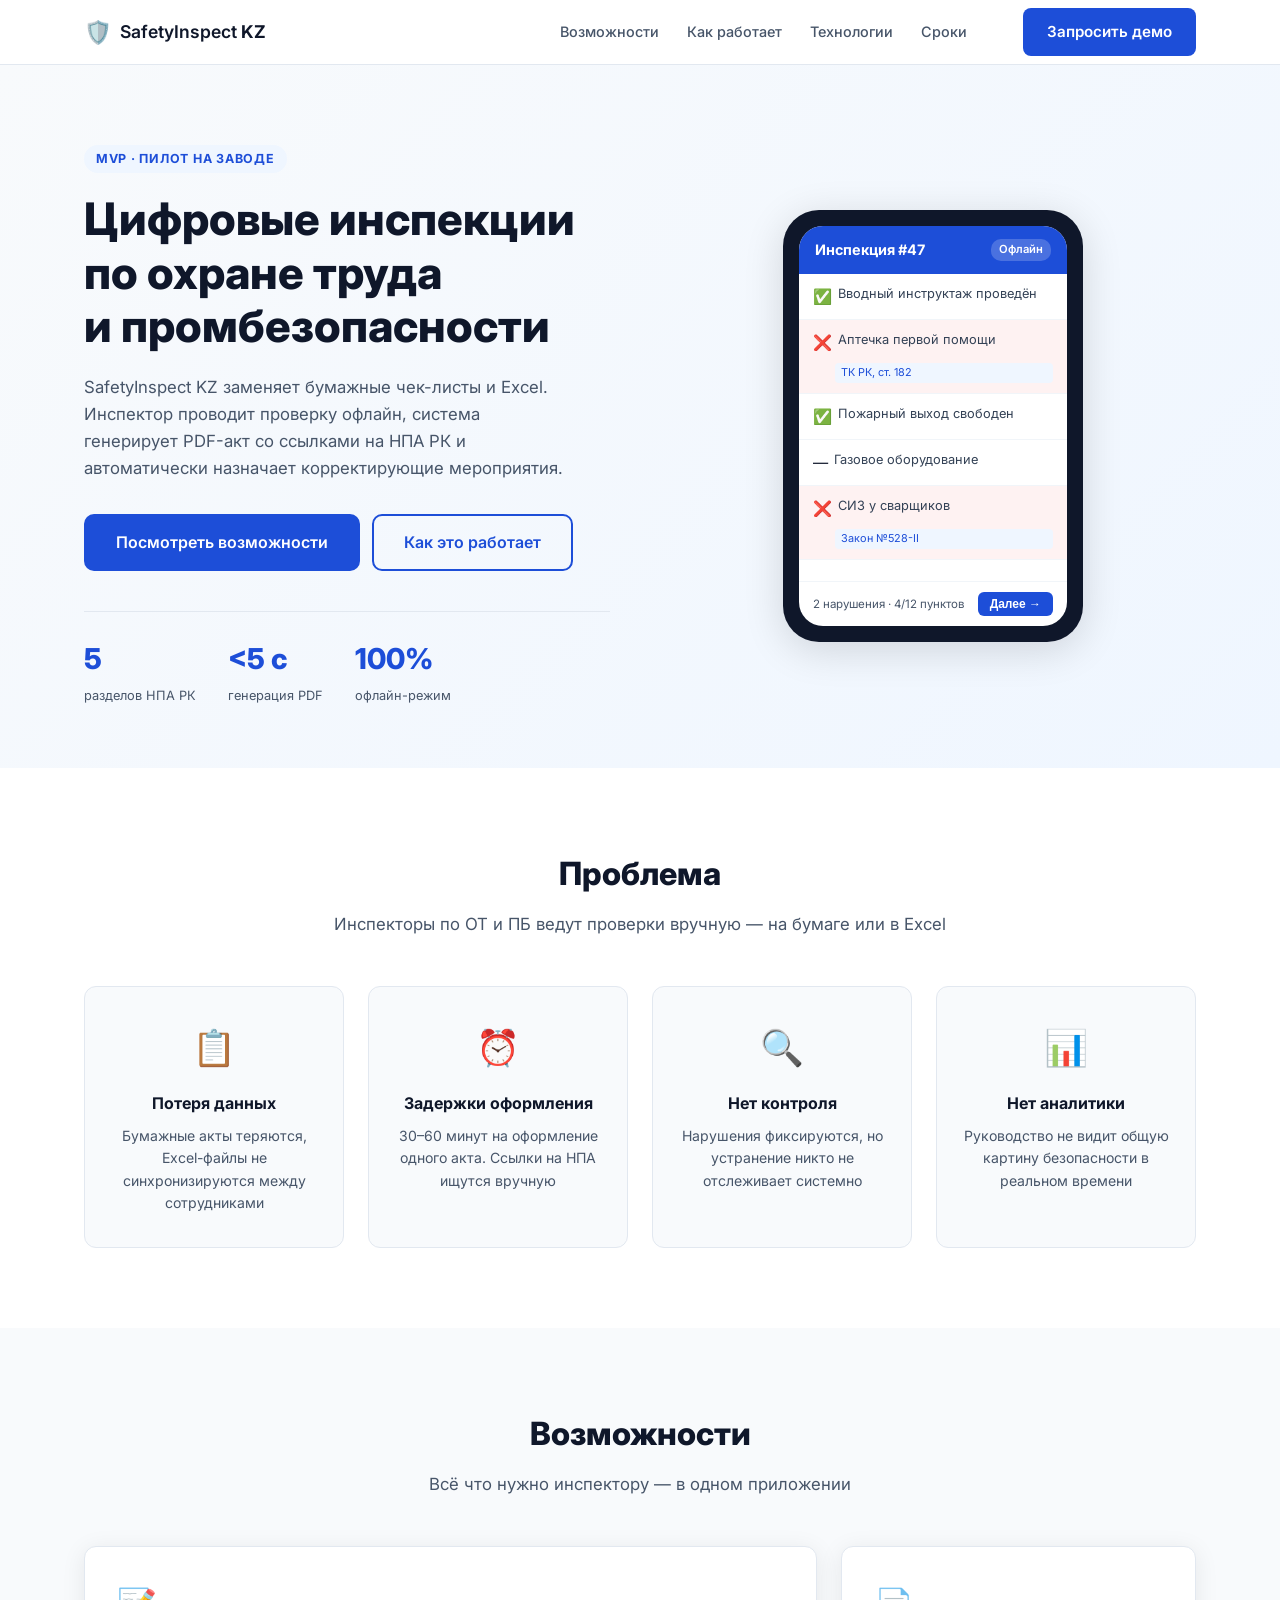
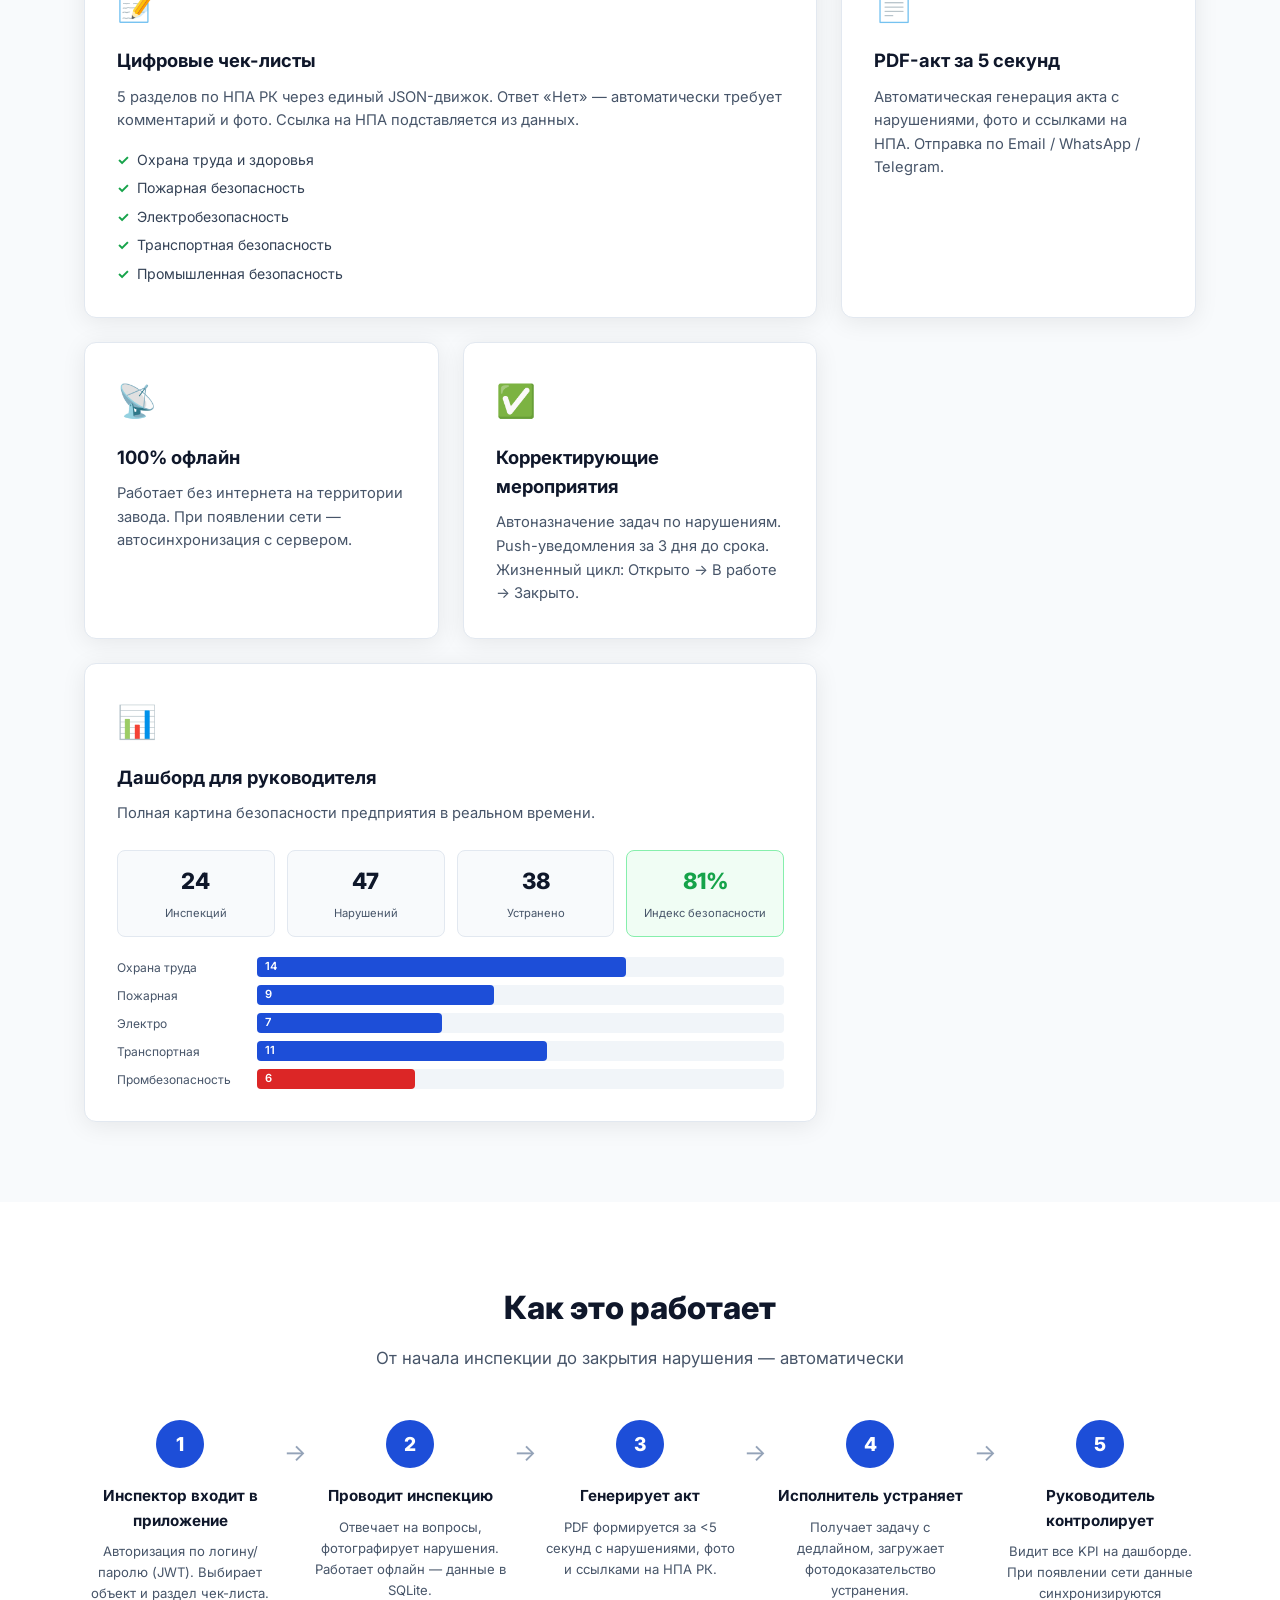
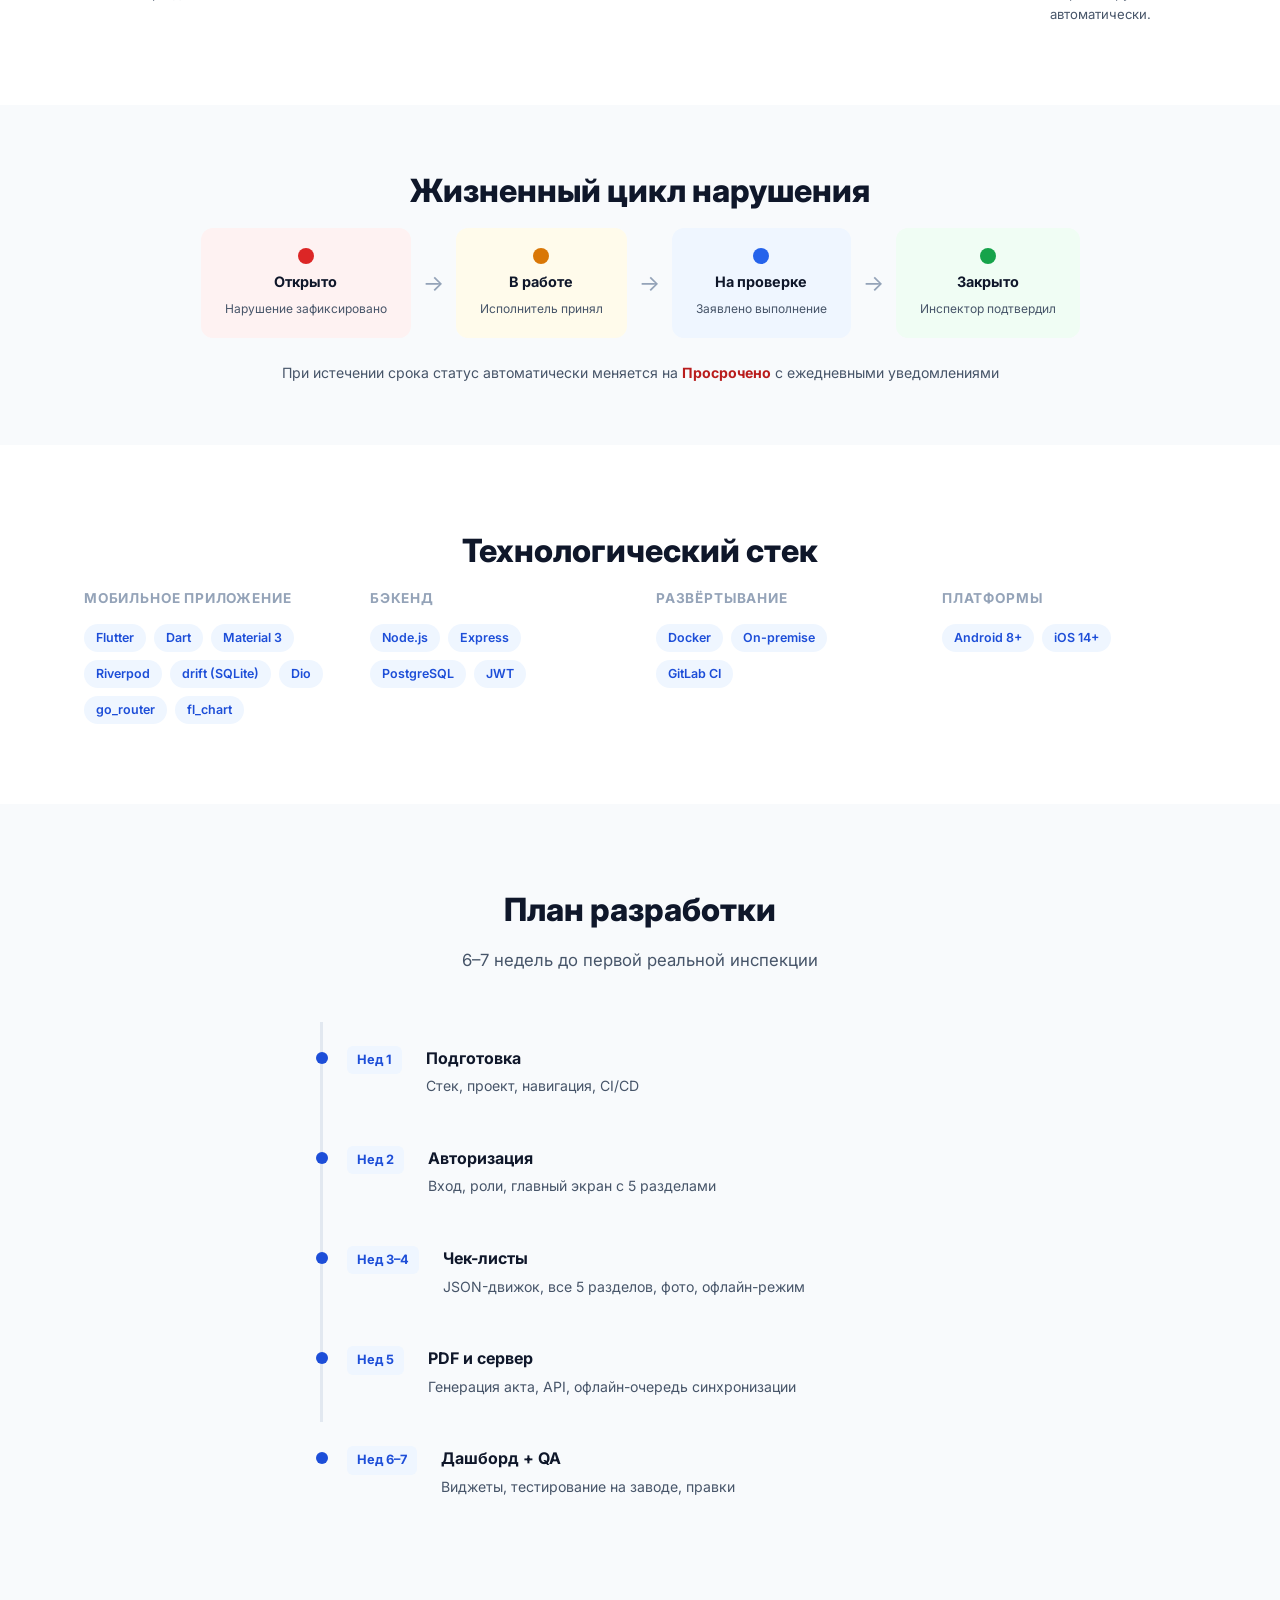
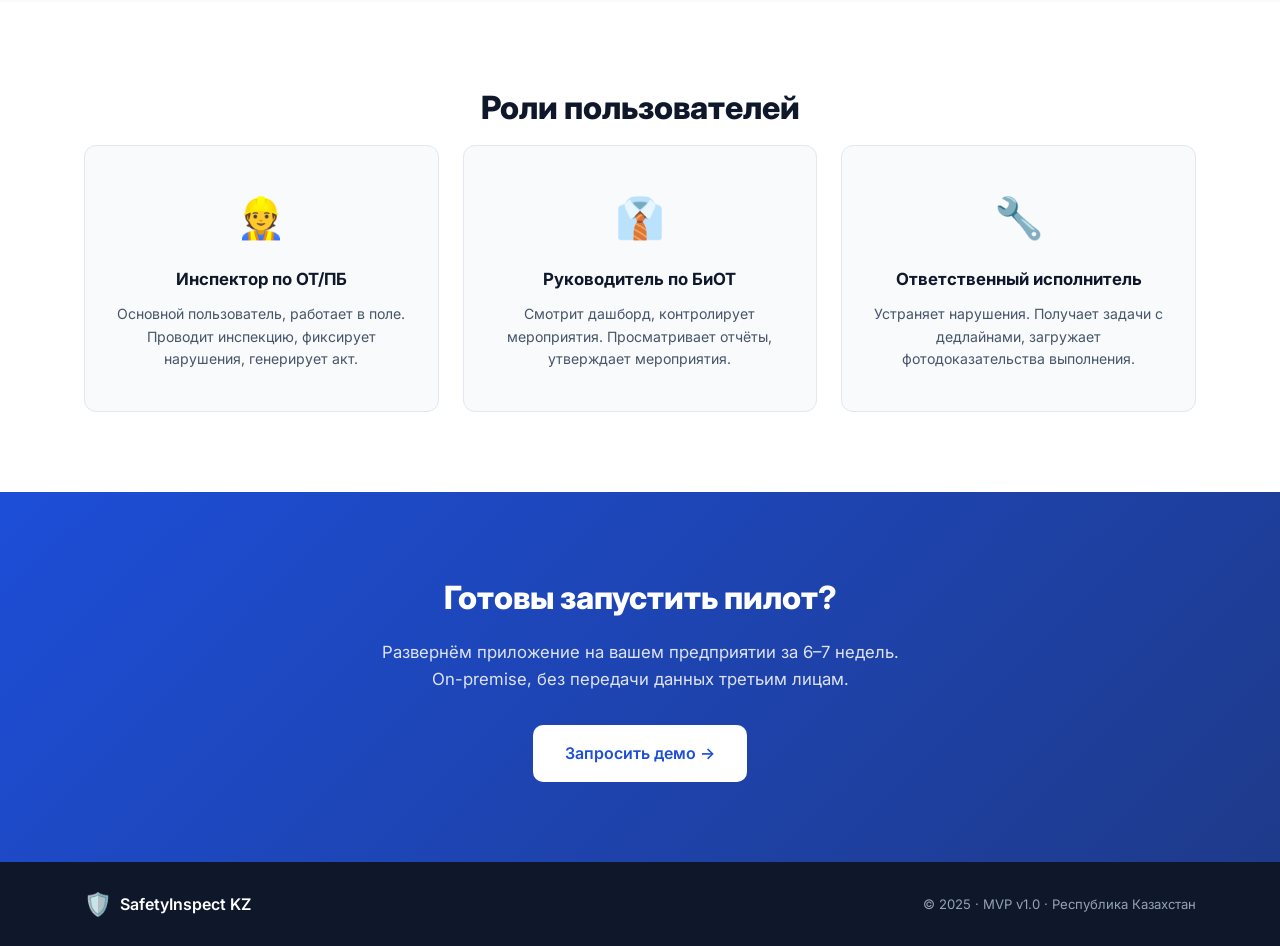
==== index.html @ f3c97149 "Initial commit: SafetyInspect KZ landing page" ====
<!DOCTYPE html>
<html lang="ru">
<head>
  <meta charset="UTF-8" />
  <meta name="viewport" content="width=device-width, initial-scale=1.0" />
  <title>SafetyInspect KZ — Цифровые инспекции по ОТ и ПБ</title>
  <link rel="stylesheet" href="style.css" />
  <link rel="preconnect" href="https://fonts.googleapis.com" />
  <link href="https://fonts.googleapis.com/css2?family=Inter:wght@400;500;600;700;800&display=swap" rel="stylesheet" />
</head>
<body>

  <!-- NAV -->
  <nav class="nav">
    <div class="container nav__inner">
      <a href="#" class="nav__logo">
        <span class="logo-icon">🛡️</span>
        <span>SafetyInspect <strong>KZ</strong></span>
      </a>
      <ul class="nav__links">
        <li><a href="#features">Возможности</a></li>
        <li><a href="#how">Как работает</a></li>
        <li><a href="#stack">Технологии</a></li>
        <li><a href="#timeline">Сроки</a></li>
      </ul>
      <a href="#contact" class="btn btn--primary nav__cta">Запросить демо</a>
    </div>
  </nav>

  <!-- HERO -->
  <section class="hero">
    <div class="container hero__inner">
      <div class="hero__text">
        <span class="badge">MVP · Пилот на заводе</span>
        <h1>Цифровые инспекции<br/>по охране труда<br/>и промбезопасности</h1>
        <p class="hero__sub">
          SafetyInspect KZ заменяет бумажные чек-листы и Excel. Инспектор проводит
          проверку офлайн, система генерирует PDF-акт со ссылками на НПА РК и
          автоматически назначает корректирующие мероприятия.
        </p>
        <div class="hero__actions">
          <a href="#features" class="btn btn--primary btn--lg">Посмотреть возможности</a>
          <a href="#how" class="btn btn--outline btn--lg">Как это работает</a>
        </div>
        <div class="hero__stats">
          <div class="stat">
            <span class="stat__val">5</span>
            <span class="stat__label">разделов НПА РК</span>
          </div>
          <div class="stat">
            <span class="stat__val">&lt;5 с</span>
            <span class="stat__label">генерация PDF</span>
          </div>
          <div class="stat">
            <span class="stat__val">100%</span>
            <span class="stat__label">офлайн-режим</span>
          </div>
        </div>
      </div>
      <div class="hero__visual">
        <div class="phone-mockup">
          <div class="phone-screen">
            <div class="app-header">
              <span class="app-title">Инспекция #47</span>
              <span class="app-badge offline">Офлайн</span>
            </div>
            <div class="checklist-item done">
              <span class="ci-icon">✅</span>
              <span class="ci-text">Вводный инструктаж проведён</span>
            </div>
            <div class="checklist-item violation">
              <span class="ci-icon">❌</span>
              <span class="ci-text">Аптечка первой помощи</span>
              <div class="ci-npa">ТК РК, ст. 182</div>
            </div>
            <div class="checklist-item done">
              <span class="ci-icon">✅</span>
              <span class="ci-text">Пожарный выход свободен</span>
            </div>
            <div class="checklist-item na">
              <span class="ci-icon">—</span>
              <span class="ci-text">Газовое оборудование</span>
            </div>
            <div class="checklist-item violation">
              <span class="ci-icon">❌</span>
              <span class="ci-text">СИЗ у сварщиков</span>
              <div class="ci-npa">Закон №528-II</div>
            </div>
            <div class="app-footer">
              <span>2 нарушения · 4/12 пунктов</span>
              <button class="app-btn">Далее →</button>
            </div>
          </div>
        </div>
      </div>
    </div>
  </section>

  <!-- PROBLEM -->
  <section class="problem">
    <div class="container">
      <h2 class="section-title">Проблема</h2>
      <p class="section-sub">Инспекторы по ОТ и ПБ ведут проверки вручную — на бумаге или в Excel</p>
      <div class="problem__grid">
        <div class="problem-card">
          <div class="problem-icon">📋</div>
          <h3>Потеря данных</h3>
          <p>Бумажные акты теряются, Excel-файлы не синхронизируются между сотрудниками</p>
        </div>
        <div class="problem-card">
          <div class="problem-icon">⏰</div>
          <h3>Задержки оформления</h3>
          <p>30–60 минут на оформление одного акта. Ссылки на НПА ищутся вручную</p>
        </div>
        <div class="problem-card">
          <div class="problem-icon">🔍</div>
          <h3>Нет контроля</h3>
          <p>Нарушения фиксируются, но устранение никто не отслеживает системно</p>
        </div>
        <div class="problem-card">
          <div class="problem-icon">📊</div>
          <h3>Нет аналитики</h3>
          <p>Руководство не видит общую картину безопасности в реальном времени</p>
        </div>
      </div>
    </div>
  </section>

  <!-- FEATURES -->
  <section class="features" id="features">
    <div class="container">
      <h2 class="section-title">Возможности</h2>
      <p class="section-sub">Всё что нужно инспектору — в одном приложении</p>
      <div class="features__grid">

        <div class="feature-card feature-card--large">
          <div class="feature-icon">📝</div>
          <h3>Цифровые чек-листы</h3>
          <p>5 разделов по НПА РК через единый JSON-движок. Ответ «Нет» — автоматически требует комментарий и фото. Ссылка на НПА подставляется из данных.</p>
          <ul class="feature-list">
            <li>Охрана труда и здоровья</li>
            <li>Пожарная безопасность</li>
            <li>Электробезопасность</li>
            <li>Транспортная безопасность</li>
            <li>Промышленная безопасность</li>
          </ul>
        </div>

        <div class="feature-card">
          <div class="feature-icon">📄</div>
          <h3>PDF-акт за 5 секунд</h3>
          <p>Автоматическая генерация акта с нарушениями, фото и ссылками на НПА. Отправка по Email / WhatsApp / Telegram.</p>
        </div>

        <div class="feature-card">
          <div class="feature-icon">📡</div>
          <h3>100% офлайн</h3>
          <p>Работает без интернета на территории завода. При появлении сети — автосинхронизация с сервером.</p>
        </div>

        <div class="feature-card">
          <div class="feature-icon">✅</div>
          <h3>Корректирующие мероприятия</h3>
          <p>Автоназначение задач по нарушениям. Push-уведомления за 3 дня до срока. Жизненный цикл: Открыто → В работе → Закрыто.</p>
        </div>

        <div class="feature-card feature-card--large">
          <div class="feature-icon">📊</div>
          <h3>Дашборд для руководителя</h3>
          <p>Полная картина безопасности предприятия в реальном времени.</p>
          <div class="dashboard-preview">
            <div class="kpi-cards">
              <div class="kpi">
                <span class="kpi-val">24</span>
                <span class="kpi-label">Инспекций</span>
              </div>
              <div class="kpi">
                <span class="kpi-val">47</span>
                <span class="kpi-label">Нарушений</span>
              </div>
              <div class="kpi">
                <span class="kpi-val">38</span>
                <span class="kpi-label">Устранено</span>
              </div>
              <div class="kpi kpi--green">
                <span class="kpi-val">81%</span>
                <span class="kpi-label">Индекс безопасности</span>
              </div>
            </div>
            <div class="bar-chart">
              <div class="bar-row"><span class="bar-label">Охрана труда</span><div class="bar-track"><div class="bar-fill" style="width:70%">14</div></div></div>
              <div class="bar-row"><span class="bar-label">Пожарная</span><div class="bar-track"><div class="bar-fill" style="width:45%">9</div></div></div>
              <div class="bar-row"><span class="bar-label">Электро</span><div class="bar-track"><div class="bar-fill" style="width:35%">7</div></div></div>
              <div class="bar-row"><span class="bar-label">Транспортная</span><div class="bar-track"><div class="bar-fill" style="width:55%">11</div></div></div>
              <div class="bar-row"><span class="bar-label">Промбезопасность</span><div class="bar-track"><div class="bar-fill bar-fill--red" style="width:30%">6</div></div></div>
            </div>
          </div>
        </div>

      </div>
    </div>
  </section>

  <!-- HOW IT WORKS -->
  <section class="how" id="how">
    <div class="container">
      <h2 class="section-title">Как это работает</h2>
      <p class="section-sub">От начала инспекции до закрытия нарушения — автоматически</p>
      <div class="steps">
        <div class="step">
          <div class="step-num">1</div>
          <h3>Инспектор входит в приложение</h3>
          <p>Авторизация по логину/паролю (JWT). Выбирает объект и раздел чек-листа.</p>
        </div>
        <div class="step-arrow">→</div>
        <div class="step">
          <div class="step-num">2</div>
          <h3>Проводит инспекцию</h3>
          <p>Отвечает на вопросы, фотографирует нарушения. Работает офлайн — данные в SQLite.</p>
        </div>
        <div class="step-arrow">→</div>
        <div class="step">
          <div class="step-num">3</div>
          <h3>Генерирует акт</h3>
          <p>PDF формируется за &lt;5 секунд с нарушениями, фото и ссылками на НПА РК.</p>
        </div>
        <div class="step-arrow">→</div>
        <div class="step">
          <div class="step-num">4</div>
          <h3>Исполнитель устраняет</h3>
          <p>Получает задачу с дедлайном, загружает фотодоказательство устранения.</p>
        </div>
        <div class="step-arrow">→</div>
        <div class="step">
          <div class="step-num">5</div>
          <h3>Руководитель контролирует</h3>
          <p>Видит все KPI на дашборде. При появлении сети данные синхронизируются автоматически.</p>
        </div>
      </div>
    </div>
  </section>

  <!-- LIFECYCLE -->
  <section class="lifecycle">
    <div class="container">
      <h2 class="section-title">Жизненный цикл нарушения</h2>
      <div class="lifecycle__flow">
        <div class="lc-step lc--red">
          <div class="lc-dot"></div>
          <span class="lc-status">Открыто</span>
          <span class="lc-desc">Нарушение зафиксировано</span>
        </div>
        <div class="lc-arrow">→</div>
        <div class="lc-step lc--yellow">
          <div class="lc-dot"></div>
          <span class="lc-status">В работе</span>
          <span class="lc-desc">Исполнитель принял</span>
        </div>
        <div class="lc-arrow">→</div>
        <div class="lc-step lc--blue">
          <div class="lc-dot"></div>
          <span class="lc-status">На проверке</span>
          <span class="lc-desc">Заявлено выполнение</span>
        </div>
        <div class="lc-arrow">→</div>
        <div class="lc-step lc--green">
          <div class="lc-dot"></div>
          <span class="lc-status">Закрыто</span>
          <span class="lc-desc">Инспектор подтвердил</span>
        </div>
      </div>
      <p class="lifecycle__note">При истечении срока статус автоматически меняется на <strong style="color:#b91c1c">Просрочено</strong> с ежедневными уведомлениями</p>
    </div>
  </section>

  <!-- TECH STACK -->
  <section class="stack" id="stack">
    <div class="container">
      <h2 class="section-title">Технологический стек</h2>
      <div class="stack__grid">
        <div class="stack-group">
          <h3>Мобильное приложение</h3>
          <div class="tech-tags">
            <span class="tech">Flutter</span>
            <span class="tech">Dart</span>
            <span class="tech">Material 3</span>
            <span class="tech">Riverpod</span>
            <span class="tech">drift (SQLite)</span>
            <span class="tech">Dio</span>
            <span class="tech">go_router</span>
            <span class="tech">fl_chart</span>
          </div>
        </div>
        <div class="stack-group">
          <h3>Бэкенд</h3>
          <div class="tech-tags">
            <span class="tech">Node.js</span>
            <span class="tech">Express</span>
            <span class="tech">PostgreSQL</span>
            <span class="tech">JWT</span>
          </div>
        </div>
        <div class="stack-group">
          <h3>Развёртывание</h3>
          <div class="tech-tags">
            <span class="tech">Docker</span>
            <span class="tech">On-premise</span>
            <span class="tech">GitLab CI</span>
          </div>
        </div>
        <div class="stack-group">
          <h3>Платформы</h3>
          <div class="tech-tags">
            <span class="tech">Android 8+</span>
            <span class="tech">iOS 14+</span>
          </div>
        </div>
      </div>
    </div>
  </section>

  <!-- TIMELINE -->
  <section class="timeline" id="timeline">
    <div class="container">
      <h2 class="section-title">План разработки</h2>
      <p class="section-sub">6–7 недель до первой реальной инспекции</p>
      <div class="timeline__list">
        <div class="tl-item">
          <div class="tl-week">Нед 1</div>
          <div class="tl-content">
            <h3>Подготовка</h3>
            <p>Стек, проект, навигация, CI/CD</p>
          </div>
        </div>
        <div class="tl-item">
          <div class="tl-week">Нед 2</div>
          <div class="tl-content">
            <h3>Авторизация</h3>
            <p>Вход, роли, главный экран с 5 разделами</p>
          </div>
        </div>
        <div class="tl-item">
          <div class="tl-week">Нед 3–4</div>
          <div class="tl-content">
            <h3>Чек-листы</h3>
            <p>JSON-движок, все 5 разделов, фото, офлайн-режим</p>
          </div>
        </div>
        <div class="tl-item">
          <div class="tl-week">Нед 5</div>
          <div class="tl-content">
            <h3>PDF и сервер</h3>
            <p>Генерация акта, API, офлайн-очередь синхронизации</p>
          </div>
        </div>
        <div class="tl-item tl-item--last">
          <div class="tl-week">Нед 6–7</div>
          <div class="tl-content">
            <h3>Дашборд + QA</h3>
            <p>Виджеты, тестирование на заводе, правки</p>
          </div>
        </div>
      </div>
    </div>
  </section>

  <!-- USERS -->
  <section class="users">
    <div class="container">
      <h2 class="section-title">Роли пользователей</h2>
      <div class="users__grid">
        <div class="user-card">
          <div class="user-icon">👷</div>
          <h3>Инспектор по ОТ/ПБ</h3>
          <p>Основной пользователь, работает в поле. Проводит инспекцию, фиксирует нарушения, генерирует акт.</p>
        </div>
        <div class="user-card">
          <div class="user-icon">👔</div>
          <h3>Руководитель по БиОТ</h3>
          <p>Смотрит дашборд, контролирует мероприятия. Просматривает отчёты, утверждает мероприятия.</p>
        </div>
        <div class="user-card">
          <div class="user-icon">🔧</div>
          <h3>Ответственный исполнитель</h3>
          <p>Устраняет нарушения. Получает задачи с дедлайнами, загружает фотодоказательства выполнения.</p>
        </div>
      </div>
    </div>
  </section>

  <!-- CONTACT -->
  <section class="contact" id="contact">
    <div class="container contact__inner">
      <h2>Готовы запустить пилот?</h2>
      <p>Развернём приложение на вашем предприятии за 6–7 недель. On-premise, без передачи данных третьим лицам.</p>
      <a href="mailto:info@safetyinspect.kz" class="btn btn--white btn--lg">Запросить демо →</a>
    </div>
  </section>

  <!-- FOOTER -->
  <footer class="footer">
    <div class="container footer__inner">
      <span class="nav__logo"><span class="logo-icon">🛡️</span> SafetyInspect KZ</span>
      <span class="footer__copy">© 2025 · MVP v1.0 · Республика Казахстан</span>
    </div>
  </footer>

  <script src="main.js"></script>
</body>
</html>
---- style.css ----
/* === RESET & BASE === */
*, *::before, *::after { box-sizing: border-box; margin: 0; padding: 0; }

:root {
  --primary: #1d4ed8;
  --primary-dark: #1e3a8a;
  --primary-light: #eff6ff;
  --accent: #0ea5e9;
  --red: #dc2626;
  --yellow: #d97706;
  --green: #16a34a;
  --blue: #2563eb;
  --gray-50: #f8fafc;
  --gray-100: #f1f5f9;
  --gray-200: #e2e8f0;
  --gray-400: #94a3b8;
  --gray-600: #475569;
  --gray-700: #334155;
  --gray-900: #0f172a;
  --radius: 12px;
  --shadow: 0 4px 24px rgba(0,0,0,.08);
  --shadow-lg: 0 8px 40px rgba(0,0,0,.14);
}

html { scroll-behavior: smooth; }

body {
  font-family: 'Inter', system-ui, sans-serif;
  color: var(--gray-900);
  background: #fff;
  line-height: 1.6;
}

.container {
  max-width: 1160px;
  margin: 0 auto;
  padding: 0 24px;
}

/* === BUTTONS === */
.btn {
  display: inline-flex;
  align-items: center;
  gap: 8px;
  padding: 10px 22px;
  border-radius: 8px;
  font-weight: 600;
  font-size: .95rem;
  text-decoration: none;
  transition: all .2s;
  cursor: pointer;
  border: 2px solid transparent;
}
.btn--primary { background: var(--primary); color: #fff; }
.btn--primary:hover { background: var(--primary-dark); }
.btn--outline { background: transparent; color: var(--primary); border-color: var(--primary); }
.btn--outline:hover { background: var(--primary-light); }
.btn--white { background: #fff; color: var(--primary); }
.btn--white:hover { background: var(--primary-light); }
.btn--lg { padding: 14px 30px; font-size: 1rem; border-radius: 10px; }

/* === NAV === */
.nav {
  position: sticky;
  top: 0;
  z-index: 100;
  background: rgba(255,255,255,.92);
  backdrop-filter: blur(12px);
  border-bottom: 1px solid var(--gray-200);
}
.nav__inner {
  display: flex;
  align-items: center;
  gap: 40px;
  height: 64px;
}
.nav__logo {
  display: flex;
  align-items: center;
  gap: 8px;
  font-size: 1.1rem;
  font-weight: 600;
  color: var(--gray-900);
  text-decoration: none;
  white-space: nowrap;
}
.logo-icon { font-size: 1.4rem; }
.nav__links {
  display: flex;
  gap: 28px;
  list-style: none;
  margin-left: auto;
}
.nav__links a {
  color: var(--gray-600);
  text-decoration: none;
  font-size: .9rem;
  font-weight: 500;
  transition: color .2s;
}
.nav__links a:hover { color: var(--primary); }
.nav__cta { margin-left: 16px; }

/* === BADGE === */
.badge {
  display: inline-block;
  background: var(--primary-light);
  color: var(--primary);
  font-size: .78rem;
  font-weight: 700;
  letter-spacing: .06em;
  text-transform: uppercase;
  padding: 4px 12px;
  border-radius: 20px;
  margin-bottom: 20px;
}

/* === SECTION HEADERS === */
.section-title {
  font-size: 2rem;
  font-weight: 800;
  text-align: center;
  margin-bottom: 12px;
}
.section-sub {
  text-align: center;
  color: var(--gray-600);
  font-size: 1.05rem;
  margin-bottom: 48px;
}

/* === HERO === */
.hero {
  background: linear-gradient(135deg, var(--gray-50) 0%, var(--primary-light) 100%);
  padding: 80px 0 60px;
  overflow: hidden;
}
.hero__inner {
  display: grid;
  grid-template-columns: 1fr 1fr;
  gap: 60px;
  align-items: center;
}
.hero__text h1 {
  font-size: 2.8rem;
  font-weight: 800;
  line-height: 1.2;
  margin-bottom: 20px;
  color: var(--gray-900);
}
.hero__sub {
  color: var(--gray-600);
  font-size: 1.05rem;
  margin-bottom: 32px;
  max-width: 480px;
}
.hero__actions { display: flex; gap: 12px; flex-wrap: wrap; margin-bottom: 40px; }
.hero__stats {
  display: flex;
  gap: 32px;
  padding-top: 24px;
  border-top: 1px solid var(--gray-200);
}
.stat__val { font-size: 1.8rem; font-weight: 800; color: var(--primary); display: block; }
.stat__label { font-size: .8rem; color: var(--gray-600); }

/* === PHONE MOCKUP === */
.hero__visual { display: flex; justify-content: center; }
.phone-mockup {
  width: 300px;
  background: var(--gray-900);
  border-radius: 36px;
  padding: 16px;
  box-shadow: var(--shadow-lg);
}
.phone-screen {
  background: #fff;
  border-radius: 24px;
  overflow: hidden;
  min-height: 400px;
  display: flex;
  flex-direction: column;
}
.app-header {
  background: var(--primary);
  color: #fff;
  padding: 12px 16px;
  display: flex;
  justify-content: space-between;
  align-items: center;
}
.app-title { font-weight: 700; font-size: .9rem; }
.app-badge { font-size: .7rem; padding: 2px 8px; border-radius: 10px; font-weight: 600; }
.app-badge.offline { background: rgba(255,255,255,.2); }
.checklist-item {
  padding: 10px 14px;
  border-bottom: 1px solid var(--gray-100);
  display: flex;
  flex-wrap: wrap;
  gap: 6px;
  align-items: flex-start;
}
.ci-icon { font-size: .95rem; flex-shrink: 0; margin-top: 1px; }
.ci-text { font-size: .8rem; flex: 1; color: var(--gray-700); }
.ci-npa {
  width: 100%;
  margin-left: 22px;
  font-size: .68rem;
  color: var(--primary);
  background: var(--primary-light);
  padding: 1px 6px;
  border-radius: 4px;
  display: inline-block;
  margin-top: 2px;
}
.checklist-item.violation { background: #fef2f2; }
.app-footer {
  margin-top: auto;
  padding: 10px 14px;
  display: flex;
  justify-content: space-between;
  align-items: center;
  border-top: 1px solid var(--gray-100);
  font-size: .72rem;
  color: var(--gray-600);
}
.app-btn {
  background: var(--primary);
  color: #fff;
  border: none;
  padding: 5px 12px;
  border-radius: 6px;
  font-size: .75rem;
  font-weight: 600;
  cursor: pointer;
}

/* === PROBLEM === */
.problem {
  padding: 80px 0;
  background: #fff;
}
.problem__grid {
  display: grid;
  grid-template-columns: repeat(4, 1fr);
  gap: 24px;
}
.problem-card {
  text-align: center;
  padding: 32px 24px;
  border-radius: var(--radius);
  background: var(--gray-50);
  border: 1px solid var(--gray-200);
}
.problem-icon { font-size: 2.2rem; margin-bottom: 16px; }
.problem-card h3 { font-size: 1rem; font-weight: 700; margin-bottom: 8px; }
.problem-card p { font-size: .88rem; color: var(--gray-600); }

/* === FEATURES === */
.features {
  padding: 80px 0;
  background: var(--gray-50);
}
.features__grid {
  display: grid;
  grid-template-columns: repeat(3, 1fr);
  grid-template-rows: auto auto;
  gap: 24px;
}
.feature-card {
  background: #fff;
  border-radius: var(--radius);
  padding: 32px;
  border: 1px solid var(--gray-200);
  box-shadow: var(--shadow);
  transition: transform .2s, box-shadow .2s;
}
.feature-card:hover { transform: translateY(-3px); box-shadow: var(--shadow-lg); }
.feature-card--large { grid-column: span 2; }
.feature-icon { font-size: 2rem; margin-bottom: 16px; }
.feature-card h3 { font-size: 1.15rem; font-weight: 700; margin-bottom: 10px; }
.feature-card p { color: var(--gray-600); font-size: .92rem; line-height: 1.6; }
.feature-list {
  margin-top: 16px;
  list-style: none;
  display: flex;
  flex-direction: column;
  gap: 6px;
}
.feature-list li {
  font-size: .88rem;
  color: var(--gray-700);
  padding-left: 20px;
  position: relative;
}
.feature-list li::before {
  content: '✓';
  position: absolute;
  left: 0;
  color: var(--green);
  font-weight: 700;
}

/* === DASHBOARD PREVIEW === */
.dashboard-preview { margin-top: 24px; }
.kpi-cards {
  display: flex;
  gap: 12px;
  margin-bottom: 20px;
  flex-wrap: wrap;
}
.kpi {
  flex: 1;
  min-width: 80px;
  background: var(--gray-50);
  border-radius: 8px;
  padding: 12px;
  text-align: center;
  border: 1px solid var(--gray-200);
}
.kpi--green { background: #f0fdf4; border-color: #86efac; }
.kpi-val { display: block; font-size: 1.4rem; font-weight: 800; color: var(--gray-900); }
.kpi--green .kpi-val { color: var(--green); }
.kpi-label { font-size: .7rem; color: var(--gray-600); }
.bar-chart { display: flex; flex-direction: column; gap: 8px; }
.bar-row { display: flex; align-items: center; gap: 10px; }
.bar-label { font-size: .75rem; color: var(--gray-600); width: 130px; flex-shrink: 0; }
.bar-track { flex: 1; background: var(--gray-100); border-radius: 4px; height: 20px; }
.bar-fill {
  height: 100%;
  background: var(--primary);
  border-radius: 4px;
  font-size: .7rem;
  color: #fff;
  font-weight: 600;
  display: flex;
  align-items: center;
  padding-left: 8px;
}
.bar-fill--red { background: var(--red); }

/* === HOW IT WORKS === */
.how {
  padding: 80px 0;
  background: #fff;
}
.steps {
  display: flex;
  align-items: flex-start;
  gap: 8px;
  flex-wrap: wrap;
  justify-content: center;
}
.step {
  flex: 1;
  min-width: 160px;
  max-width: 200px;
  text-align: center;
}
.step-num {
  width: 48px;
  height: 48px;
  background: var(--primary);
  color: #fff;
  border-radius: 50%;
  font-size: 1.2rem;
  font-weight: 800;
  display: flex;
  align-items: center;
  justify-content: center;
  margin: 0 auto 16px;
}
.step h3 { font-size: .95rem; font-weight: 700; margin-bottom: 8px; }
.step p { font-size: .82rem; color: var(--gray-600); }
.step-arrow {
  font-size: 1.5rem;
  color: var(--gray-400);
  flex-shrink: 0;
  margin-top: 14px;
}

/* === LIFECYCLE === */
.lifecycle {
  padding: 60px 0;
  background: var(--gray-50);
}
.lifecycle__flow {
  display: flex;
  align-items: center;
  justify-content: center;
  gap: 12px;
  flex-wrap: wrap;
  margin-bottom: 24px;
}
.lc-step {
  display: flex;
  flex-direction: column;
  align-items: center;
  gap: 6px;
  padding: 20px 24px;
  border-radius: var(--radius);
  min-width: 130px;
}
.lc-dot {
  width: 16px;
  height: 16px;
  border-radius: 50%;
}
.lc--red { background: #fef2f2; } .lc--red .lc-dot { background: var(--red); }
.lc--yellow { background: #fffbeb; } .lc--yellow .lc-dot { background: var(--yellow); }
.lc--blue { background: #eff6ff; } .lc--blue .lc-dot { background: var(--blue); }
.lc--green { background: #f0fdf4; } .lc--green .lc-dot { background: var(--green); }
.lc-status { font-weight: 700; font-size: .9rem; }
.lc-desc { font-size: .75rem; color: var(--gray-600); text-align: center; }
.lc-arrow { font-size: 1.4rem; color: var(--gray-400); }
.lifecycle__note { text-align: center; font-size: .88rem; color: var(--gray-600); }

/* === TECH STACK === */
.stack {
  padding: 80px 0;
  background: #fff;
}
.stack__grid {
  display: grid;
  grid-template-columns: repeat(4, 1fr);
  gap: 32px;
}
.stack-group h3 {
  font-size: .85rem;
  font-weight: 700;
  text-transform: uppercase;
  letter-spacing: .06em;
  color: var(--gray-400);
  margin-bottom: 14px;
}
.tech-tags { display: flex; flex-wrap: wrap; gap: 8px; }
.tech {
  background: var(--primary-light);
  color: var(--primary);
  font-size: .78rem;
  font-weight: 600;
  padding: 4px 12px;
  border-radius: 20px;
}

/* === TIMELINE === */
.timeline {
  padding: 80px 0;
  background: var(--gray-50);
}
.timeline__list {
  max-width: 640px;
  margin: 0 auto;
  display: flex;
  flex-direction: column;
  gap: 0;
}
.tl-item {
  display: flex;
  gap: 24px;
  padding: 24px 0;
  border-left: 3px solid var(--gray-200);
  padding-left: 24px;
  position: relative;
}
.tl-item::before {
  content: '';
  width: 12px;
  height: 12px;
  background: var(--primary);
  border-radius: 50%;
  position: absolute;
  left: -7.5px;
  top: 30px;
}
.tl-item--last { border-left-color: transparent; }
.tl-week {
  font-size: .8rem;
  font-weight: 700;
  color: var(--primary);
  background: var(--primary-light);
  padding: 4px 10px;
  border-radius: 6px;
  height: fit-content;
  white-space: nowrap;
  flex-shrink: 0;
}
.tl-content h3 { font-size: 1rem; font-weight: 700; margin-bottom: 4px; }
.tl-content p { font-size: .88rem; color: var(--gray-600); }

/* === USERS === */
.users {
  padding: 80px 0;
  background: #fff;
}
.users__grid {
  display: grid;
  grid-template-columns: repeat(3, 1fr);
  gap: 24px;
}
.user-card {
  text-align: center;
  padding: 40px 28px;
  border-radius: var(--radius);
  border: 1px solid var(--gray-200);
  background: var(--gray-50);
}
.user-icon { font-size: 2.5rem; margin-bottom: 16px; }
.user-card h3 { font-size: 1.05rem; font-weight: 700; margin-bottom: 10px; }
.user-card p { font-size: .88rem; color: var(--gray-600); }

/* === CONTACT === */
.contact {
  background: linear-gradient(135deg, var(--primary) 0%, var(--primary-dark) 100%);
  padding: 80px 0;
  text-align: center;
  color: #fff;
}
.contact h2 { font-size: 2rem; font-weight: 800; margin-bottom: 16px; }
.contact p { font-size: 1.05rem; opacity: .85; margin-bottom: 32px; max-width: 540px; margin-left: auto; margin-right: auto; }

/* === FOOTER === */
.footer {
  background: var(--gray-900);
  color: var(--gray-400);
  padding: 24px 0;
}
.footer__inner {
  display: flex;
  justify-content: space-between;
  align-items: center;
}
.footer .nav__logo { color: #fff; font-size: 1rem; }
.footer__copy { font-size: .82rem; }

/* === RESPONSIVE === */
@media (max-width: 900px) {
  .hero__inner { grid-template-columns: 1fr; }
  .hero__visual { display: none; }
  .hero__text h1 { font-size: 2rem; }
  .problem__grid { grid-template-columns: repeat(2, 1fr); }
  .features__grid { grid-template-columns: 1fr; }
  .feature-card--large { grid-column: span 1; }
  .stack__grid { grid-template-columns: repeat(2, 1fr); }
  .users__grid { grid-template-columns: 1fr; }
  .steps { flex-direction: column; align-items: center; }
  .step-arrow { transform: rotate(90deg); }
  .nav__links { display: none; }
  .nav__cta { margin-left: auto; }
}

@media (max-width: 600px) {
  .problem__grid { grid-template-columns: 1fr; }
  .stack__grid { grid-template-columns: 1fr; }
  .hero__stats { flex-direction: column; gap: 16px; }
  .section-title { font-size: 1.6rem; }
  .lifecycle__flow { flex-direction: column; }
  .lc-arrow { transform: rotate(90deg); }
}
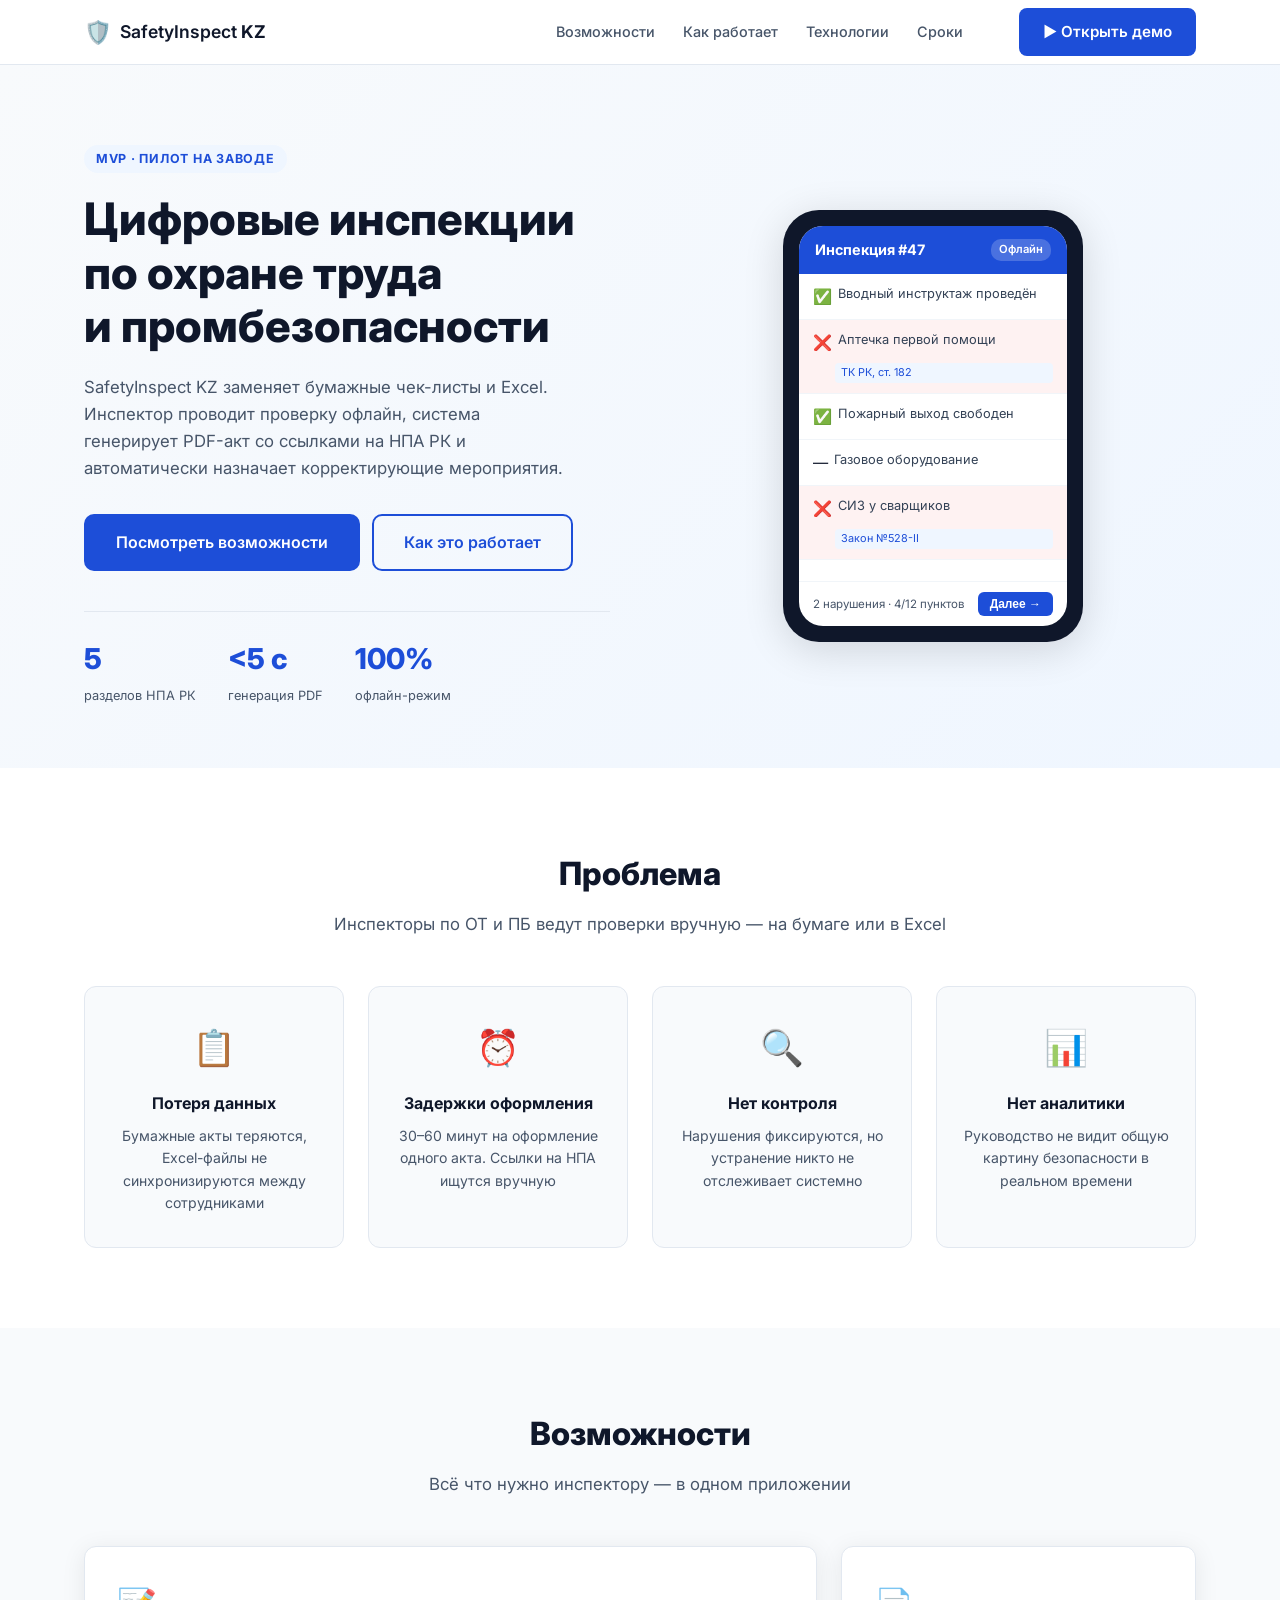
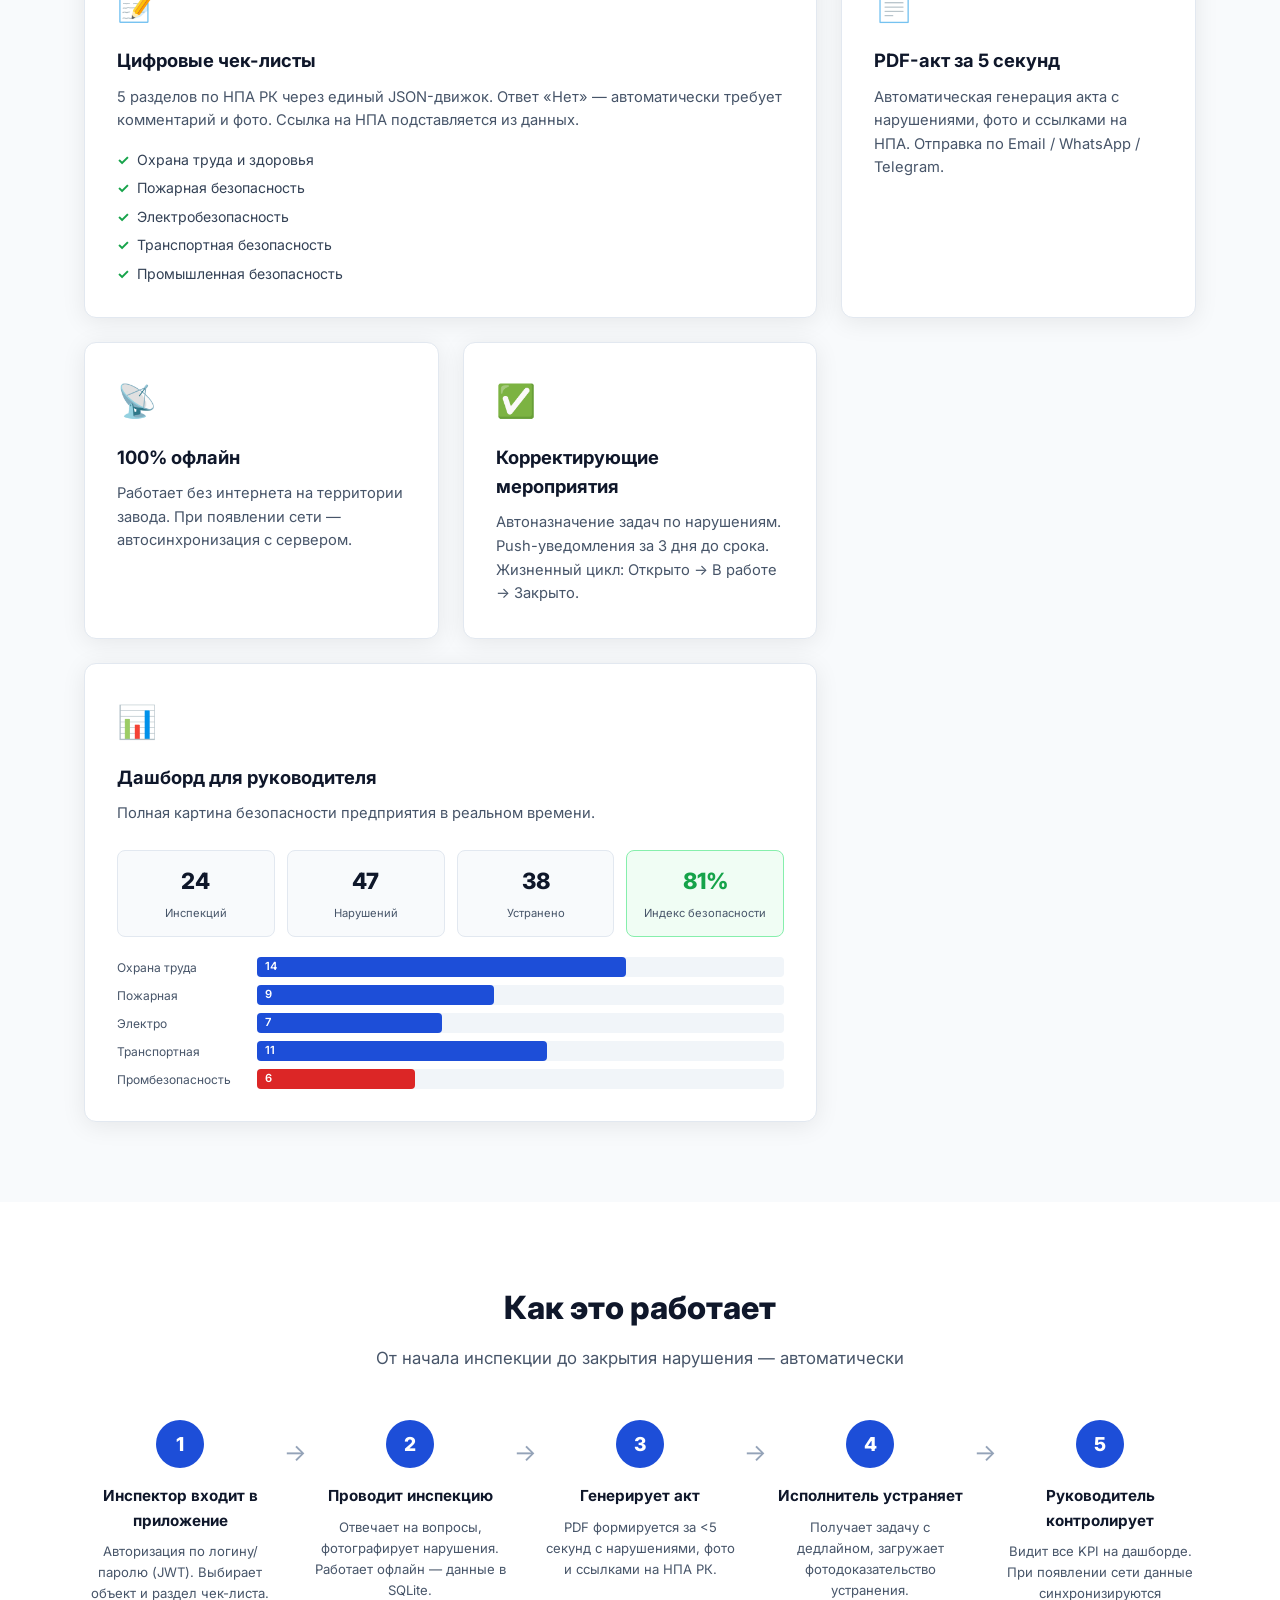
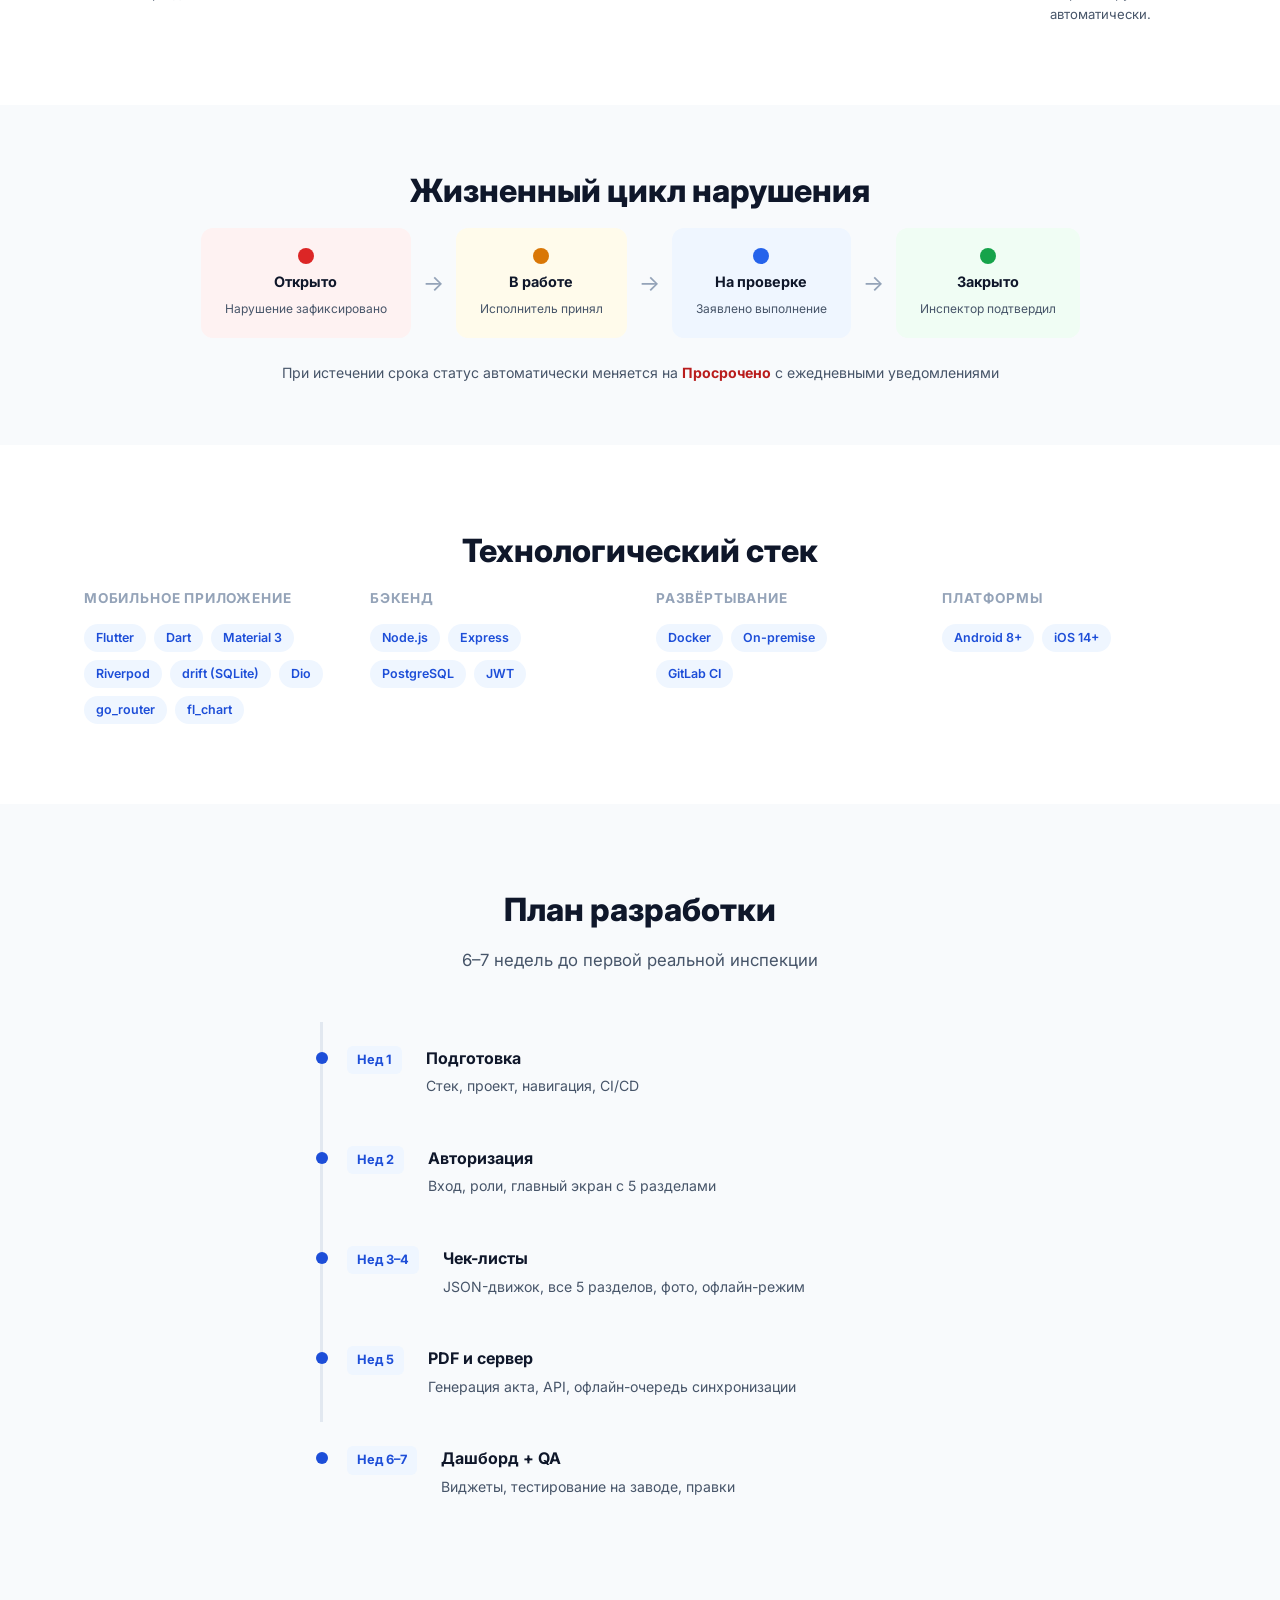
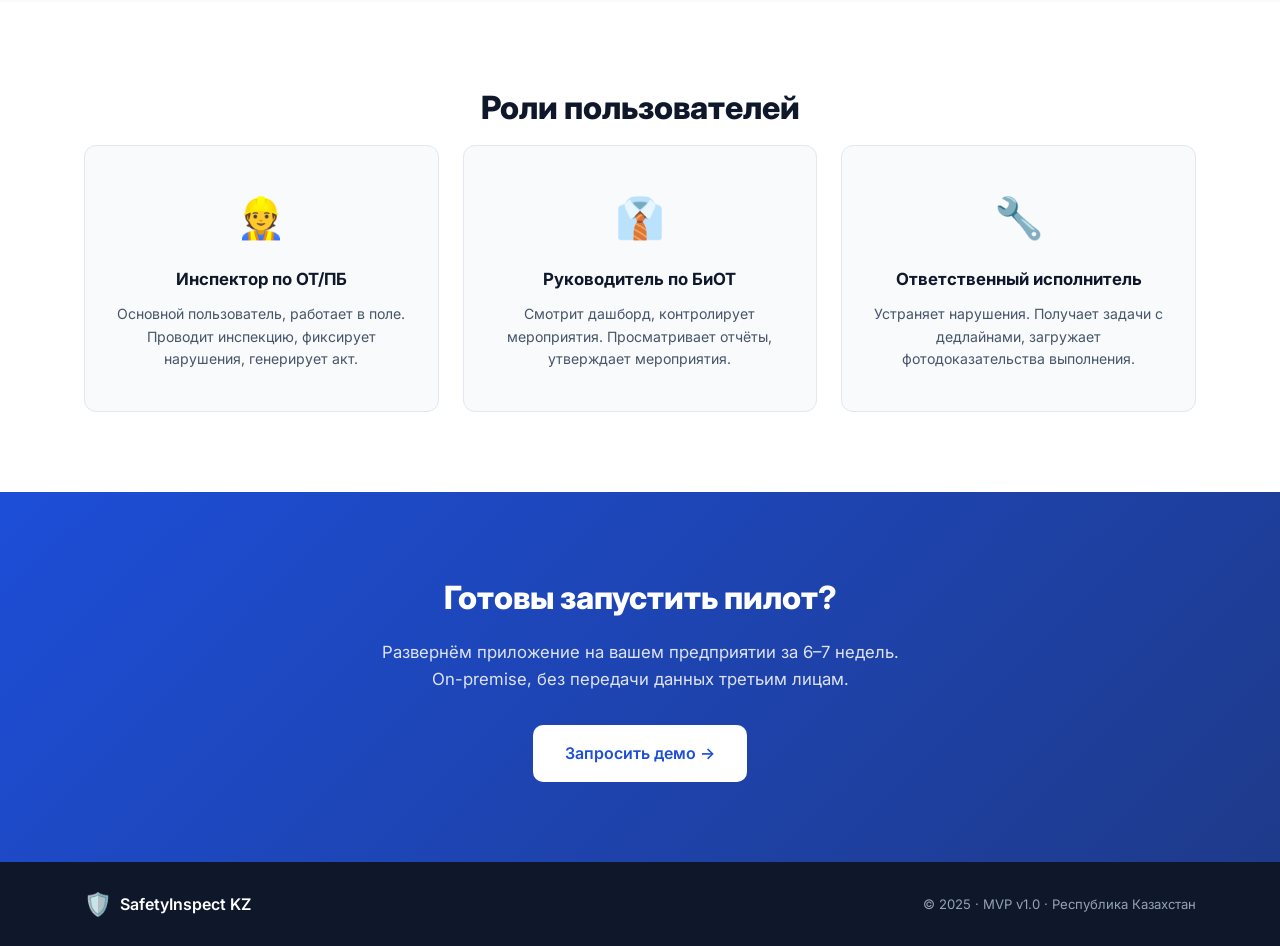
==== commit d5a361e4: "Add interactive demo and link from landing page" ====
--- a/index.html
+++ b/index.html
@@ -23,7 +23,7 @@
         <li><a href="#stack">Технологии</a></li>
         <li><a href="#timeline">Сроки</a></li>
       </ul>
-      <a href="#contact" class="btn btn--primary nav__cta">Запросить демо</a>
+      <a href="demo.html" class="btn btn--primary nav__cta">▶ Открыть демо</a>
     </div>
   </nav>
 
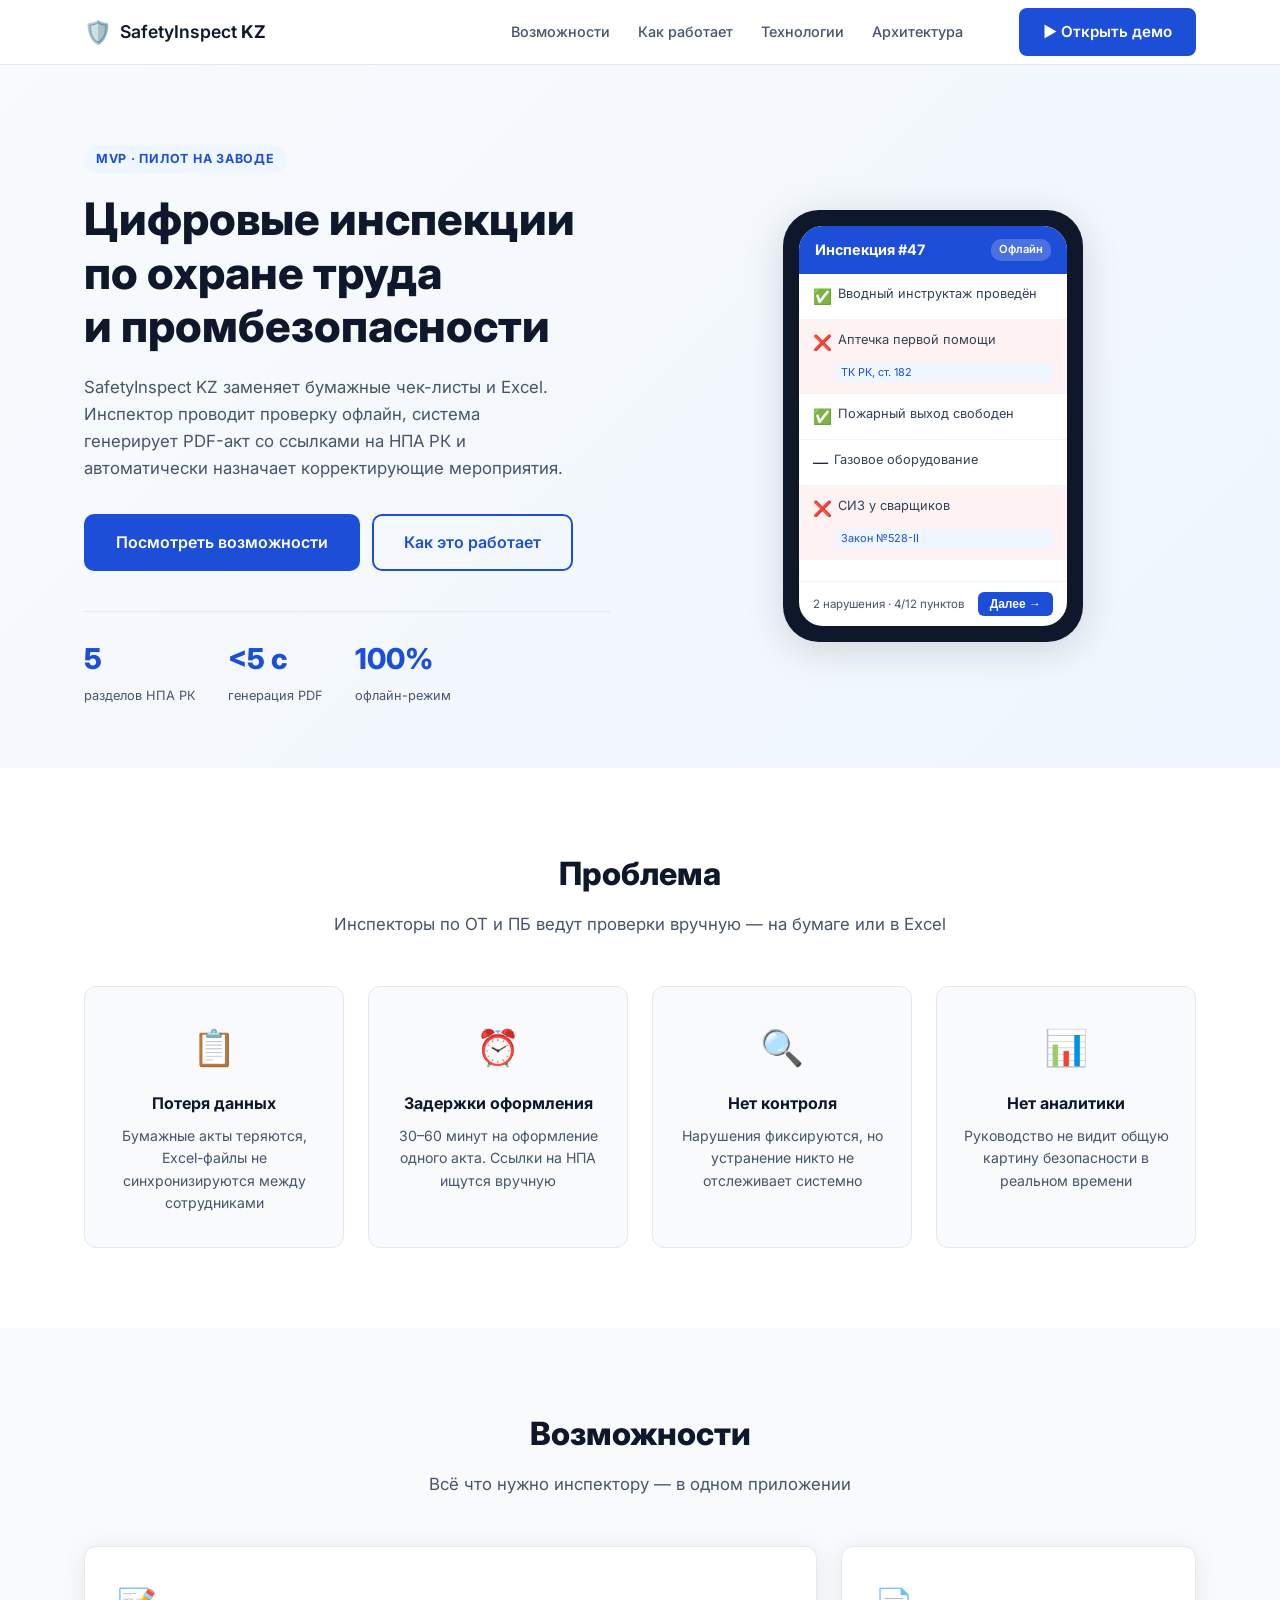
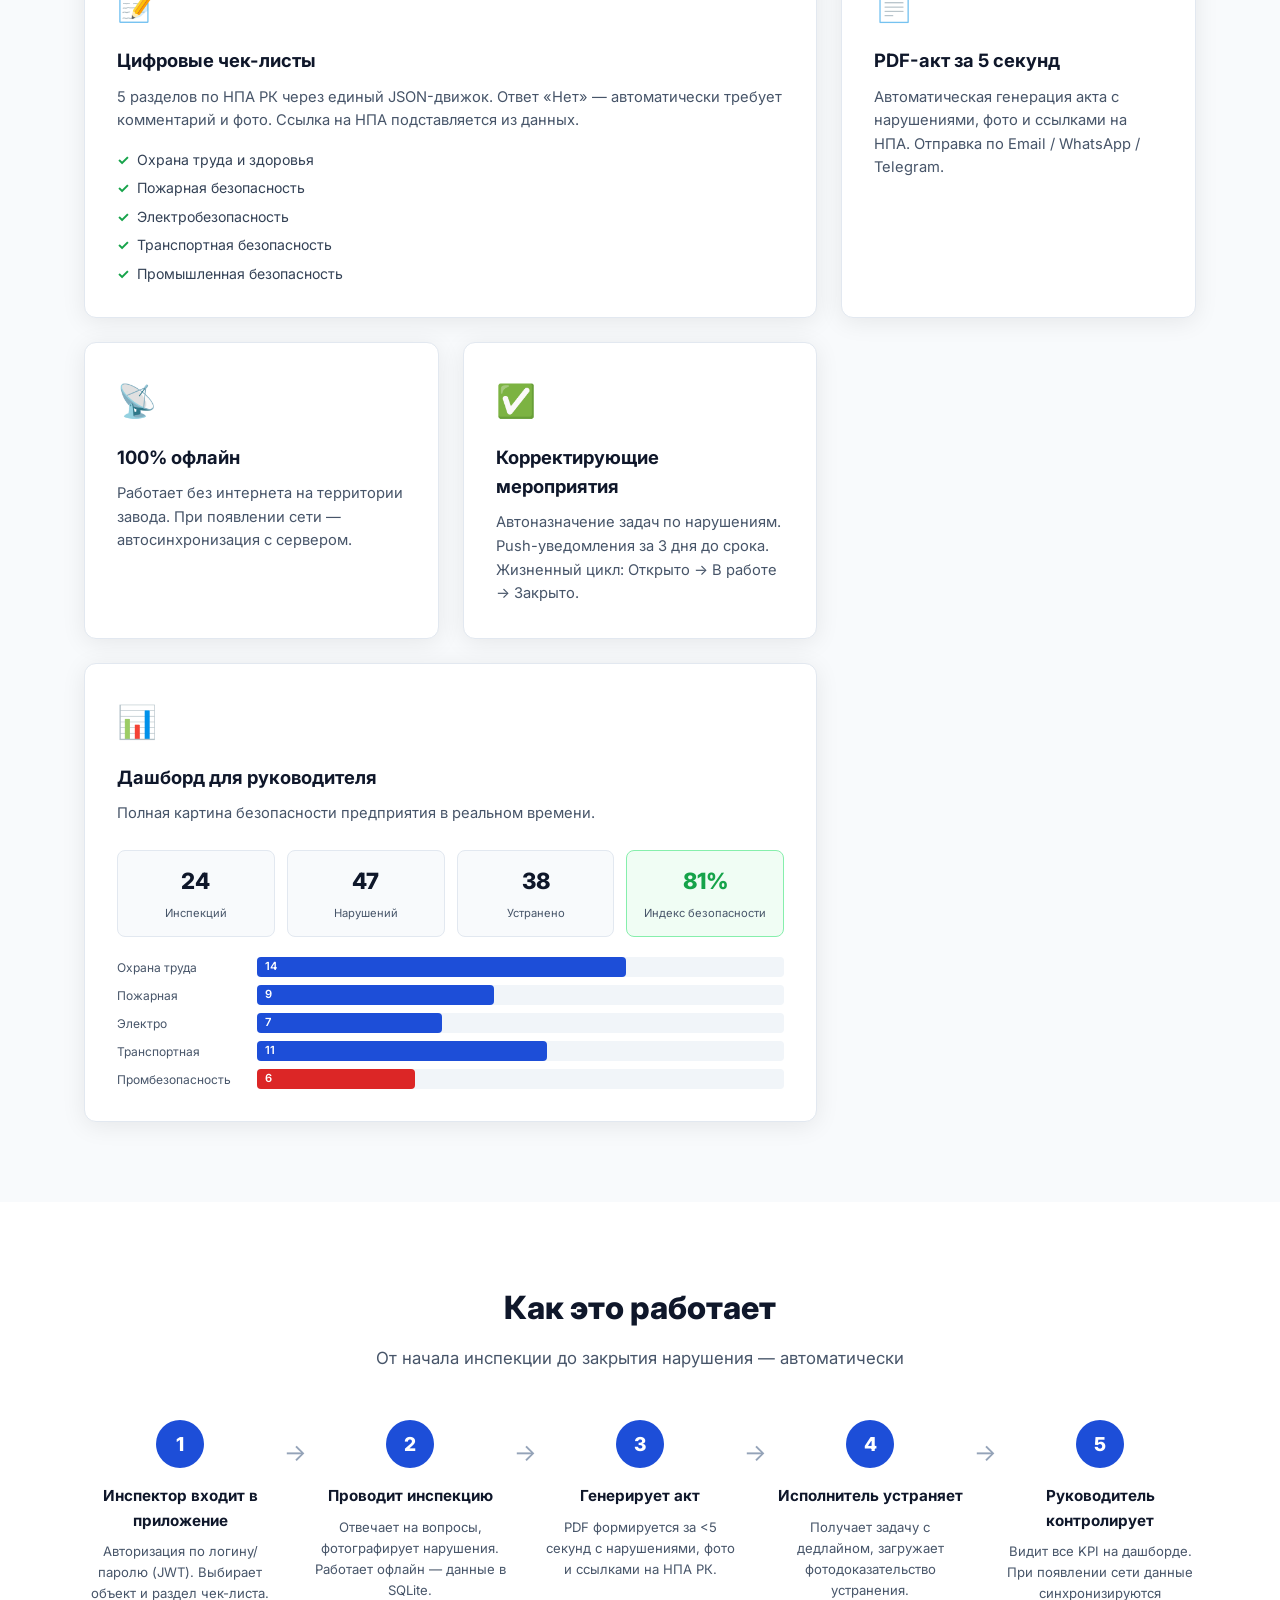
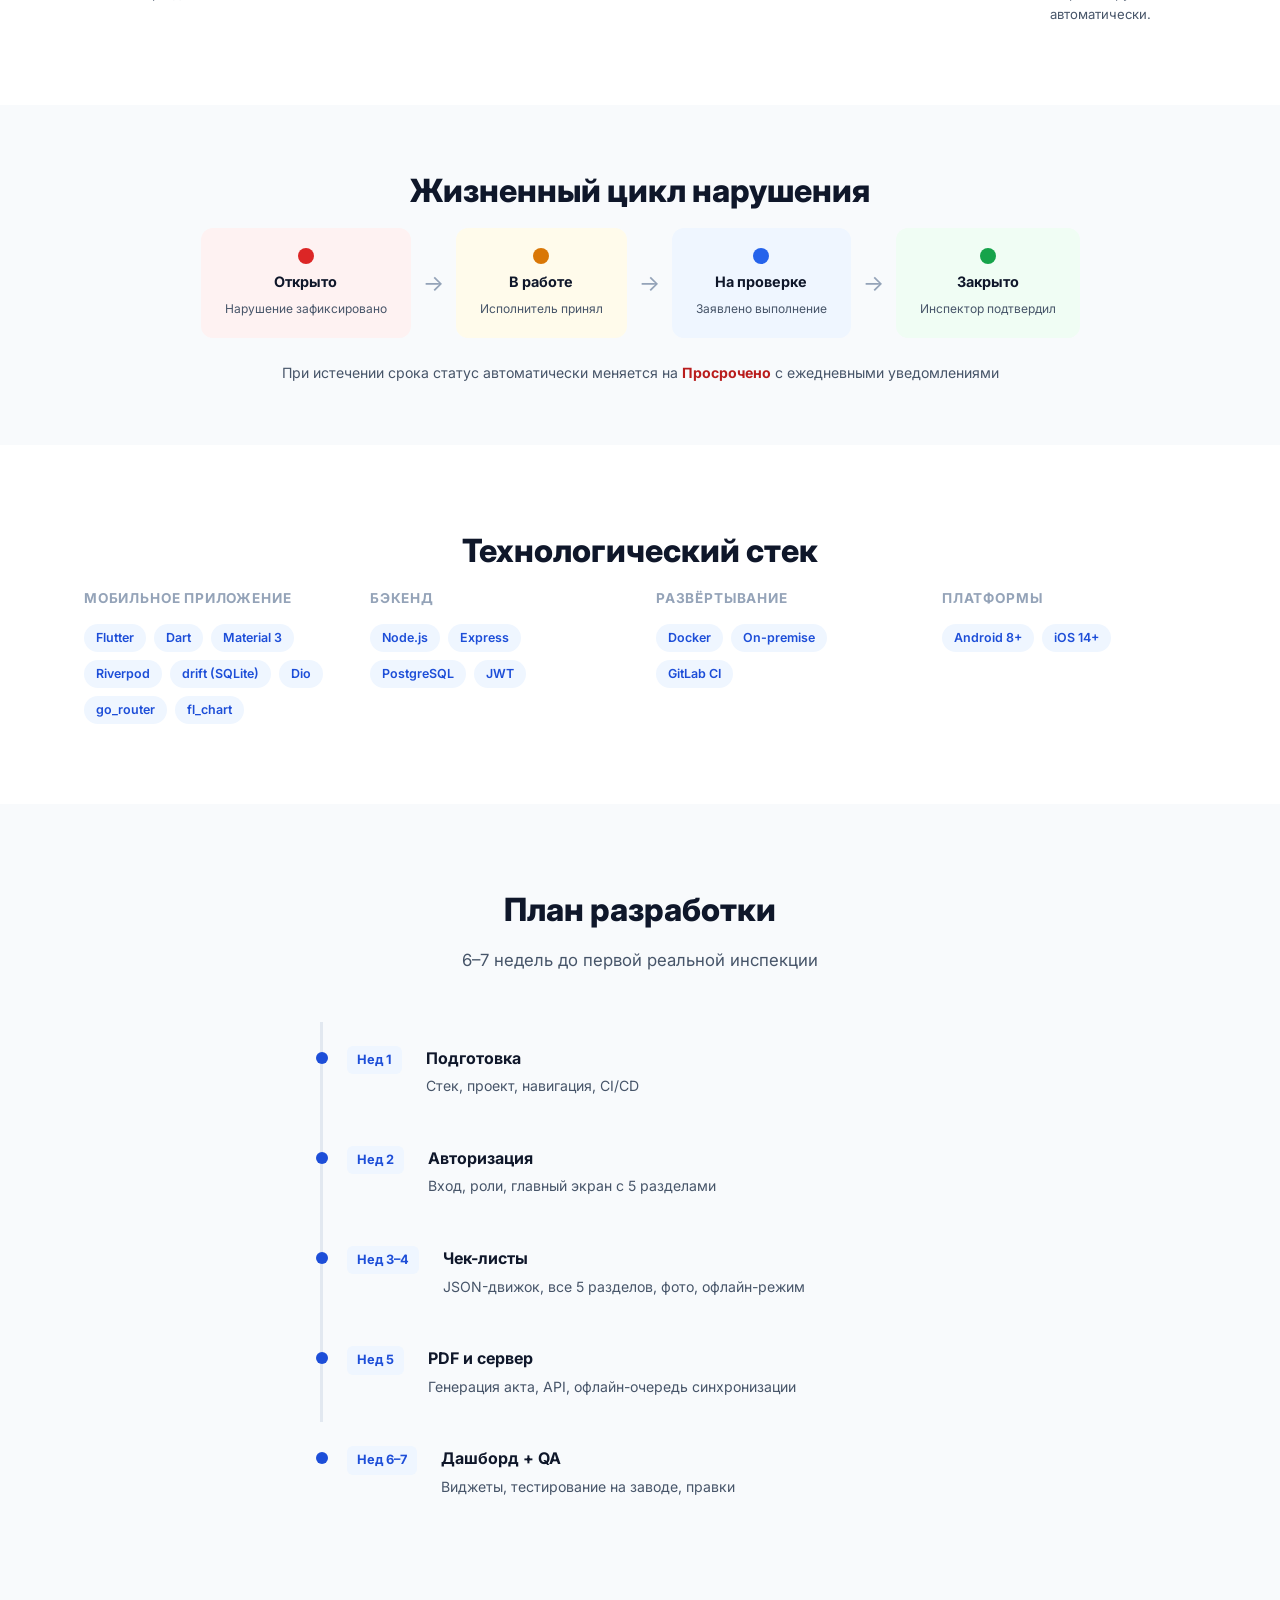
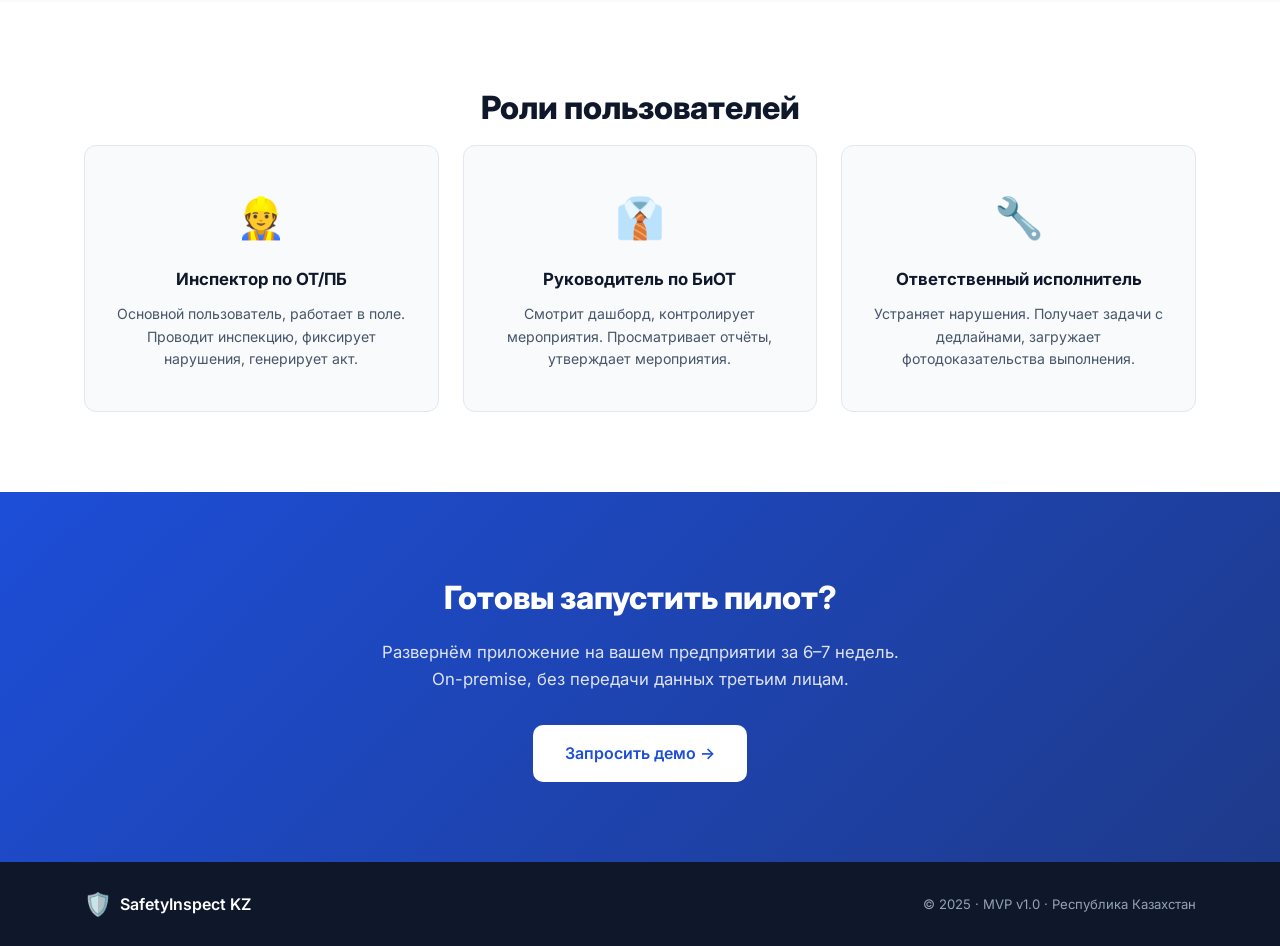
==== commit 297083dd: "Add 50+ concurrent users: live session monitor in demo + architecture page" ====
--- a/index.html
+++ b/index.html
@@ -21,7 +21,7 @@
         <li><a href="#features">Возможности</a></li>
         <li><a href="#how">Как работает</a></li>
         <li><a href="#stack">Технологии</a></li>
-        <li><a href="#timeline">Сроки</a></li>
+        <li><a href="architecture.html">Архитектура</a></li>
       </ul>
       <a href="demo.html" class="btn btn--primary nav__cta">▶ Открыть демо</a>
     </div>
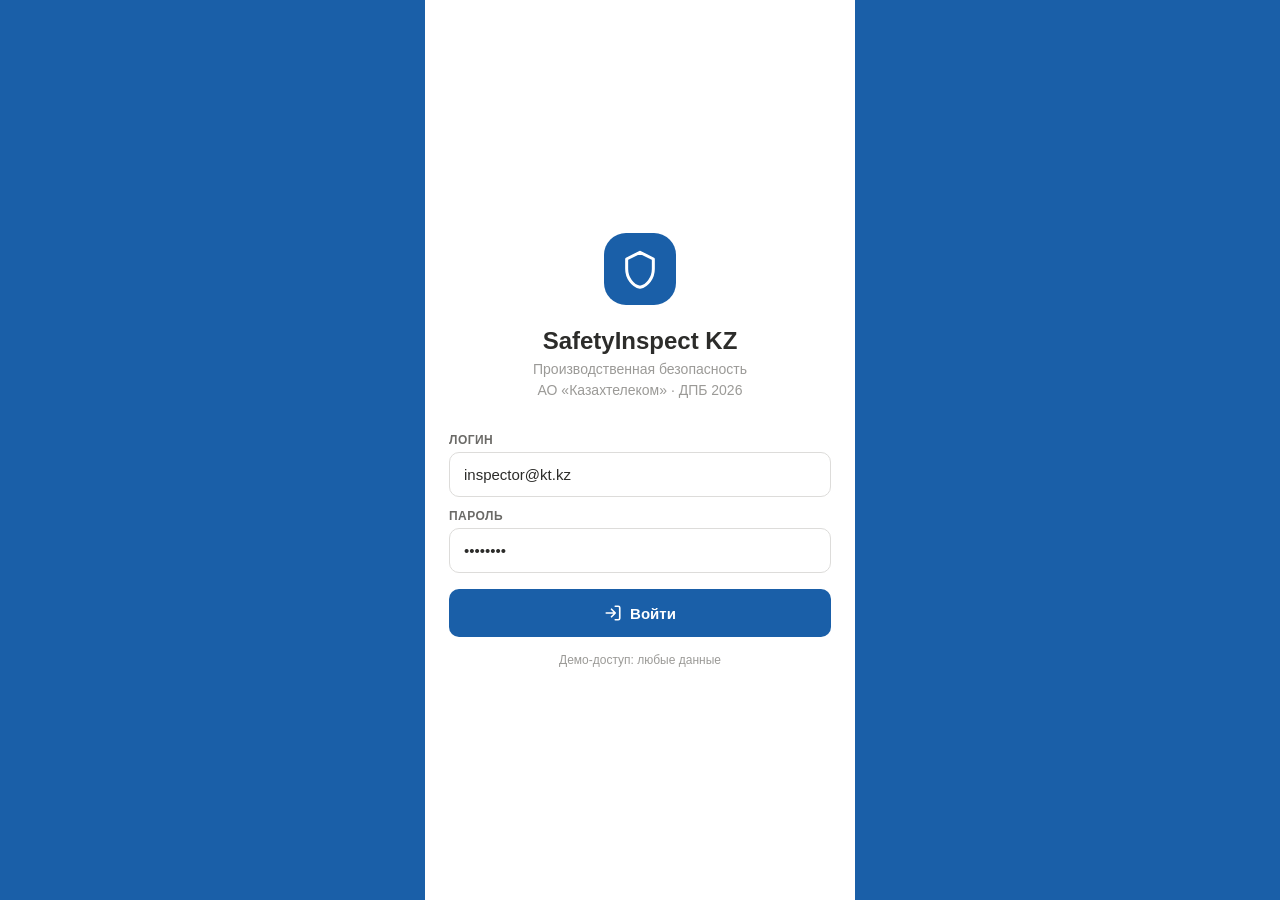
==== commit 4ae3e179: "Add files via upload" ====
--- a/index.html
+++ b/index.html
@@ -1,410 +1,1394 @@
 <!DOCTYPE html>
 <html lang="ru">
 <head>
-  <meta charset="UTF-8" />
-  <meta name="viewport" content="width=device-width, initial-scale=1.0" />
-  <title>SafetyInspect KZ — Цифровые инспекции по ОТ и ПБ</title>
-  <link rel="stylesheet" href="style.css" />
-  <link rel="preconnect" href="https://fonts.googleapis.com" />
-  <link href="https://fonts.googleapis.com/css2?family=Inter:wght@400;500;600;700;800&display=swap" rel="stylesheet" />
+<meta charset="UTF-8">
+<meta name="viewport" content="width=device-width, initial-scale=1.0, maximum-scale=1.0, user-scalable=no">
+<meta name="apple-mobile-web-app-capable" content="yes">
+<meta name="apple-mobile-web-app-status-bar-style" content="default">
+<meta name="theme-color" content="#1A5FA8">
+<title>SafetyInspect KZ</title>
+<style>
+:root{
+  --blue:#1A5FA8;--blue-dk:#0D3D6E;--blue-lt:#E8F1FB;
+  --green:#2D7A3A;--green-lt:#E6F4E8;
+  --red:#C0392B;--red-lt:#FDECEA;
+  --amber:#B45309;--amber-lt:#FEF3C7;
+  --purple:#534AB7;--purple-lt:#EEEDFE;
+  --teal:#0F6E56;--teal-lt:#E1F5EE;
+  --gray50:#F8F8F7;--gray100:#EFEFED;--gray200:#DDDCDA;
+  --gray400:#9B9A97;--gray600:#6B6A67;--gray800:#2C2C2A;
+  --white:#FFFFFF;
+  --r-sm:6px;--r-md:10px;--r-lg:16px;--r-xl:22px;
+}
+*{box-sizing:border-box;margin:0;padding:0;-webkit-tap-highlight-color:transparent}
+html,body{height:100%;font-family:-apple-system,BlinkMacSystemFont,'Segoe UI',Roboto,sans-serif;background:#1A5FA8;color:var(--gray800);font-size:15px}
+#app{max-width:430px;min-height:100dvh;margin:0 auto;background:var(--gray50);display:flex;flex-direction:column;overflow:hidden;position:relative}
+.screen{display:none;flex-direction:column;flex:1;overflow:hidden;min-height:0}
+.screen.active{display:flex}
+.scrollable{flex:1;overflow-y:auto;-webkit-overflow-scrolling:touch}
+
+/* TOP BAR */
+.topbar{background:var(--white);border-bottom:1px solid var(--gray100);height:52px;display:flex;align-items:center;padding:0 14px;gap:10px;flex-shrink:0;z-index:5}
+.topbar-title{font-size:16px;font-weight:700;color:var(--gray800);flex:1;overflow:hidden;text-overflow:ellipsis;white-space:nowrap}
+.btn-icon{background:none;border:none;cursor:pointer;color:var(--gray600);padding:6px;border-radius:var(--r-sm);line-height:1;display:flex;align-items:center;justify-content:center}
+.btn-icon:active{background:var(--gray100)}
+.btn-icon svg{width:22px;height:22px;stroke:currentColor;fill:none;stroke-width:2;stroke-linecap:round;stroke-linejoin:round}
+
+/* BOTTOM NAV */
+.bottomnav{background:var(--white);border-top:1px solid var(--gray100);display:flex;padding-bottom:env(safe-area-inset-bottom);flex-shrink:0}
+.ntab{flex:1;display:flex;flex-direction:column;align-items:center;gap:3px;padding:8px 0 6px;background:none;border:none;cursor:pointer;font-size:10px;font-weight:600;letter-spacing:.01em;color:var(--gray400);font-family:inherit;transition:color .12s}
+.ntab svg{width:22px;height:22px;stroke:currentColor;fill:none;stroke-width:1.8;stroke-linecap:round;stroke-linejoin:round}
+.ntab.on{color:var(--blue)}
+
+/* CARDS */
+.card{background:var(--white);border-radius:var(--r-lg);border:1px solid var(--gray200);overflow:hidden}
+.card-list{padding:0 12px;display:flex;flex-direction:column;gap:8px}
+.sec-hdr{font-size:11px;font-weight:700;text-transform:uppercase;letter-spacing:.07em;color:var(--gray400);padding:14px 14px 7px}
+
+/* FORM */
+.fcard{background:var(--white);border-radius:var(--r-lg);border:1px solid var(--gray200);overflow:hidden;margin:0 12px 10px}
+.field{padding:11px 14px;border-bottom:1px solid var(--gray100);display:flex;flex-direction:column;gap:5px}
+.field:last-child{border-bottom:none}
+.field.req .flbl::after{content:' *';color:var(--red)}
+.flbl{font-size:11px;font-weight:700;color:var(--gray400);text-transform:uppercase;letter-spacing:.04em}
+.finp{border:none;outline:none;font-size:15px;color:var(--gray800);background:transparent;width:100%;font-family:inherit;padding:0}
+.finp::placeholder{color:var(--gray200)}
+.fsel{border:none;outline:none;font-size:15px;color:var(--gray800);background:transparent;width:100%;font-family:inherit;padding:0;-webkit-appearance:none;cursor:pointer}
+.fsel.ph{color:var(--gray200)}
+.fsel:disabled{color:var(--gray200);cursor:not-allowed}
+
+/* BUTTONS */
+.btn-primary{width:100%;padding:15px;background:var(--blue);color:var(--white);border:none;border-radius:var(--r-md);font-size:15px;font-weight:700;cursor:pointer;font-family:inherit;display:flex;align-items:center;justify-content:center;gap:8px;transition:background .12s}
+.btn-primary:active{background:var(--blue-dk)}
+.btn-primary:disabled{background:var(--gray200);color:var(--gray400);cursor:not-allowed}
+.btn-secondary{width:100%;padding:14px;background:var(--white);color:var(--blue);border:2px solid var(--blue);border-radius:var(--r-md);font-size:15px;font-weight:700;cursor:pointer;font-family:inherit;display:flex;align-items:center;justify-content:center;gap:8px}
+.btn-ghost{width:100%;padding:12px;background:none;border:none;color:var(--gray600);font-size:14px;cursor:pointer;font-family:inherit}
+.btn-primary svg,.btn-secondary svg{width:18px;height:18px;stroke:currentColor;fill:none;stroke-width:2.2;stroke-linecap:round;stroke-linejoin:round}
+.btn-wrap{padding:10px 12px;display:flex;flex-direction:column;gap:8px}
+
+/* BADGES */
+.badge{font-size:11px;font-weight:700;padding:3px 9px;border-radius:20px;flex-shrink:0}
+.b-open{background:var(--red-lt);color:var(--red)}
+.b-work{background:var(--amber-lt);color:var(--amber)}
+.b-done{background:var(--green-lt);color:var(--green)}
+.b-over{background:#FEE2E2;color:#991B1B}
+
+/* HERO STRIP */
+.hero{background:var(--blue);padding:18px 14px 16px;color:var(--white)}
+.hero-label{font-size:10px;text-transform:uppercase;letter-spacing:.08em;opacity:.7;margin-bottom:4px}
+.hero-title{font-size:20px;font-weight:800;margin-bottom:14px}
+.kpi3{display:grid;grid-template-columns:repeat(3,1fr);gap:7px}
+.kpi-cell{background:rgba(255,255,255,.15);border-radius:var(--r-md);padding:10px 6px;text-align:center}
+.kpi-n{font-size:22px;font-weight:800;line-height:1}
+.kpi-l{font-size:10px;opacity:.75;margin-top:3px}
+
+/* CHECKLIST */
+.cl-progress{background:var(--white);border-bottom:1px solid var(--gray100);padding:10px 14px;flex-shrink:0}
+.cl-prog-row{display:flex;justify-content:space-between;margin-bottom:6px}
+.cl-prog-lbl{font-size:12px;color:var(--gray600)}
+.cl-prog-pct{font-size:12px;font-weight:700;color:var(--blue)}
+.prog-track{height:5px;background:var(--gray100);border-radius:3px}
+.prog-fill{height:5px;background:var(--blue);border-radius:3px;transition:width .3s}
+
+.items-list{padding:10px 12px;display:flex;flex-direction:column;gap:8px}
+.icard{background:var(--white);border:1px solid var(--gray200);border-radius:var(--r-md);padding:13px}
+.icard.yes{border-color:#86EFAC}
+.icard.no{border-color:#FCA5A5}
+.icard.na{border-color:var(--gray200)}
+.inum{font-size:10px;font-weight:700;text-transform:uppercase;letter-spacing:.05em;color:var(--gray400);margin-bottom:5px}
+.itext{font-size:14px;color:var(--gray800);line-height:1.5;margin-bottom:5px}
+.inka{font-size:11px;color:var(--blue);margin-bottom:11px;line-height:1.4}
+.ans-row{display:flex;gap:6px}
+.ans-btn{flex:1;padding:9px 4px;border:1px solid var(--gray200);border-radius:var(--r-sm);background:var(--white);font-size:13px;font-weight:600;cursor:pointer;color:var(--gray600);font-family:inherit;transition:all .1s}
+.ans-btn.yes.s{background:var(--green-lt);border-color:var(--green);color:var(--green)}
+.ans-btn.no.s{background:var(--red-lt);border-color:var(--red);color:var(--red)}
+.ans-btn.na.s{background:var(--gray100);border-color:var(--gray400);color:var(--gray600)}
+.vbox{margin-top:9px;background:var(--gray50);border-radius:var(--r-sm);padding:10px;border:1px solid var(--gray200)}
+.vlbl{font-size:11px;font-weight:700;color:var(--red);margin-bottom:6px}
+.vtxt{width:100%;border:1px solid var(--gray200);border-radius:var(--r-sm);padding:8px 10px;font-size:13px;background:var(--white);color:var(--gray800);font-family:inherit;resize:none;outline:none}
+.vtxt:focus{border-color:var(--blue)}
+.photo-btn{display:flex;align-items:center;gap:7px;margin-top:7px;padding:8px 10px;border:1.5px dashed var(--gray200);border-radius:var(--r-sm);background:none;cursor:pointer;font-size:12px;color:var(--gray600);width:100%;font-family:inherit}
+.photo-btn svg{width:16px;height:16px;stroke:currentColor;fill:none;stroke-width:1.8;flex-shrink:0}
+
+/* ACT SCREEN */
+.act-summary{display:grid;grid-template-columns:1fr 1fr;gap:7px;padding:12px}
+.akpi{border-radius:var(--r-md);padding:10px 12px}
+.akpi-n{font-size:22px;font-weight:800}
+.akpi-l{font-size:10px;margin-top:2px}
+.akpi.tot{background:var(--blue-lt)}.akpi.tot .akpi-n,.akpi.tot .akpi-l{color:var(--blue)}
+.akpi.vio{background:var(--red-lt)}.akpi.vio .akpi-n,.akpi.vio .akpi-l{color:var(--red)}
+.akpi.ok{background:var(--green-lt)}.akpi.ok .akpi-n,.akpi.ok .akpi-l{color:var(--green)}
+.akpi.na{background:var(--gray100)}.akpi.na .akpi-n,.akpi.na .akpi-l{color:var(--gray600)}
+.vio-item{background:var(--gray50);border-radius:var(--r-sm);padding:10px 12px;margin-bottom:8px;border:1px solid var(--gray200)}
+.vio-n{font-size:10px;font-weight:700;color:var(--red);text-transform:uppercase;letter-spacing:.04em}
+.vio-t{font-size:13px;color:var(--gray800);margin-top:3px;line-height:1.4}
+.vio-npa{font-size:11px;color:var(--blue);margin-top:3px}
+.vio-comm{font-size:11px;color:var(--gray600);margin-top:3px;font-style:italic}
+.dl-row{display:flex;align-items:center;gap:8px;margin-top:7px}
+.dl-lbl{font-size:11px;color:var(--gray600)}
+.dl-inp{font-size:12px;border:1px solid var(--gray200);border-radius:var(--r-sm);padding:4px 8px;background:var(--white);color:var(--gray800);font-family:inherit}
+
+/* SEND SCREEN */
+.mgr-row{display:flex;align-items:center;gap:10px;padding:12px 14px;border-bottom:1px solid var(--gray100);cursor:pointer}
+.mgr-row:last-child{border-bottom:none}
+.mgr-row:active{background:var(--gray50)}
+.mgr-ava{width:38px;height:38px;border-radius:50%;display:flex;align-items:center;justify-content:center;font-size:13px;font-weight:700;flex-shrink:0}
+.mgr-name{font-size:14px;font-weight:600;color:var(--gray800)}
+.mgr-role{font-size:11px;color:var(--gray400);margin-top:1px}
+.mgr-check{margin-left:auto}
+.mgr-check svg{width:22px;height:22px;stroke:currentColor;fill:none;stroke-width:2;stroke-linecap:round;stroke-linejoin:round;color:var(--gray200)}
+.mgr-check svg.sel{color:var(--blue)}
+
+/* TIMELINE */
+.tl{padding:12px 14px;display:flex;flex-direction:column}
+.tl-item{display:flex;gap:10px}
+.tl-spine{display:flex;flex-direction:column;align-items:center;width:22px;flex-shrink:0}
+.tl-dot{width:22px;height:22px;border-radius:50%;display:flex;align-items:center;justify-content:center;flex-shrink:0}
+.tl-dot svg{width:12px;height:12px;stroke:currentColor;fill:none;stroke-width:2.5;stroke-linecap:round;stroke-linejoin:round}
+.tl-dot.done{background:var(--green-lt);color:var(--green)}
+.tl-dot.active{background:var(--blue);color:var(--white)}
+.tl-dot.wait{background:var(--gray100);border:1.5px solid var(--gray200);color:var(--gray400)}
+.tl-line{width:1.5px;flex:1;min-height:12px;background:var(--gray200);margin:3px 0}
+.tl-body{flex:1;padding-bottom:14px}
+.tl-title{font-size:13px;font-weight:700;color:var(--gray800)}
+.tl-sub{font-size:11px;color:var(--gray400);margin-top:2px;line-height:1.4}
+.tl-badge{display:inline-block;font-size:10px;font-weight:700;padding:2px 8px;border-radius:20px;margin-top:5px}
+
+/* SENT SCREEN */
+.sent-hero{background:var(--green-lt);border-bottom:1px solid #86EFAC;padding:24px 16px;text-align:center}
+.sent-ico{width:60px;height:60px;background:var(--green);border-radius:50%;display:flex;align-items:center;justify-content:center;margin:0 auto 12px}
+.sent-ico svg{width:30px;height:30px;stroke:#fff;fill:none;stroke-width:2.5;stroke-linecap:round;stroke-linejoin:round}
+.sent-title{font-size:17px;font-weight:800;color:#1A4D22}
+.sent-sub{font-size:13px;color:var(--green);margin-top:5px;line-height:1.5}
+
+/* VIOLATIONS LIST */
+.vrow{display:flex;align-items:flex-start;gap:9px;padding:10px 0;border-bottom:1px solid var(--gray100)}
+.vrow:last-child{border-bottom:none}
+.vdot{width:9px;height:9px;border-radius:50%;flex-shrink:0;margin-top:4px}
+.vdot.open{background:var(--red)}.vdot.work{background:#D97706}.vdot.done{background:var(--green)}.vdot.over{background:#7F1D1D}
+.vtext{font-size:13px;color:var(--gray800);line-height:1.4;flex:1}
+.vmeta{font-size:11px;color:var(--gray400);margin-top:3px}
+
+/* FROW (detail rows) */
+.frow{display:flex;align-items:center;gap:10px;padding:11px 14px;border-bottom:1px solid var(--gray100)}
+.frow:last-child{border-bottom:none}
+.frow-ico{width:32px;height:32px;border-radius:var(--r-sm);display:flex;align-items:center;justify-content:center;flex-shrink:0}
+.frow-ico svg{width:16px;height:16px;stroke:currentColor;fill:none;stroke-width:2;stroke-linecap:round;stroke-linejoin:round}
+.frow-lbl{font-size:11px;color:var(--gray400);margin-bottom:1px}
+.frow-val{font-size:13px;font-weight:600;color:var(--gray800)}
+
+/* DASHBOARD */
+.dash-hero{background:var(--blue);padding:18px 14px}
+.dash-kpi{display:grid;grid-template-columns:1fr 1fr;gap:7px;margin-top:12px}
+.dkpi{background:rgba(255,255,255,.15);border-radius:var(--r-md);padding:11px 10px}
+.dkpi-n{font-size:24px;font-weight:800;color:var(--white)}
+.dkpi-l{font-size:10px;color:rgba(255,255,255,.75);margin-top:2px}
+.seg{display:flex;background:var(--gray100);border-radius:8px;padding:2px;margin:12px 12px 0}
+.seg-btn{flex:1;padding:7px 4px;border:none;border-radius:6px;background:none;font-size:11px;font-weight:700;color:var(--gray400);cursor:pointer;font-family:inherit;transition:all .15s}
+.seg-btn.on{background:var(--white);color:var(--blue)}
+.bar-row{display:flex;align-items:center;gap:8px;padding:8px 14px;border-bottom:1px solid rgba(0,0,0,.04)}
+.bar-row:last-child{border-bottom:none}
+.bar-lbl{font-size:11px;color:var(--gray600);width:88px;flex-shrink:0;text-align:right;line-height:1.3}
+.bar-track{flex:1;height:17px;background:var(--gray100);border-radius:4px;overflow:hidden}
+.bar-fill{height:17px;border-radius:4px;transition:width .5s}
+.bar-val{font-size:11px;color:var(--gray600);width:22px;flex-shrink:0;text-align:right}
+.donut-wrap{padding:14px;display:flex;align-items:center;gap:14px}
+.leg-row{display:flex;align-items:center;gap:7px;margin-bottom:7px}
+.leg-dot{width:10px;height:10px;border-radius:50%;flex-shrink:0}
+.leg-lbl{font-size:11px;color:var(--gray600);flex:1}
+.leg-val{font-size:12px;font-weight:700;color:var(--gray800)}
+.top-row{display:flex;align-items:flex-start;gap:8px;padding:10px 14px;border-bottom:1px solid var(--gray100)}
+.top-row:last-child{border-bottom:none}
+.top-num{width:22px;height:22px;border-radius:6px;background:var(--gray100);display:flex;align-items:center;justify-content:center;font-size:11px;font-weight:800;color:var(--gray600);flex-shrink:0;margin-top:1px}
+.top-text{font-size:12px;color:var(--gray800);line-height:1.45;flex:1}
+.top-npa{font-size:10px;color:var(--blue);margin-top:2px}
+.top-cnt{font-size:13px;font-weight:800;color:var(--red);flex-shrink:0}
+.reg-row{display:flex;align-items:center;gap:8px;padding:9px 14px;border-bottom:1px solid var(--gray100)}
+.reg-row:last-child{border-bottom:none}
+.reg-dot{width:8px;height:8px;border-radius:50%;flex-shrink:0}
+.reg-name{font-size:12px;color:var(--gray800);flex:1}
+.reg-bar{flex:0 0 70px;height:6px;background:var(--gray100);border-radius:3px;overflow:hidden}
+.reg-fill{height:6px;border-radius:3px}
+.reg-val{font-size:11px;color:var(--gray600);width:22px;text-align:right}
+.idx-wrap{padding:14px 14px 10px;display:flex;flex-direction:column;align-items:center}
+.idx-n{font-size:36px;font-weight:800;color:var(--blue);margin-top:6px}
+.idx-bar{width:100%;height:8px;background:var(--gray100);border-radius:4px;overflow:hidden;margin-top:10px}
+.idx-fill{height:8px;border-radius:4px;background:var(--blue);transition:width .6s}
+.idx-foot{display:flex;justify-content:space-between;font-size:10px;color:var(--gray400);margin-top:5px}
+.trend-row{display:flex;align-items:center;gap:8px;margin-bottom:8px}
+.trend-m{font-size:11px;color:var(--gray600);width:32px;text-align:right;flex-shrink:0}
+.trend-bar{height:20px;background:var(--red);border-radius:4px;min-width:4px;transition:width .5s}
+.trend-n{font-size:11px;color:var(--gray600);margin-left:4px}
+
+/* HISTORY */
+.hist-card{background:var(--white);border:1px solid var(--gray200);border-radius:var(--r-lg);padding:13px;margin-bottom:8px;cursor:pointer}
+.hist-row{display:flex;align-items:center;gap:10px;margin-bottom:8px}
+.hist-icon{width:36px;height:36px;border-radius:var(--r-sm);display:flex;align-items:center;justify-content:center;font-size:18px;flex-shrink:0}
+.hist-title{font-size:14px;font-weight:700;color:var(--gray800)}
+.hist-sub{font-size:11px;color:var(--gray400);margin-top:2px}
+.hist-prog{height:4px;background:var(--gray100);border-radius:2px;overflow:hidden}
+.hist-fill{height:4px;border-radius:2px}
+
+/* PROFILE */
+.prof-ava{width:54px;height:54px;border-radius:50%;background:var(--blue-lt);display:flex;align-items:center;justify-content:center;font-size:17px;font-weight:800;color:var(--blue);flex-shrink:0}
+.prof-row{display:flex;align-items:center;gap:11px;padding:12px 14px;border-bottom:1px solid var(--gray100)}
+.prof-row:last-child{border-bottom:none}
+.prof-ico{width:32px;height:32px;border-radius:var(--r-sm);background:var(--gray50);display:flex;align-items:center;justify-content:center;flex-shrink:0}
+.prof-ico svg{width:16px;height:16px;stroke:var(--gray600);fill:none;stroke-width:2;stroke-linecap:round;stroke-linejoin:round}
+.prof-lbl{flex:1;font-size:14px;color:var(--gray800)}
+.prof-val{font-size:12px;color:var(--gray400)}
+.prof-val.on{color:var(--green);font-weight:700}
+
+/* LOGIN */
+.login-bg{flex:1;display:flex;flex-direction:column;align-items:center;justify-content:center;padding:32px 24px;background:var(--white)}
+.login-logo{width:72px;height:72px;background:var(--blue);border-radius:22px;display:flex;align-items:center;justify-content:center;margin-bottom:22px}
+.login-logo svg{width:40px;height:40px;stroke:#fff;fill:none;stroke-width:1.8;stroke-linecap:round;stroke-linejoin:round}
+.login-title{font-size:24px;font-weight:800;color:var(--gray800);margin-bottom:4px}
+.login-sub{font-size:14px;color:var(--gray400);margin-bottom:32px;text-align:center;line-height:1.5}
+.login-form{width:100%;display:flex;flex-direction:column;gap:12px}
+.input-wrap{display:flex;flex-direction:column;gap:5px}
+.input-lbl{font-size:12px;font-weight:700;color:var(--gray600);text-transform:uppercase;letter-spacing:.04em}
+.text-inp{border:1px solid var(--gray200);border-radius:var(--r-md);padding:13px 14px;font-size:15px;color:var(--gray800);background:var(--white);font-family:inherit;outline:none;transition:border-color .15s}
+.text-inp:focus{border-color:var(--blue)}
+.login-hint{font-size:12px;color:var(--gray400);text-align:center;margin-top:4px}
+
+/* UTILS */
+.err-msg{font-size:11px;color:var(--red);padding:0 12px 10px;display:none}
+.err-msg.show{display:block}
+.notice{background:var(--blue-lt);border-radius:var(--r-md);padding:10px 12px;font-size:12px;color:var(--blue);margin:0 12px 10px;line-height:1.5}
+.notif-card{background:var(--white);border:1px solid var(--gray200);border-radius:var(--r-md);padding:12px;margin:0 12px 8px;display:flex;gap:10px;align-items:flex-start}
+.notif-ico{width:36px;height:36px;border-radius:var(--r-sm);display:flex;align-items:center;justify-content:center;flex-shrink:0}
+.notif-ico svg{width:18px;height:18px;stroke:currentColor;fill:none;stroke-width:2}
+.notif-title{font-size:13px;font-weight:700;color:var(--gray800)}
+.notif-sub{font-size:11px;color:var(--gray400);margin-top:2px;line-height:1.4}
+.notif-time{font-size:10px;color:var(--gray400);margin-top:4px}
+.ok-check{margin-left:auto;color:var(--green)}
+.ok-check svg{width:18px;height:18px;stroke:currentColor;fill:none;stroke-width:2.5}
+</style>
 </head>
 <body>
-
-  <!-- NAV -->
-  <nav class="nav">
-    <div class="container nav__inner">
-      <a href="#" class="nav__logo">
-        <span class="logo-icon">🛡️</span>
-        <span>SafetyInspect <strong>KZ</strong></span>
-      </a>
-      <ul class="nav__links">
-        <li><a href="#features">Возможности</a></li>
-        <li><a href="#how">Как работает</a></li>
-        <li><a href="#stack">Технологии</a></li>
-        <li><a href="architecture.html">Архитектура</a></li>
-      </ul>
-      <a href="demo.html" class="btn btn--primary nav__cta">▶ Открыть демо</a>
-    </div>
-  </nav>
-
-  <!-- HERO -->
-  <section class="hero">
-    <div class="container hero__inner">
-      <div class="hero__text">
-        <span class="badge">MVP · Пилот на заводе</span>
-        <h1>Цифровые инспекции<br/>по охране труда<br/>и промбезопасности</h1>
-        <p class="hero__sub">
-          SafetyInspect KZ заменяет бумажные чек-листы и Excel. Инспектор проводит
-          проверку офлайн, система генерирует PDF-акт со ссылками на НПА РК и
-          автоматически назначает корректирующие мероприятия.
-        </p>
-        <div class="hero__actions">
-          <a href="#features" class="btn btn--primary btn--lg">Посмотреть возможности</a>
-          <a href="#how" class="btn btn--outline btn--lg">Как это работает</a>
+<div id="app">
+
+<!-- ═══════════════════════════════════════
+     ЭКРАН 1 — ЛОГИН
+═══════════════════════════════════════ -->
+<div class="screen active" id="sc-login">
+  <div class="login-bg">
+    <div class="login-logo">
+      <svg viewBox="0 0 24 24"><path d="M12 2L4 6v6c0 5.25 3.5 10.15 8 11 4.5-.85 8-5.75 8-11V6L12 2z"/></svg>
+    </div>
+    <div class="login-title">SafetyInspect KZ</div>
+    <div class="login-sub">Производственная безопасность<br>АО «Казахтелеком» · ДПБ 2026</div>
+    <div class="login-form">
+      <div class="input-wrap">
+        <div class="input-lbl">Логин</div>
+        <input class="text-inp" id="l-user" type="text" placeholder="email@kt.kz" value="inspector@kt.kz">
+      </div>
+      <div class="input-wrap">
+        <div class="input-lbl">Пароль</div>
+        <input class="text-inp" id="l-pass" type="password" placeholder="••••••••" value="demo1234">
+      </div>
+      <button class="btn-primary" style="margin-top:4px" onclick="doLogin()">
+        <svg viewBox="0 0 24 24"><path d="M15 3h4a2 2 0 012 2v14a2 2 0 01-2 2h-4M10 17l5-5-5-5M15 12H3"/></svg>
+        Войти
+      </button>
+      <div class="login-hint">Демо-доступ: любые данные</div>
+    </div>
+  </div>
+</div>
+
+<!-- ═══════════════════════════════════════
+     ЭКРАН 2 — ГЛАВНАЯ
+═══════════════════════════════════════ -->
+<div class="screen" id="sc-home">
+  <div class="hero">
+    <div class="hero-label">АО «Казахтелеком» · ДПБ-филиал · Астана</div>
+    <div class="hero-title">Инспекции 2026</div>
+    <div class="kpi3">
+      <div class="kpi-cell"><div class="kpi-n" id="kh-insp">3</div><div class="kpi-l">Инспекций</div></div>
+      <div class="kpi-cell"><div class="kpi-n" id="kh-viol">12</div><div class="kpi-l">Нарушений</div></div>
+      <div class="kpi-cell"><div class="kpi-n" id="kh-open">5</div><div class="kpi-l">Открытых</div></div>
+    </div>
+  </div>
+  <div class="scrollable">
+    <div class="sec-hdr">Начать проверку</div>
+    <div class="card-list" id="home-sections"></div>
+    <div class="sec-hdr">Открытые нарушения</div>
+    <div style="padding:0 12px 14px">
+      <div class="vrow"><div class="vdot open"></div><div class="vtext">Огнетушители в зоне АГП не прошли перезарядку<div class="vmeta">Транспорт · Приказ МВД № 534, п. 38 · До 20.06.2026</div></div><span class="badge b-open">Открыто</span></div>
+      <div class="vrow"><div class="vdot work"></div><div class="vtext">Диэлектрический коврик отсутствует перед стойкой №3<div class="vmeta">Техн. пом. · Распоряжение № 253, п. 55 · До 15.06.2026</div></div><span class="badge b-work">В работе</span></div>
+      <div class="vrow"><div class="vdot done"></div><div class="vtext">Журнал инструктажей по ПБ не заполнен за апрель<div class="vmeta">Документация · Приказ МЧС № 276, п. 9 · Закрыто</div></div><span class="badge b-done">Закрыто</span></div>
+    </div>
+  </div>
+  <div class="bottomnav" id="bnav-home">
+    <button class="ntab on" onclick="mainTab('home')"><svg viewBox="0 0 24 24"><path d="M3 9l9-7 9 7v11a2 2 0 01-2 2H5a2 2 0 01-2-2z"/><polyline points="9 22 9 12 15 12 15 22"/></svg>Главная</button>
+    <button class="ntab" onclick="mainTab('dash')"><svg viewBox="0 0 24 24"><rect x="18" y="3" width="4" height="18"/><rect x="10" y="8" width="4" height="13"/><rect x="2" y="13" width="4" height="8"/></svg>Дашборд</button>
+    <button class="ntab" onclick="mainTab('history')"><svg viewBox="0 0 24 24"><circle cx="12" cy="12" r="10"/><polyline points="12 6 12 12 16 14"/></svg>История</button>
+    <button class="ntab" onclick="mainTab('profile')"><svg viewBox="0 0 24 24"><path d="M20 21v-2a4 4 0 00-4-4H8a4 4 0 00-4 4v2"/><circle cx="12" cy="7" r="4"/></svg>Профиль</button>
+  </div>
+</div>
+
+<!-- ═══════════════════════════════════════
+     ЭКРАН 3 — НОВАЯ ИНСПЕКЦИЯ (ФОРМА)
+═══════════════════════════════════════ -->
+<div class="screen" id="sc-newform">
+  <div class="topbar">
+    <button class="btn-icon" onclick="goHome()" aria-label="Назад"><svg viewBox="0 0 24 24"><polyline points="15 18 9 12 15 6"/></svg></button>
+    <div class="topbar-title">Новая инспекция</div>
+    <span style="font-size:11px;color:var(--gray400)">ДПБ 2026</span>
+  </div>
+  <div class="scrollable">
+    <div class="sec-hdr" style="padding-top:10px">Место проведения</div>
+    <div class="fcard">
+      <div class="field req"><div class="flbl">Регион</div>
+        <select class="fsel ph" id="f-region" onchange="onRegion()">
+          <option value="">Выберите регион...</option>
+          <option value="Алматинский">Алматинский регион</option>
+          <option value="Восточный">Восточный регион</option>
+          <option value="Западный">Западный регион</option>
+          <option value="Северный">Северный регион</option>
+          <option value="Центральный">Центральный регион</option>
+          <option value="Южный">Южный регион</option>
+        </select>
+      </div>
+      <div class="field req"><div class="flbl">Область / город</div>
+        <select class="fsel ph" id="f-oblast" onchange="onOblast()" disabled><option value="">Сначала выберите регион...</option></select>
+      </div>
+      <div class="field req"><div class="flbl">Населённый пункт</div><input class="finp" id="f-city" placeholder="Город, посёлок, село..." type="text"></div>
+      <div class="field req"><div class="flbl">Адрес объекта</div><input class="finp" id="f-address" placeholder="Улица, дом, корпус..." type="text"></div>
+    </div>
+
+    <div class="sec-hdr">Организация</div>
+    <div class="fcard">
+      <div class="field req"><div class="flbl">Филиал АО «Казахтелеком»</div>
+        <select class="fsel ph" id="f-filial" onchange="onFilial()" disabled><option value="">Сначала выберите область...</option></select>
+      </div>
+      <div class="field req"><div class="flbl">Структурное подразделение</div>
+        <select class="fsel ph" id="f-dept" disabled><option value="">Сначала выберите филиал...</option></select>
+      </div>
+      <div class="field"><div class="flbl">Наименование объекта</div><input class="finp" id="f-object" placeholder="АТС, узел связи, гараж..." type="text"></div>
+    </div>
+
+    <div class="sec-hdr">Инспектор</div>
+    <div class="fcard">
+      <div class="field req"><div class="flbl">Ф.И.О. проверяющего</div><input class="finp" id="f-inspector" value="Сейткали Айдос Маратович" type="text"></div>
+      <div class="field req"><div class="flbl">Должность</div><input class="finp" id="f-position" value="Инспектор по ОТ/ПБ" type="text"></div>
+      <div class="field req"><div class="flbl">Дата проверки</div><input class="finp" id="f-date" type="date" value="2026-06-10"></div>
+    </div>
+
+    <div class="sec-hdr">Ответственные на объекте</div>
+    <div class="fcard">
+      <div class="field"><div class="flbl">Ответственный по объекту</div><input class="finp" id="f-resp" placeholder="Ф.И.О. ответственного" type="text"></div>
+      <div class="field"><div class="flbl">Контактный телефон</div><input class="finp" id="f-phone" placeholder="+7 (___) ___-__-__" type="tel"></div>
+    </div>
+
+    <div class="err-msg" id="err-form">Заполните все обязательные поля (*)</div>
+    <div class="btn-wrap"><button class="btn-primary" onclick="goChooseSection()">
+      <svg viewBox="0 0 24 24"><polyline points="9 11 12 14 22 4"/><path d="M21 12v7a2 2 0 01-2 2H5a2 2 0 01-2-2V5a2 2 0 012-2h11"/></svg>
+      Выбрать раздел
+    </button></div>
+  </div>
+</div>
+
+<!-- ═══════════════════════════════════════
+     ЭКРАН 4 — ВЫБОР РАЗДЕЛА
+═══════════════════════════════════════ -->
+<div class="screen" id="sc-sections">
+  <div class="topbar">
+    <button class="btn-icon" onclick="showScreen('sc-newform')" aria-label="Назад"><svg viewBox="0 0 24 24"><polyline points="15 18 9 12 15 6"/></svg></button>
+    <div class="topbar-title">Выбор раздела</div>
+  </div>
+  <div style="background:var(--blue-lt);padding:10px 14px;border-bottom:1px solid var(--gray100)">
+    <div style="font-size:12px;color:var(--blue);font-weight:600" id="sec-obj-label">Объект: —</div>
+  </div>
+  <div class="scrollable">
+    <div class="sec-hdr" style="padding-top:12px">Разделы чек-листа ДПБ 2026</div>
+    <div class="card-list" id="section-cards" style="padding-bottom:14px"></div>
+  </div>
+</div>
+
+<!-- ═══════════════════════════════════════
+     ЭКРАН 5 — ЧЕК-ЛИСТ
+═══════════════════════════════════════ -->
+<div class="screen" id="sc-checklist">
+  <div class="topbar">
+    <button class="btn-icon" onclick="showScreen('sc-sections')" aria-label="Назад"><svg viewBox="0 0 24 24"><polyline points="15 18 9 12 15 6"/></svg></button>
+    <div class="topbar-title" id="cl-title">Чек-лист</div>
+    <span style="font-size:11px;background:var(--blue-lt);color:var(--blue);padding:3px 8px;border-radius:20px;font-weight:700;white-space:nowrap">
+      <svg style="width:11px;height:11px;stroke:currentColor;fill:none;stroke-width:2;vertical-align:-1px;margin-right:2px" viewBox="0 0 24 24"><line x1="1" y1="1" x2="23" y2="23"/><path d="M16.72 11.06A10.94 10.94 0 0119 12.55M5 12.55a10.94 10.94 0 015.17-2.39M10.71 5.05A16 16 0 0122.56 9M1.42 9a15.91 15.91 0 014.7-2.88M12 20h.01"/></svg>
+      Офлайн
+    </span>
+  </div>
+  <div class="cl-progress">
+    <div class="cl-prog-row">
+      <span class="cl-prog-lbl" id="cl-prog-lbl">0 из 0</span>
+      <span class="cl-prog-pct" id="cl-prog-pct">0%</span>
+    </div>
+    <div class="prog-track"><div class="prog-fill" id="cl-prog-fill" style="width:0%"></div></div>
+  </div>
+  <div class="scrollable">
+    <div class="items-list" id="cl-items"></div>
+  </div>
+  <div style="padding:10px 12px 12px;flex-shrink:0">
+    <button class="btn-primary" id="fin-btn" onclick="finishChecklist()" disabled>
+      <svg viewBox="0 0 24 24"><polyline points="9 11 12 14 22 4"/><path d="M21 12v7a2 2 0 01-2 2H5a2 2 0 01-2-2V5a2 2 0 012-2h11"/></svg>
+      Завершить и сформировать акт
+    </button>
+  </div>
+</div>
+
+<!-- ═══════════════════════════════════════
+     ЭКРАН 6 — АКТ СФОРМИРОВАН
+═══════════════════════════════════════ -->
+<div class="screen" id="sc-act">
+  <div class="topbar">
+    <button class="btn-icon" onclick="goHome()" aria-label="Назад"><svg viewBox="0 0 24 24"><polyline points="15 18 9 12 15 6"/></svg></button>
+    <div class="topbar-title">Акт сформирован</div>
+  </div>
+  <div class="scrollable">
+    <div style="background:var(--green-lt);border-bottom:1px solid #86EFAC;padding:14px;display:flex;align-items:center;gap:12px">
+      <div style="width:46px;height:46px;background:var(--green);border-radius:var(--r-md);display:flex;align-items:center;justify-content:center;flex-shrink:0">
+        <svg style="width:24px;height:24px;stroke:#fff;fill:none;stroke-width:2.5;stroke-linecap:round;stroke-linejoin:round" viewBox="0 0 24 24"><polyline points="20 6 9 17 4 12"/></svg>
+      </div>
+      <div>
+        <div style="font-size:15px;font-weight:800;color:#1A4D22" id="act-title-label">Акт инспекции</div>
+        <div style="font-size:12px;color:var(--green);margin-top:2px" id="act-date-label"></div>
+      </div>
+    </div>
+    <div class="act-summary">
+      <div class="akpi tot"><div class="akpi-n" id="a-tot">0</div><div class="akpi-l">Пунктов</div></div>
+      <div class="akpi vio"><div class="akpi-n" id="a-vio">0</div><div class="akpi-l">Нарушений</div></div>
+      <div class="akpi ok"><div class="akpi-n" id="a-ok">0</div><div class="akpi-l">Соответствий</div></div>
+      <div class="akpi na"><div class="akpi-n" id="a-na">0</div><div class="akpi-l">Не применимо</div></div>
+    </div>
+    <div class="sec-hdr">Нарушения с предписанием</div>
+    <div style="padding:0 12px 4px" id="act-viols"></div>
+    <div class="btn-wrap">
+      <button class="btn-primary" onclick="showScreen('sc-send')">
+        <svg viewBox="0 0 24 24"><line x1="22" y1="2" x2="11" y2="13"/><polygon points="22 2 15 22 11 13 2 9 22 2"/></svg>
+        Направить на исполнение
+      </button>
+      <button class="btn-secondary" onclick="generatePdf()">
+        <svg viewBox="0 0 24 24"><polyline points="6 9 6 2 18 2 18 9"/><path d="M6 18H4a2 2 0 01-2-2v-5a2 2 0 012-2h16a2 2 0 012 2v5a2 2 0 01-2 2h-2"/><rect x="6" y="14" width="12" height="8"/></svg>
+        Скачать PDF-акт
+      </button>
+    </div>
+  </div>
+</div>
+
+<!-- ═══════════════════════════════════════
+     ЭКРАН 7 — НАПРАВИТЬ НА ИСПОЛНЕНИЕ
+═══════════════════════════════════════ -->
+<div class="screen" id="sc-send">
+  <div class="topbar">
+    <button class="btn-icon" onclick="showScreen('sc-act')" aria-label="Назад"><svg viewBox="0 0 24 24"><polyline points="15 18 9 12 15 6"/></svg></button>
+    <div class="topbar-title">На исполнение</div>
+  </div>
+  <div class="scrollable">
+    <div class="sec-hdr" style="padding-top:12px">Ответственный руководитель</div>
+    <div class="fcard">
+      <div class="mgr-row" onclick="selMgr(this,'АС','Асанов Серик Болатович','Руководитель ДПБ-филиала')" id="mgr-0">
+        <div class="mgr-ava" style="background:var(--blue-lt);color:var(--blue)">АС</div>
+        <div><div class="mgr-name">Асанов Серик Болатович</div><div class="mgr-role">Руководитель ДПБ-филиала</div></div>
+        <div class="mgr-check"><svg viewBox="0 0 24 24"><circle cx="12" cy="12" r="10"/></svg></div>
+      </div>
+      <div class="mgr-row" onclick="selMgr(this,'НК','Нурланов Кайрат Сейткалиевич','Зам. руководителя по ПБ')" id="mgr-1">
+        <div class="mgr-ava" style="background:var(--purple-lt);color:var(--purple)">НК</div>
+        <div><div class="mgr-name">Нурланов Кайрат Сейткалиевич</div><div class="mgr-role">Зам. руководителя по ПБ</div></div>
+        <div class="mgr-check"><svg viewBox="0 0 24 24"><circle cx="12" cy="12" r="10"/></svg></div>
+      </div>
+      <div class="mgr-row" onclick="selMgr(this,'ДМ','Джаксыбекова Молдир Ахметовна','Начальник отдела ОТ')" id="mgr-2">
+        <div class="mgr-ava" style="background:var(--teal-lt);color:var(--teal)">ДМ</div>
+        <div><div class="mgr-name">Джаксыбекова Молдир Ахметовна</div><div class="mgr-role">Начальник отдела ОТ</div></div>
+        <div class="mgr-check"><svg viewBox="0 0 24 24"><circle cx="12" cy="12" r="10"/></svg></div>
+      </div>
+    </div>
+
+    <div class="sec-hdr">Канал уведомления</div>
+    <div class="fcard">
+      <div class="field"><div class="flbl">Способ отправки</div>
+        <select class="fsel" id="notif-ch">
+          <option>Push-уведомление + Email</option>
+          <option>Только Push-уведомление</option>
+          <option>Только Email</option>
+        </select>
+      </div>
+      <div class="field"><div class="flbl">Комментарий к предписанию</div>
+        <input class="finp" id="send-comment" placeholder="Дополнительные указания..." type="text">
+      </div>
+    </div>
+
+    <div class="sec-hdr">Маршрут согласования</div>
+    <div class="fcard">
+      <div class="tl">
+        <div class="tl-item"><div class="tl-spine"><div class="tl-dot done"><svg viewBox="0 0 24 24"><polyline points="20 6 9 17 4 12"/></svg></div><div class="tl-line"></div></div><div class="tl-body"><div class="tl-title">Инспектор заполнил акт</div><div class="tl-sub">Сейткали А.М. · 10.06.2026</div><span class="tl-badge" style="background:var(--green-lt);color:var(--green)">Выполнено</span></div></div>
+        <div class="tl-item"><div class="tl-spine"><div class="tl-dot active"><svg viewBox="0 0 24 24"><line x1="22" y1="2" x2="11" y2="13"/><polygon points="22 2 15 22 11 13 2 9 22 2"/></svg></div><div class="tl-line"></div></div><div class="tl-body"><div class="tl-title">Направление на исполнение</div><div class="tl-sub">Ожидает отправки руководителю</div><span class="tl-badge" style="background:var(--blue-lt);color:var(--blue)">Текущий шаг</span></div></div>
+        <div class="tl-item"><div class="tl-spine"><div class="tl-dot wait"><svg viewBox="0 0 24 24"><circle cx="12" cy="12" r="10"/><polyline points="12 6 12 12 16 14"/></svg></div><div class="tl-line"></div></div><div class="tl-body"><div class="tl-title">Принятие руководителем</div><div class="tl-sub">Назначение исполнителей</div><span class="tl-badge" style="background:var(--gray100);color:var(--gray600)">Ожидание</span></div></div>
+        <div class="tl-item"><div class="tl-spine"><div class="tl-dot wait"><svg viewBox="0 0 24 24"><path d="M14.7 6.3a1 1 0 000 1.4l1.6 1.6a1 1 0 001.4 0l3.77-3.77a6 6 0 01-7.94 7.94l-6.91 6.91a2.12 2.12 0 01-3-3l6.91-6.91a6 6 0 017.94-7.94l-3.76 3.76z"/></svg></div><div class="tl-line"></div></div><div class="tl-body"><div class="tl-title">Устранение нарушений</div><div class="tl-sub">Исполнители загружают фото-подтверждения</div><span class="tl-badge" style="background:var(--gray100);color:var(--gray600)">Ожидание</span></div></div>
+        <div class="tl-item"><div class="tl-spine"><div class="tl-dot wait"><svg viewBox="0 0 24 24"><path d="M22 11.08V12a10 10 0 11-5.93-9.14"/><polyline points="22 4 12 14.01 9 11.01"/></svg></div></div><div class="tl-body" style="padding-bottom:4px"><div class="tl-title">Закрытие акта инспектором</div><div class="tl-sub">Подтверждение устранения нарушений</div><span class="tl-badge" style="background:var(--gray100);color:var(--gray600)">Ожидание</span></div></div>
+      </div>
+    </div>
+
+    <div class="err-msg" id="err-mgr">Выберите ответственного руководителя</div>
+    <div class="btn-wrap">
+      <button class="btn-primary" onclick="confirmSend()">
+        <svg viewBox="0 0 24 24"><line x1="22" y1="2" x2="11" y2="13"/><polygon points="22 2 15 22 11 13 2 9 22 2"/></svg>
+        Отправить предписание
+      </button>
+      <button class="btn-ghost" onclick="showScreen('sc-act')">Отмена</button>
+    </div>
+  </div>
+</div>
+
+<!-- ═══════════════════════════════════════
+     ЭКРАН 8 — УСПЕШНАЯ ОТПРАВКА
+═══════════════════════════════════════ -->
+<div class="screen" id="sc-sent">
+  <div class="topbar"><div class="topbar-title">Предписание отправлено</div></div>
+  <div class="scrollable">
+    <div class="sent-hero">
+      <div class="sent-ico"><svg viewBox="0 0 24 24"><path d="M22 11.08V12a10 10 0 11-5.93-9.14"/><polyline points="22 4 12 14.01 9 11.01"/></svg></div>
+      <div class="sent-title">Акт направлен на исполнение</div>
+      <div class="sent-sub" id="sent-sub">Руководитель получил уведомление</div>
+    </div>
+    <div class="sec-hdr">Уведомления отправлены</div>
+    <div class="notif-card">
+      <div class="notif-ico" style="background:var(--blue-lt);color:var(--blue)"><svg viewBox="0 0 24 24"><rect x="5" y="2" width="14" height="20" rx="2"/><line x1="12" y1="18" x2="12.01" y2="18"/></svg></div>
+      <div style="flex:1"><div class="notif-title">Push-уведомление</div><div class="notif-sub" id="notif-p">Отправлено на телефон руководителя</div><div class="notif-time">Только что · Доставлено</div></div>
+      <div class="ok-check"><svg viewBox="0 0 24 24"><polyline points="20 6 9 17 4 12"/></svg></div>
+    </div>
+    <div class="notif-card">
+      <div class="notif-ico" style="background:var(--green-lt);color:var(--green)"><svg viewBox="0 0 24 24"><path d="M4 4h16c1.1 0 2 .9 2 2v12c0 1.1-.9 2-2 2H4c-1.1 0-2-.9-2-2V6c0-1.1.9-2 2-2z"/><polyline points="22,6 12,13 2,6"/></svg></div>
+      <div style="flex:1"><div class="notif-title">Email с PDF-актом</div><div class="notif-sub" id="notif-e">Акт и предписание во вложении</div><div class="notif-time">Только что · Отправлено</div></div>
+      <div class="ok-check"><svg viewBox="0 0 24 24"><polyline points="20 6 9 17 4 12"/></svg></div>
+    </div>
+    <div class="sec-hdr">Мероприятия по устранению</div>
+    <div style="padding:0 12px 4px" id="sent-viols"></div>
+    <div class="sec-hdr">Ответственный руководитель</div>
+    <div class="fcard">
+      <div class="frow">
+        <div class="frow-ico" style="background:var(--blue-lt);color:var(--blue)">
+          <svg viewBox="0 0 24 24"><path d="M20 21v-2a4 4 0 00-4-4H8a4 4 0 00-4 4v2"/><circle cx="12" cy="7" r="4"/></svg>
         </div>
-        <div class="hero__stats">
-          <div class="stat">
-            <span class="stat__val">5</span>
-            <span class="stat__label">разделов НПА РК</span>
-          </div>
-          <div class="stat">
-            <span class="stat__val">&lt;5 с</span>
-            <span class="stat__label">генерация PDF</span>
-          </div>
-          <div class="stat">
-            <span class="stat__val">100%</span>
-            <span class="stat__label">офлайн-режим</span>
+        <div style="flex:1"><div class="frow-lbl">Руководитель</div><div class="frow-val" id="sent-mgr-name">—</div></div>
+      </div>
+      <div class="frow">
+        <div class="frow-ico" style="background:var(--amber-lt);color:var(--amber)">
+          <svg viewBox="0 0 24 24"><circle cx="12" cy="12" r="10"/><polyline points="12 6 12 12 16 14"/></svg>
+        </div>
+        <div style="flex:1"><div class="frow-lbl">Статус</div><div class="frow-val">Уведомлён, ожидает принятия</div></div>
+      </div>
+      <div class="frow">
+        <div class="frow-ico" style="background:var(--red-lt);color:var(--red)">
+          <svg viewBox="0 0 24 24"><rect x="3" y="4" width="18" height="18" rx="2"/><line x1="16" y1="2" x2="16" y2="6"/><line x1="8" y1="2" x2="8" y2="6"/><line x1="3" y1="10" x2="21" y2="10"/></svg>
+        </div>
+        <div style="flex:1"><div class="frow-lbl">Ближайший срок устранения</div><div class="frow-val" style="color:var(--red)" id="sent-deadline">—</div></div>
+      </div>
+    </div>
+    <div class="btn-wrap">
+      <button class="btn-primary" onclick="goHome()">
+        <svg viewBox="0 0 24 24"><path d="M3 9l9-7 9 7v11a2 2 0 01-2 2H5a2 2 0 01-2-2z"/><polyline points="9 22 9 12 15 12 15 22"/></svg>
+        На главную
+      </button>
+      <button class="btn-secondary" onclick="mainTab('dash'); goHome();">
+        <svg viewBox="0 0 24 24"><rect x="18" y="3" width="4" height="18"/><rect x="10" y="8" width="4" height="13"/><rect x="2" y="13" width="4" height="8"/></svg>
+        Открыть дашборд
+      </button>
+    </div>
+  </div>
+</div>
+
+<!-- ═══════════════════════════════════════
+     ЭКРАН 9 — ДАШБОРД
+═══════════════════════════════════════ -->
+<div class="screen" id="sc-dash">
+  <div class="topbar">
+    <div class="topbar-title">Анализ нарушений</div>
+    <select style="font-size:11px;border:1px solid var(--gray200);border-radius:var(--r-sm);padding:4px 8px;background:var(--white);color:var(--gray800);font-family:inherit" onchange="switchPeriod(this.value)">
+      <option value="month">Июнь 2026</option>
+      <option value="quarter">II кв. 2026</option>
+      <option value="year">2026 год</option>
+    </select>
+  </div>
+  <div class="scrollable">
+    <div class="dash-hero">
+      <div style="font-size:11px;color:rgba(255,255,255,.7);text-transform:uppercase;letter-spacing:.07em;margin-bottom:10px">АО «Казахтелеком» · ДПБ 2026</div>
+      <div style="display:grid;grid-template-columns:repeat(3,1fr);gap:7px">
+        <div class="dkpi"><div class="dkpi-n" id="d-insp">14</div><div class="dkpi-l">Инспекций</div></div>
+        <div class="dkpi"><div class="dkpi-n" id="d-viol">47</div><div class="dkpi-l">Нарушений</div></div>
+        <div class="dkpi"><div class="dkpi-n" id="d-idx">62%</div><div class="dkpi-l">Индекс ПБ</div></div>
+      </div>
+    </div>
+    <div class="seg">
+      <button class="seg-btn on" onclick="dashTab('overview',this)">Обзор</button>
+      <button class="seg-btn" onclick="dashTab('sections',this)">Разделы</button>
+      <button class="seg-btn" onclick="dashTab('regions',this)">Регионы</button>
+      <button class="seg-btn" onclick="dashTab('top',this)">Топ</button>
+    </div>
+
+    <!-- Обзор -->
+    <div id="dt-overview">
+      <div style="display:grid;grid-template-columns:1fr 1fr;gap:7px;padding:12px 12px 4px">
+        <div class="akpi vio" style="border-radius:var(--r-md)"><div class="akpi-n" id="d-open">18</div><div class="akpi-l">Открытых</div></div>
+        <div class="akpi" style="background:var(--amber-lt);border-radius:var(--r-md)"><div class="akpi-n" style="color:var(--amber)" id="d-work">11</div><div class="akpi-l" style="color:var(--amber)">В работе</div></div>
+        <div class="akpi ok" style="border-radius:var(--r-md)"><div class="akpi-n" id="d-done">18</div><div class="akpi-l">Закрыто</div></div>
+        <div class="akpi" style="background:#FEE2E2;border-radius:var(--r-md)"><div class="akpi-n" style="color:#991B1B" id="d-over">4</div><div class="akpi-l" style="color:#991B1B">Просрочено</div></div>
+      </div>
+      <div class="sec-hdr">Динамика нарушений</div>
+      <div class="fcard"><div style="padding:12px 14px 6px" id="trend-wrap"></div></div>
+      <div class="sec-hdr">Индекс безопасности</div>
+      <div class="fcard">
+        <div class="idx-wrap">
+          <div style="font-size:11px;color:var(--gray400)">Закрыто / всего нарушений</div>
+          <div class="idx-n" id="idx-n">62%</div>
+          <div style="font-size:12px;color:var(--gray600)">Индекс производственной безопасности</div>
+          <div class="idx-bar"><div class="idx-fill" id="idx-fill" style="width:62%"></div></div>
+          <div class="idx-foot"><span>0%</span><span id="idx-prev">Пред. период: 55%</span><span>100%</span></div>
+        </div>
+        <div style="display:grid;grid-template-columns:1fr 1fr 1fr;border-top:1px solid var(--gray100)">
+          <div style="padding:9px;text-align:center;border-right:1px solid var(--gray100)"><div style="font-size:15px;font-weight:800;color:var(--green)" id="idx-cur">62%</div><div style="font-size:10px;color:var(--gray400);margin-top:1px">Текущий</div></div>
+          <div style="padding:9px;text-align:center;border-right:1px solid var(--gray100)"><div style="font-size:15px;font-weight:800;color:var(--amber)" id="idx-prev2">55%</div><div style="font-size:10px;color:var(--gray400);margin-top:1px">Пред. период</div></div>
+          <div style="padding:9px;text-align:center"><div style="font-size:15px;font-weight:800;color:var(--blue)" id="idx-delta">+7%</div><div style="font-size:10px;color:var(--gray400);margin-top:1px">Прирост</div></div>
+        </div>
+      </div>
+      <div class="sec-hdr">Статус мероприятий</div>
+      <div class="fcard">
+        <div class="donut-wrap">
+          <svg width="88" height="88" viewBox="0 0 88 88">
+            <circle cx="44" cy="44" r="32" fill="none" stroke="#f2f2f7" stroke-width="12"/>
+            <circle cx="44" cy="44" r="32" fill="none" stroke="#E24B4A" stroke-width="12" stroke-dasharray="48 153" stroke-dashoffset="0" transform="rotate(-90 44 44)"/>
+            <circle cx="44" cy="44" r="32" fill="none" stroke="#D97706" stroke-width="12" stroke-dasharray="29 172" stroke-dashoffset="-48" transform="rotate(-90 44 44)"/>
+            <circle cx="44" cy="44" r="32" fill="none" stroke="#2D7A3A" stroke-width="12" stroke-dasharray="48 153" stroke-dashoffset="-77" transform="rotate(-90 44 44)"/>
+            <circle cx="44" cy="44" r="32" fill="none" stroke="#9B9A97" stroke-width="12" stroke-dasharray="11 190" stroke-dashoffset="-125" transform="rotate(-90 44 44)"/>
+            <text x="44" y="40" text-anchor="middle" font-size="14" font-weight="800" fill="#2C2C2A">47</text>
+            <text x="44" y="52" text-anchor="middle" font-size="9" fill="#9B9A97">нарушений</text>
+          </svg>
+          <div style="flex:1">
+            <div class="leg-row"><div class="leg-dot" style="background:#E24B4A"></div><div class="leg-lbl">Открыто</div><div class="leg-val">18</div></div>
+            <div class="leg-row"><div class="leg-dot" style="background:#D97706"></div><div class="leg-lbl">В работе</div><div class="leg-val">11</div></div>
+            <div class="leg-row"><div class="leg-dot" style="background:#2D7A3A"></div><div class="leg-lbl">Закрыто</div><div class="leg-val">18</div></div>
+            <div class="leg-row" style="margin-bottom:0"><div class="leg-dot" style="background:#9B9A97"></div><div class="leg-lbl">Просрочено</div><div class="leg-val">4</div></div>
           </div>
         </div>
       </div>
-      <div class="hero__visual">
-        <div class="phone-mockup">
-          <div class="phone-screen">
-            <div class="app-header">
-              <span class="app-title">Инспекция #47</span>
-              <span class="app-badge offline">Офлайн</span>
-            </div>
-            <div class="checklist-item done">
-              <span class="ci-icon">✅</span>
-              <span class="ci-text">Вводный инструктаж проведён</span>
-            </div>
-            <div class="checklist-item violation">
-              <span class="ci-icon">❌</span>
-              <span class="ci-text">Аптечка первой помощи</span>
-              <div class="ci-npa">ТК РК, ст. 182</div>
-            </div>
-            <div class="checklist-item done">
-              <span class="ci-icon">✅</span>
-              <span class="ci-text">Пожарный выход свободен</span>
-            </div>
-            <div class="checklist-item na">
-              <span class="ci-icon">—</span>
-              <span class="ci-text">Газовое оборудование</span>
-            </div>
-            <div class="checklist-item violation">
-              <span class="ci-icon">❌</span>
-              <span class="ci-text">СИЗ у сварщиков</span>
-              <div class="ci-npa">Закон №528-II</div>
-            </div>
-            <div class="app-footer">
-              <span>2 нарушения · 4/12 пунктов</span>
-              <button class="app-btn">Далее →</button>
-            </div>
-          </div>
+    </div>
+
+    <!-- Разделы -->
+    <div id="dt-sections" style="display:none">
+      <div class="sec-hdr">Нарушений по разделу чек-листа</div>
+      <div class="fcard">
+        <div class="bar-row"><div class="bar-lbl">Транспорт</div><div class="bar-track"><div class="bar-fill" style="width:85%;background:#E24B4A"></div></div><div class="bar-val">14</div></div>
+        <div class="bar-row"><div class="bar-lbl">Техн. пом.</div><div class="bar-track"><div class="bar-fill" style="width:60%;background:#D97706"></div></div><div class="bar-val">10</div></div>
+        <div class="bar-row"><div class="bar-lbl">Документы</div><div class="bar-track"><div class="bar-fill" style="width:42%;background:#D97706"></div></div><div class="bar-val">7</div></div>
+        <div class="bar-row"><div class="bar-lbl">Территории</div><div class="bar-track"><div class="bar-fill" style="width:30%;background:#2D7A3A"></div></div><div class="bar-val">5</div></div>
+        <div class="bar-row"><div class="bar-lbl">Здания</div><div class="bar-track"><div class="bar-fill" style="width:24%;background:#2D7A3A"></div></div><div class="bar-val">4</div></div>
+        <div class="bar-row"><div class="bar-lbl">Бригады</div><div class="bar-track"><div class="bar-fill" style="width:18%;background:#2D7A3A"></div></div><div class="bar-val">3</div></div>
+        <div class="bar-row"><div class="bar-lbl">Котельные</div><div class="bar-track"><div class="bar-fill" style="width:12%;background:#9B9A97"></div></div><div class="bar-val">2</div></div>
+        <div class="bar-row"><div class="bar-lbl">Санит. пом.</div><div class="bar-track"><div class="bar-fill" style="width:12%;background:#9B9A97"></div></div><div class="bar-val">2</div></div>
+      </div>
+      <div class="sec-hdr">% нарушений от пунктов раздела</div>
+      <div class="fcard">
+        <div class="bar-row"><div class="bar-lbl">Территории</div><div class="bar-track"><div class="bar-fill" style="width:42%;background:var(--red)"></div></div><div class="bar-val" style="color:var(--red)">42%</div></div>
+        <div class="bar-row"><div class="bar-lbl">Техн. пом.</div><div class="bar-track"><div class="bar-fill" style="width:21%;background:var(--amber)"></div></div><div class="bar-val" style="color:var(--amber)">21%</div></div>
+        <div class="bar-row"><div class="bar-lbl">Документы</div><div class="bar-track"><div class="bar-fill" style="width:19%;background:var(--amber)"></div></div><div class="bar-val" style="color:var(--amber)">19%</div></div>
+        <div class="bar-row"><div class="bar-lbl">Транспорт</div><div class="bar-track"><div class="bar-fill" style="width:17%;background:var(--blue)"></div></div><div class="bar-val" style="color:var(--blue)">17%</div></div>
+        <div class="bar-row"><div class="bar-lbl">Здания</div><div class="bar-track"><div class="bar-fill" style="width:27%;background:var(--blue)"></div></div><div class="bar-val" style="color:var(--blue)">27%</div></div>
+      </div>
+    </div>
+
+    <!-- Регионы -->
+    <div id="dt-regions" style="display:none">
+      <div class="sec-hdr">Нарушений по регионам</div>
+      <div class="fcard">
+        <div class="reg-row"><div class="reg-dot" style="background:#E24B4A"></div><div class="reg-name">Восточный</div><div class="reg-bar"><div class="reg-fill" style="width:100%;background:#E24B4A"></div></div><div class="reg-val">14</div></div>
+        <div class="reg-row"><div class="reg-dot" style="background:#D97706"></div><div class="reg-name">Южный</div><div class="reg-bar"><div class="reg-fill" style="width:71%;background:#D97706"></div></div><div class="reg-val">10</div></div>
+        <div class="reg-row"><div class="reg-dot" style="background:#D97706"></div><div class="reg-name">Центральный</div><div class="reg-bar"><div class="reg-fill" style="width:64%;background:#D97706"></div></div><div class="reg-val">9</div></div>
+        <div class="reg-row"><div class="reg-dot" style="background:#2D7A3A"></div><div class="reg-name">Западный</div><div class="reg-bar"><div class="reg-fill" style="width:50%;background:#2D7A3A"></div></div><div class="reg-val">7</div></div>
+        <div class="reg-row"><div class="reg-dot" style="background:#2D7A3A"></div><div class="reg-name">Алматинский</div><div class="reg-bar"><div class="reg-fill" style="width:36%;background:#2D7A3A"></div></div><div class="reg-val">5</div></div>
+        <div class="reg-row"><div class="reg-dot" style="background:#9B9A97"></div><div class="reg-name">Северный</div><div class="reg-bar"><div class="reg-fill" style="width:14%;background:#9B9A97"></div></div><div class="reg-val">2</div></div>
+      </div>
+      <div class="sec-hdr">Индекс ПБ по регионам</div>
+      <div class="fcard">
+        <div class="bar-row"><div class="bar-lbl">Северный</div><div class="bar-track"><div class="bar-fill" style="width:80%;background:#2D7A3A"></div></div><div class="bar-val" style="color:var(--green)">80%</div></div>
+        <div class="bar-row"><div class="bar-lbl">Алматинский</div><div class="bar-track"><div class="bar-fill" style="width:74%;background:#2D7A3A"></div></div><div class="bar-val" style="color:var(--green)">74%</div></div>
+        <div class="bar-row"><div class="bar-lbl">Западный</div><div class="bar-track"><div class="bar-fill" style="width:65%;background:var(--blue)"></div></div><div class="bar-val" style="color:var(--blue)">65%</div></div>
+        <div class="bar-row"><div class="bar-lbl">Центральный</div><div class="bar-track"><div class="bar-fill" style="width:58%;background:#D97706"></div></div><div class="bar-val" style="color:var(--amber)">58%</div></div>
+        <div class="bar-row"><div class="bar-lbl">Южный</div><div class="bar-track"><div class="bar-fill" style="width:51%;background:#D97706"></div></div><div class="bar-val" style="color:var(--amber)">51%</div></div>
+        <div class="bar-row"><div class="bar-lbl">Восточный</div><div class="bar-track"><div class="bar-fill" style="width:38%;background:var(--red)"></div></div><div class="bar-val" style="color:var(--red)">38%</div></div>
+      </div>
+    </div>
+
+    <!-- Топ нарушений -->
+    <div id="dt-top" style="display:none">
+      <div class="sec-hdr">Топ-10 повторяющихся нарушений</div>
+      <div class="fcard">
+        <div class="top-row"><div class="top-num" style="background:var(--red-lt);color:var(--red)">1</div><div class="top-text">Огнетушители не прошли перезарядку / просрочены<div class="top-npa">Приказ МЧС РК от 21.02.2022 № 55, п. 9</div></div><div class="top-cnt">9×</div></div>
+        <div class="top-row"><div class="top-num" style="background:var(--red-lt);color:var(--red)">2</div><div class="top-text">Журнал инструктажей по ПБ не заполнен / просрочен<div class="top-npa">Приказ МЧС РК от 09.06.2014 № 276, п. 9</div></div><div class="top-cnt">8×</div></div>
+        <div class="top-row"><div class="top-num" style="background:var(--amber-lt);color:var(--amber)">3</div><div class="top-text">Диэлектрические ковры отсутствуют или не испытаны<div class="top-npa">Распоряжение № 253 от 31.10.2025, п. 55</div></div><div class="top-cnt">7×</div></div>
+        <div class="top-row"><div class="top-num" style="background:var(--amber-lt);color:var(--amber)">4</div><div class="top-text">Водители не прошли предсменный медосмотр<div class="top-npa">Приказ МЗ РК от 15.10.2020 № КР ДСМ-131/2020, п. 39</div></div><div class="top-cnt">6×</div></div>
+        <div class="top-row"><div class="top-num" style="background:var(--amber-lt);color:var(--amber)">5</div><div class="top-text">Нет путевого листа или записи о техосмотре ТС<div class="top-npa">Приказ МВД РК от 30.06.2023 № 534, п. 9</div></div><div class="top-cnt">6×</div></div>
+        <div class="top-row"><div class="top-num">6</div><div class="top-text">Пути эвакуации загромождены или не обозначены<div class="top-npa">ТК РК от 23.11.2015 № 414-V, ст. 184 п. 3</div></div><div class="top-cnt">5×</div></div>
+        <div class="top-row"><div class="top-num">7</div><div class="top-text">Аптечка в транспортном средстве отсутствует<div class="top-npa">Приказ МВД РК от 30.06.2023 № 534, Прил., п. 38</div></div><div class="top-cnt">5×</div></div>
+        <div class="top-row"><div class="top-num">8</div><div class="top-text">Работники не ознакомлены с Жизненно-важными правилами<div class="top-npa">Приказ АО № 201 от 13.07.2023, п. 2</div></div><div class="top-cnt">4×</div></div>
+        <div class="top-row"><div class="top-num">9</div><div class="top-text">Горючие материалы складированы на территории<div class="top-npa">Приказ МЧС РК от 21.02.2022 № 55, п. 163</div></div><div class="top-cnt">4×</div></div>
+        <div class="top-row"><div class="top-num">10</div><div class="top-text">СИЗ не соответствуют нормам или просрочены<div class="top-npa">ТК РК от 23.11.2015 № 414-V, ст. 182, п.п. 4</div></div><div class="top-cnt">3×</div></div>
+      </div>
+      <div class="sec-hdr">Наиболее нарушаемые НПА</div>
+      <div class="fcard">
+        <div class="bar-row"><div class="bar-lbl" style="width:110px">Приказ МЧС № 55</div><div class="bar-track"><div class="bar-fill" style="width:76%;background:var(--red)"></div></div><div class="bar-val">16</div></div>
+        <div class="bar-row"><div class="bar-lbl" style="width:110px">Расп. АО № 253</div><div class="bar-track"><div class="bar-fill" style="width:52%;background:#D97706"></div></div><div class="bar-val">11</div></div>
+        <div class="bar-row"><div class="bar-lbl" style="width:110px">ТК РК № 414-V</div><div class="bar-track"><div class="bar-fill" style="width:43%;background:#D97706"></div></div><div class="bar-val">9</div></div>
+        <div class="bar-row"><div class="bar-lbl" style="width:110px">Приказ МВД № 534</div><div class="bar-track"><div class="bar-fill" style="width:33%;background:var(--blue)"></div></div><div class="bar-val">7</div></div>
+        <div class="bar-row"><div class="bar-lbl" style="width:110px">Расп. АО № 288</div><div class="bar-track"><div class="bar-fill" style="width:19%;background:#9B9A97"></div></div><div class="bar-val">4</div></div>
+      </div>
+      <div style="height:10px"></div>
+    </div>
+  </div>
+  <div class="bottomnav">
+    <button class="ntab" onclick="mainTab('home')"><svg viewBox="0 0 24 24"><path d="M3 9l9-7 9 7v11a2 2 0 01-2 2H5a2 2 0 01-2-2z"/><polyline points="9 22 9 12 15 12 15 22"/></svg>Главная</button>
+    <button class="ntab on" onclick="mainTab('dash')"><svg viewBox="0 0 24 24"><rect x="18" y="3" width="4" height="18"/><rect x="10" y="8" width="4" height="13"/><rect x="2" y="13" width="4" height="8"/></svg>Дашборд</button>
+    <button class="ntab" onclick="mainTab('history')"><svg viewBox="0 0 24 24"><circle cx="12" cy="12" r="10"/><polyline points="12 6 12 12 16 14"/></svg>История</button>
+    <button class="ntab" onclick="mainTab('profile')"><svg viewBox="0 0 24 24"><path d="M20 21v-2a4 4 0 00-4-4H8a4 4 0 00-4 4v2"/><circle cx="12" cy="7" r="4"/></svg>Профиль</button>
+  </div>
+</div>
+
+<!-- ═══════════════════════════════════════
+     ЭКРАН 10 — ИСТОРИЯ
+═══════════════════════════════════════ -->
+<div class="screen" id="sc-history">
+  <div class="topbar"><div class="topbar-title">История инспекций</div></div>
+  <div class="scrollable" style="padding:12px">
+    <div class="hist-card">
+      <div class="hist-row"><div class="hist-icon" style="background:var(--blue-lt)">🚛</div><div style="flex:1"><div class="hist-title">Транспортные подразделения</div><div class="hist-sub">05.06.2026 · Астанинский филиал · 83 пункта · 5 нарушений</div></div><span class="badge b-done">Закрыт</span></div>
+      <div class="hist-prog"><div class="hist-fill" style="width:94%;background:var(--green)"></div></div>
+    </div>
+    <div class="hist-card">
+      <div class="hist-row"><div class="hist-icon" style="background:var(--purple-lt)">🖥</div><div style="flex:1"><div class="hist-title">Технологические помещения</div><div class="hist-sub">01.06.2026 · Алматинский филиал · 47 пунктов · 3 нарушения</div></div><span class="badge b-work">В работе</span></div>
+      <div class="hist-prog"><div class="hist-fill" style="width:100%;background:var(--amber)"></div></div>
+    </div>
+    <div class="hist-card">
+      <div class="hist-row"><div class="hist-icon" style="background:var(--blue-lt)">🏭</div><div style="flex:1"><div class="hist-title">Производственные территории</div><div class="hist-sub">25.05.2026 · Восточный филиал · 12 пунктов · 1 нарушение</div></div><span class="badge b-done">Закрыт</span></div>
+      <div class="hist-prog"><div class="hist-fill" style="width:100%;background:var(--green)"></div></div>
+    </div>
+    <div class="hist-card">
+      <div class="hist-row"><div class="hist-icon" style="background:var(--teal-lt)">🏢</div><div style="flex:1"><div class="hist-title">Здания и помещения</div><div class="hist-sub">18.05.2026 · Южный филиал · 15 пунктов · 4 нарушения</div></div><span class="badge b-open">Открыт</span></div>
+      <div class="hist-prog"><div class="hist-fill" style="width:100%;background:var(--red)"></div></div>
+    </div>
+  </div>
+  <div class="bottomnav">
+    <button class="ntab" onclick="mainTab('home')"><svg viewBox="0 0 24 24"><path d="M3 9l9-7 9 7v11a2 2 0 01-2 2H5a2 2 0 01-2-2z"/><polyline points="9 22 9 12 15 12 15 22"/></svg>Главная</button>
+    <button class="ntab" onclick="mainTab('dash')"><svg viewBox="0 0 24 24"><rect x="18" y="3" width="4" height="18"/><rect x="10" y="8" width="4" height="13"/><rect x="2" y="13" width="4" height="8"/></svg>Дашборд</button>
+    <button class="ntab on" onclick="mainTab('history')"><svg viewBox="0 0 24 24"><circle cx="12" cy="12" r="10"/><polyline points="12 6 12 12 16 14"/></svg>История</button>
+    <button class="ntab" onclick="mainTab('profile')"><svg viewBox="0 0 24 24"><path d="M20 21v-2a4 4 0 00-4-4H8a4 4 0 00-4 4v2"/><circle cx="12" cy="7" r="4"/></svg>Профиль</button>
+  </div>
+</div>
+
+<!-- ═══════════════════════════════════════
+     ЭКРАН 11 — ПРОФИЛЬ
+═══════════════════════════════════════ -->
+<div class="screen" id="sc-profile">
+  <div class="topbar"><div class="topbar-title">Профиль</div></div>
+  <div class="scrollable">
+    <div style="display:flex;align-items:center;gap:14px;padding:20px 14px;background:var(--white);border-bottom:1px solid var(--gray100)">
+      <div class="prof-ava">АС</div>
+      <div>
+        <div style="font-size:17px;font-weight:800;color:var(--gray800)">Айдос Сейткали</div>
+        <div style="font-size:13px;color:var(--gray400)">Инспектор по ОТ/ПБ</div>
+        <div style="font-size:12px;color:var(--gray400);margin-top:1px">ДПБ-филиал АО «Казахтелеком» · Астана</div>
+      </div>
+    </div>
+    <div style="background:var(--white);margin-top:8px">
+      <div class="prof-row"><div class="prof-ico"><svg viewBox="0 0 24 24"><line x1="1" y1="1" x2="23" y2="23"/><path d="M16.72 11.06A10.94 10.94 0 0119 12.55M5 12.55a10.94 10.94 0 015.17-2.39M10.71 5.05A16 16 0 0122.56 9M1.42 9a15.91 15.91 0 014.7-2.88M12 20h.01"/></svg></div><span class="prof-lbl">Офлайн-режим</span><span class="prof-val on">Включён</span></div>
+      <div class="prof-row"><div class="prof-ico"><svg viewBox="0 0 24 24"><path d="M18 8A6 6 0 006 8c0 7-3 9-3 9h18s-3-2-3-9M13.73 21a2 2 0 01-3.46 0"/></svg></div><span class="prof-lbl">Push-уведомления</span><span class="prof-val on">Включены</span></div>
+      <div class="prof-row"><div class="prof-ico"><svg viewBox="0 0 24 24"><polyline points="23 4 23 10 17 10"/><polyline points="1 20 1 14 7 14"/><path d="M3.51 9a9 9 0 0114.85-3.36L23 10M1 14l4.64 4.36A9 9 0 0020.49 15"/></svg></div><span class="prof-lbl">Синхронизация</span><span class="prof-val">2 мин. назад</span></div>
+      <div class="prof-row"><div class="prof-ico"><svg viewBox="0 0 24 24"><rect x="2" y="3" width="20" height="14" rx="2"/><line x1="8" y1="21" x2="16" y2="21"/><line x1="12" y1="17" x2="12" y2="21"/></svg></div><span class="prof-lbl">Версия</span><span class="prof-val">1.0.0</span></div>
+    </div>
+    <div style="padding:12px">
+      <button class="btn-secondary" style="color:var(--red);border-color:var(--red)" onclick="doLogout()">
+        <svg viewBox="0 0 24 24"><path d="M9 21H5a2 2 0 01-2-2V5a2 2 0 012-2h4M16 17l5-5-5-5M21 12H9"/></svg>
+        Выйти из аккаунта
+      </button>
+    </div>
+  </div>
+  <div class="bottomnav">
+    <button class="ntab" onclick="mainTab('home')"><svg viewBox="0 0 24 24"><path d="M3 9l9-7 9 7v11a2 2 0 01-2 2H5a2 2 0 01-2-2z"/><polyline points="9 22 9 12 15 12 15 22"/></svg>Главная</button>
+    <button class="ntab" onclick="mainTab('dash')"><svg viewBox="0 0 24 24"><rect x="18" y="3" width="4" height="18"/><rect x="10" y="8" width="4" height="13"/><rect x="2" y="13" width="4" height="8"/></svg>Дашборд</button>
+    <button class="ntab" onclick="mainTab('history')"><svg viewBox="0 0 24 24"><circle cx="12" cy="12" r="10"/><polyline points="12 6 12 12 16 14"/></svg>История</button>
+    <button class="ntab on" onclick="mainTab('profile')"><svg viewBox="0 0 24 24"><path d="M20 21v-2a4 4 0 00-4-4H8a4 4 0 00-4 4v2"/><circle cx="12" cy="7" r="4"/></svg>Профиль</button>
+  </div>
+</div>
+
+</div><!-- /app -->
+<script>
+// ═══════════════ DATA ═══════════════
+const REGIONS = {
+  'Алматинский':{oblasts:['г. Алматы','Алматинская область','Жетысуская область'],filials:{'г. Алматы':'Алматинский филиал АО «Казахтелеком»','Алматинская область':'Алматинский филиал АО «Казахтелеком»','Жетысуская область':'Алматинский филиал АО «Казахтелеком»'}},
+  'Восточный':{oblasts:['Восточно-Казахстанская область','Абайская область','Павлодарская область'],filials:{'Восточно-Казахстанская область':'Восточный филиал АО «Казахтелеком»','Абайская область':'Восточный филиал АО «Казахтелеком»','Павлодарская область':'Восточный филиал АО «Казахтелеком»'}},
+  'Западный':{oblasts:['Атырауская область','Мангистауская область','Западно-Казахстанская область','Актюбинская область'],filials:{'Атырауская область':'Западный филиал АО «Казахтелеком»','Мангистауская область':'Западный филиал АО «Казахтелеком»','Западно-Казахстанская область':'Западный филиал АО «Казахтелеком»','Актюбинская область':'Западный филиал АО «Казахтелеком»'}},
+  'Северный':{oblasts:['Северо-Казахстанская область','Костанайская область'],filials:{'Северо-Казахстанская область':'Северный филиал АО «Казахтелеком»','Костанайская область':'Северный филиал АО «Казахтелеком»'}},
+  'Центральный':{oblasts:['г. Астана','Акмолинская область','Карагандинская область','Улытауская область'],filials:{'г. Астана':'Астанинский филиал АО «Казахтелеком»','Акмолинская область':'Астанинский филиал АО «Казахтелеком»','Карагандинская область':'Центральный филиал АО «Казахтелеком»','Улытауская область':'Центральный филиал АО «Казахтелеком»'}},
+  'Южный':{oblasts:['г. Шымкент','Туркестанская область','Жамбылская область','Кызылординская область'],filials:{'г. Шымкент':'Южный филиал АО «Казахтелеком»','Туркестанская область':'Южный филиал АО «Казахтелеком»','Жамбылская область':'Южный филиал АО «Казахтелеком»','Кызылординская область':'Южный филиал АО «Казахтелеком»'}}
+};
+const DEPTS=['ЦТО МС (Центр технического обслуживания)','Транспортный цех','Служба безопасности и охраны труда','Технический центр (узел связи)','Административно-хозяйственный отдел','Отдел эксплуатации сети','Энергомеханический отдел','Линейно-кабельный участок'];
+
+const SECTIONS_DATA=[
+  {id:'ter',      icon:'🏭', bg:'#E8F1FB', title:'Производственные территории',     sub:'12 пунктов · Приказ МЧС № 55'},
+  {id:'zdanie',   icon:'🏢', bg:'#E1F5EE', title:'Здания и помещения',              sub:'15 пунктов · Приказ МЧС № 55, СанПиН'},
+  {id:'tekh',     icon:'🖥', bg:'#EEEDFE', title:'Технологические помещения',        sub:'47 пунктов · Распоряжение № 253'},
+  {id:'sanit',    icon:'🚿', bg:'#E6F4E8', title:'Санитарно-бытовые помещения',      sub:'20 пунктов · СТ АО 80429-1/019-2024'},
+  {id:'kotel',    icon:'🔥', bg:'#FEF3C7', title:'Котельные и резервуары',           sub:'20 пунктов · Приказ МИиР № 358'},
+  {id:'transport',icon:'🚛', bg:'#FAECE7', title:'Транспортные подразделения',        sub:'83 пункта · ПДД РК, Распоряжение № 288'},
+  {id:'docs',     icon:'📋', bg:'#F1EFE8', title:'Документация по ПБ',               sub:'36 пунктов · ТК РК, Приказ МЗСР № 1019'},
+  {id:'brigady',  icon:'👷', bg:'#E8F1FB', title:'Оснащение бригад',                 sub:'26 пунктов · ТК РК, Распоряжение № 200'}
+];
+
+const ITEMS={
+  ter:[
+    {n:1,t:'Наличие схем и знаков передвижения ТС по территории Общества',npa:'Распоряжение № 288 от 03.12.2025, п. 7.7.1'},
+    {n:2,t:'Наличие указателей «Место сбора работников в случае ЧС»',npa:'Приказ МЧС РК от 21.02.2022 № 55, п. 58'},
+    {n:3,t:'Складирование горючих материалов и мусора на территории',npa:'Приказ МЧС РК от 21.02.2022 № 55, п. 163'},
+    {n:4,t:'Наличие доступа к пожарным гидрантам на территории зданий',npa:'Приказ МЧС РК от 21.02.2022 № 55, п. 164'},
+    {n:5,t:'Наличие и укомплектованность противопожарных щитов',npa:'Приказ МЧС РК от 21.02.2022 № 55, Гл. 1, п. 18, Прил. 3'},
+    {n:6,t:'Обозначение места табакокурения (огнетушитель, урна, табличка)',npa:'Приказ МЧС РК от 21.02.2022 № 55, Разд. 1, Гл. 1, п. 58'},
+    {n:7,t:'Наличие падающих предметов (конструкций крыши, снега, льда)',npa:'ТК РК от 23.11.2015 № 414-V, ст. 182 п. 15; ст. 184 п. 4'},
+    {n:8,t:'Надлежащее состояние дорог и тротуаров (без рытвин, ям)',npa:'ТК РК от 23.11.2015 № 414-V, ст. 184 п. 4'},
+    {n:9,t:'Очищена ли поверхность от снега',npa:'ТК РК от 23.11.2015 № 414-V, ст. 184 п. 4'},
+    {n:10,t:'Удалён ли лёд с поверхности',npa:'ТК РК от 23.11.2015 № 414-V, ст. 184 п. 4'},
+    {n:11,t:'Посыпана ли территория противоскользящими средствами при гололедице',npa:'ТК РК, ст. 184 п. 4; Коллективный договор от 14.03.2025, Разд. 6, п. 37'},
+    {n:12,t:'Обеспечено ли электроосвещение на территории в ночное время',npa:'Приказ МЧС РК от 21.02.2022 № 55, п. 166'}
+  ],
+  transport:[
+    {n:115,t:'Наличие путевого листа',npa:'Приказ МВД РК от 30.06.2023 № 534 (ПДД), п. 9, п.п. 1, Гл. 2'},
+    {n:116,t:'Наличие удостоверения по БиОТ для водителя',npa:'Распоряжение АО № 253 от 31.10.2025, п. 23'},
+    {n:119,t:'Отметка о прохождении предсменного медосмотра в путевом листе',npa:'Приказ и.о. МЗ РК от 15.10.2020 № КР ДСМ-131/2020, Прил. 2, §3, п. 39'},
+    {n:121,t:'Медицинская аптечка в транспортном средстве',npa:'Приказ МВД РК от 30.06.2023 № 534, Прил., п. 38, п.п. 1, Гл. 7'},
+    {n:122,t:'Огнетушитель в транспортном средстве',npa:'Приказ МВД РК от 30.06.2023 № 534, Прил., п. 38, п.п. 1, Гл. 7'},
+    {n:124,t:'Знак аварийной остановки в транспортном средстве',npa:'Приказ МВД РК от 30.06.2023 № 534, Прил., п. 38, п.п. 1, Гл. 7'},
+    {n:137,t:'Шины соответствуют текущему сезону',npa:'ТР ТС 018/2011, п. 5.5, Гл. 5, Прил. 8'},
+    {n:139,t:'Заполняется ли чек-лист проверки перед выпуском ТС на линию',npa:'Распоряжение № 288 от 03.12.2025, п. 3.2.2'},
+    {n:171,t:'100% водителей прошли обучение «Безопасное вождение»',npa:'Распоряжение № 288 от 03.12.2025, п. 4.2.1'}
+  ],
+  tekh:[
+    {n:28,t:'Способ прокладки кабелей соответствует требованиям ПБ (ПУЭ, СП, ГОСТ)',npa:'Распоряжение № 253 от 31.10.2025 (ДПБ/П-20-02-05), п. 31'},
+    {n:30,t:'На табличках указаны категории взрыво- и пожаробезопасности помещений',npa:'Приказ МЧС РК от 21.02.2022 № 55, пп. 17, 357; Распоряжение № 253, п. 32'},
+    {n:33,t:'Заземляющие устройства соответствуют требованиям ПУЭ и ГОСТ',npa:'Распоряжение № 253 от 31.10.2025 (ДПБ/П-20-02-05), п. 36'},
+    {n:35,t:'Наличие медицинской аптечки первой помощи',npa:'Распоряжение № 253 от 31.10.2025 (ДПБ/П-20-02-05), п. 41'},
+    {n:40,t:'Диэлектрические ковры перед стойками с напряжением выше 42 В',npa:'Распоряжение № 253 от 31.10.2025 (ДПБ/П-20-02-05), п. 55'},
+    {n:41,t:'Наличие системы автоматического газового пожаротушения в гермозоне',npa:'Распоряжение № 253 от 31.10.2025 (ДПБ/П-20-02-05), п. 58'}
+  ],
+  docs:[
+    {n:198,t:'Удостоверение о проверке знаний работы в электроустановках',npa:'Приказ Министра энергетики РК от 19.03.2015 № 222, Прил. 15, пп. 1, 2'},
+    {n:199,t:'Удостоверение о проверке знаний по БиОТ (производственный персонал)',npa:'Приказ МЗСР РК от 25.12.2015 № 1019, п. 17'},
+    {n:204,t:'Приказ о назначении ответственных за пожарную безопасность',npa:'Приказ МЧС РК от 21.02.2022 № 55, п. 4'},
+    {n:217,t:'Журнал регистрации инструктажа по БиОТ на рабочем месте',npa:'Приказ МЗСР РК от 25.12.2015 № 1019, п. 56; Распоряжение № 253, п. 62'},
+    {n:218,t:'Журнал регистрации инструктажа по пожарной безопасности',npa:'Приказ МЧС РК от 09.06.2014 № 276, п. 9'},
+    {n:229,t:'Наличие нарядов-допусков',npa:'Приказ МТСЗН РК от 28.08.2020 № 344, п. 3'}
+  ],
+  sanit:[
+    {n:75,t:'Наличие душевых помещений для производственного персонала',npa:'СТ АО 80429-1/019-2024, п. 6.3; Приказ АО № 245 от 17.09.2024'},
+    {n:81,t:'Уборные не далее 75 метров от рабочего места',npa:'СТ АО 80429-1/019-2024, п. 5.10; Приказ АО № 245 от 17.09.2024'},
+    {n:87,t:'Наличие гардеробных помещений',npa:'СТ АО 80429-1/019-2024, п. 6.3; Приказ АО № 245 от 17.09.2024'},
+    {n:91,t:'Наличие комнаты приёма пищи',npa:'СТ АО 80429-1/019-2024, п. 6.3; Приказ АО № 245 от 17.09.2024'},
+    {n:92,t:'Наличие системы вентиляции в помещениях приёма пищи',npa:'СТ АО 80429-1/019-2024, п. 6.11; Приказ АО № 245 от 17.09.2024'}
+  ],
+  kotel:[
+    {n:95,t:'Наличие паспорта от завода-изготовителя на котельные установки',npa:'Приказ МИиР РК от 30.12.2014 № 358, пп. 678, 679'},
+    {n:96,t:'Наличие паспорта на резервуар для хранения дизтоплива',npa:'Приказ МЧС РК от 15.06.2021 № 286, пп. 258, 263'},
+    {n:97,t:'Наличие заземления резервуара',npa:'Приказ МЧС РК от 15.06.2021 № 286, п. 312, п.п. 2'},
+    {n:109,t:'Наличие предохранительного клапана',npa:'Приказ МИиР РК от 30.12.2014 № 358, п. 690'},
+    {n:111,t:'Наличие манометра',npa:'Приказ МЧС РК от 15.06.2021 № 286, п. 38, п.п. 4'}
+  ],
+  zdanie:[
+    {n:13,t:'Наличие первичных средств пожаротушения в зданиях',npa:'Приказ МЧС РК от 21.02.2022 № 55, п. 18'},
+    {n:14,t:'Соответствие количества огнетушителей нормативным требованиям',npa:'Приказ МЧС РК от 21.02.2022 № 55, Прил. 3'},
+    {n:16,t:'Проверены сроки годности и исправность огнетушителей',npa:'Приказ МЧС РК от 21.02.2022 № 55, Гл. 1, п. 9'},
+    {n:22,t:'Надлежащее состояние путей эвакуации (коридоры, переходы)',npa:'ТК РК от 23.11.2015 № 414-V, ст. 184 п. 3'},
+    {n:25,t:'Планы эвакуации соответствуют актуальной планировке',npa:'Приказ МЧС РК от 21.02.2022 № 55, Прил. 2'},
+    {n:26,t:'Свободный доступ к аварийным выходам',npa:'Приказ МЧС РК от 21.02.2022 № 55, п. 24, п.п. 6'}
+  ],
+  brigady:[
+    {n:234,t:'Работники обеспечены специальной одеждой по установленным нормам',npa:'ТК РК от 23.11.2015 № 414-V, ст. 182, п.п. 4; Коллективный договор АО, Прил. 8'},
+    {n:235,t:'Работники применяют СИЗ при работах с повышенной опасностью',npa:'ТК РК от 23.11.2015 № 414-V, ст. 181, п.п. 6; Распоряжение АО № 200, пп. 4, 13'},
+    {n:247,t:'ПАБ/ПДБ проводятся руководителями структурного подразделения',npa:'Распоряжение АО № 180 от 07.08.2025, п. 18'},
+    {n:249,t:'Тематические собрания по БиОТ проводятся ежемесячно',npa:'Распоряжение АО № 3 от 08.01.2026, п. 3'},
+    {n:253,t:'Работники ознакомлены с Жизненно-важными правилами',npa:'Приказ АО № 201 от 13.07.2023, п. 2'}
+  ]
+};
+
+const PERIODS={
+  month:{insp:14,viol:47,idx:62,open:18,work:11,done:18,over:4,prev:55,trend:[{m:'Март',v:15},{m:'Апр',v:13},{m:'Май',v:12},{m:'Июнь',v:11}]},
+  quarter:{insp:38,viol:124,idx:67,open:31,work:22,done:62,over:9,prev:58,trend:[{m:'Янв',v:38},{m:'Фев',v:33},{m:'Март',v:28},{m:'Апр',v:25}]},
+  year:{insp:112,viol:381,idx:71,open:44,work:67,done:247,over:23,prev:63,trend:[{m:'2023',v:520},{m:'2024',v:412},{m:'2025',v:398},{m:'2026',v:381}]}
+};
+
+// ═══════════════ STATE ═══════════════
+let curSec=null, ans={}, cmts={}, selMgrData=null, actViols=[];
+
+// ═══════════════ NAVIGATION ═══════════════
+function showScreen(id){
+  document.querySelectorAll('.screen').forEach(s=>s.classList.remove('active'));
+  document.getElementById(id).classList.add('active');
+}
+
+function mainTab(tab){
+  const map={home:'sc-home',dash:'sc-dash',history:'sc-history',profile:'sc-profile'};
+  showScreen(map[tab]);
+  document.querySelectorAll('.ntab').forEach(b=>b.classList.remove('on'));
+  document.querySelectorAll(`[onclick="mainTab('${tab}')"]`).forEach(b=>b.classList.add('on'));
+}
+
+function goHome(){ mainTab('home'); }
+
+// ═══════════════ LOGIN ═══════════════
+function doLogin(){
+  buildHomeCards();
+  buildSectionCards();
+  showScreen('sc-home');
+}
+function doLogout(){ showScreen('sc-login'); }
+
+// ═══════════════ HOME CARDS ═══════════════
+function buildHomeCards(){
+  document.getElementById('home-sections').innerHTML = SECTIONS_DATA.map(s=>`
+    <div style="background:var(--white);border-radius:var(--r-lg);border:1px solid var(--gray200);padding:13px;cursor:pointer;display:flex;align-items:center;gap:11px" onclick="showScreen('sc-newform'); document.getElementById('sc-newform').dataset.presec='${s.id}'">
+      <div style="width:40px;height:40px;border-radius:var(--r-md);background:${s.bg};display:flex;align-items:center;justify-content:center;font-size:20px;flex-shrink:0">${s.icon}</div>
+      <div style="flex:1;min-width:0"><div style="font-size:14px;font-weight:700;color:var(--gray800)">${s.title}</div><div style="font-size:12px;color:var(--gray400);margin-top:2px">${s.sub}</div></div>
+      <svg style="width:16px;height:16px;stroke:var(--gray400);fill:none;stroke-width:2;flex-shrink:0" viewBox="0 0 24 24"><polyline points="9 18 15 12 9 6"/></svg>
+    </div>`).join('');
+}
+
+function buildSectionCards(){
+  document.getElementById('section-cards').innerHTML = SECTIONS_DATA.map(s=>`
+    <div style="background:var(--white);border-radius:var(--r-lg);border:1px solid var(--gray200);padding:13px;cursor:pointer;display:flex;align-items:center;gap:11px" onclick="openChecklist('${s.id}')">
+      <div style="width:40px;height:40px;border-radius:var(--r-md);background:${s.bg};display:flex;align-items:center;justify-content:center;font-size:20px;flex-shrink:0">${s.icon}</div>
+      <div style="flex:1;min-width:0"><div style="font-size:14px;font-weight:700;color:var(--gray800)">${s.title}</div><div style="font-size:12px;color:var(--gray400);margin-top:2px">${s.sub}</div></div>
+      <svg style="width:16px;height:16px;stroke:var(--gray400);fill:none;stroke-width:2;flex-shrink:0" viewBox="0 0 24 24"><polyline points="9 18 15 12 9 6"/></svg>
+    </div>`).join('');
+}
+
+// ═══════════════ NEW INSPECTION ═══════════════
+function startNew(sectionId){
+  showScreen('sc-newform');
+  if(sectionId){
+    document.getElementById('sc-newform').dataset.presec = sectionId;
+  }
+}
+
+function onRegion(){
+  const rKey=document.getElementById('f-region').value;
+  const oSel=document.getElementById('f-oblast');
+  const fSel=document.getElementById('f-filial');
+  const dSel=document.getElementById('f-dept');
+  document.getElementById('f-region').classList.toggle('ph',!rKey);
+  oSel.innerHTML='<option value="">Выберите область...</option>';
+  fSel.innerHTML='<option value="">Сначала выберите область...</option>';
+  dSel.innerHTML='<option value="">Сначала выберите филиал...</option>';
+  oSel.disabled=!rKey; fSel.disabled=true; dSel.disabled=true;
+  [oSel,fSel,dSel].forEach(s=>s.classList.add('ph'));
+  document.getElementById('f-city').value='';
+  if(rKey&&REGIONS[rKey]) REGIONS[rKey].oblasts.forEach(o=>{ const op=document.createElement('option'); op.value=o; op.textContent=o; oSel.appendChild(op); });
+}
+
+function onOblast(){
+  const rKey=document.getElementById('f-region').value;
+  const oVal=document.getElementById('f-oblast').value;
+  const fSel=document.getElementById('f-filial');
+  const dSel=document.getElementById('f-dept');
+  document.getElementById('f-oblast').classList.toggle('ph',!oVal);
+  fSel.innerHTML='<option value="">Выберите филиал...</option>';
+  dSel.innerHTML='<option value="">Сначала выберите филиал...</option>';
+  fSel.disabled=!oVal; dSel.disabled=true;
+  [fSel,dSel].forEach(s=>s.classList.add('ph'));
+  if(oVal&&rKey&&REGIONS[rKey]&&REGIONS[rKey].filials[oVal]){
+    const city=document.getElementById('f-city');
+    if(!city.value) city.value=oVal.replace('г. ','').replace(' область','');
+    const fn=REGIONS[rKey].filials[oVal];
+    const op=document.createElement('option'); op.value=fn; op.textContent=fn; fSel.appendChild(op);
+    fSel.value=fn; fSel.classList.remove('ph'); onFilial();
+  }
+}
+
+function onFilial(){
+  const fVal=document.getElementById('f-filial').value;
+  const dSel=document.getElementById('f-dept');
+  document.getElementById('f-filial').classList.toggle('ph',!fVal);
+  dSel.innerHTML='<option value="">Выберите подразделение...</option>';
+  dSel.disabled=!fVal; dSel.classList.add('ph');
+  if(fVal) DEPTS.forEach(d=>{ const op=document.createElement('option'); op.value=d; op.textContent=d; dSel.appendChild(op); });
+}
+
+function goChooseSection(){
+  const region=document.getElementById('f-region').value;
+  const oblast=document.getElementById('f-oblast').value;
+  const city=document.getElementById('f-city').value.trim();
+  const address=document.getElementById('f-address').value.trim();
+  const filial=document.getElementById('f-filial').value;
+  const dept=document.getElementById('f-dept').value;
+  const inspector=document.getElementById('f-inspector').value.trim();
+  const position=document.getElementById('f-position').value.trim();
+  const date=document.getElementById('f-date').value;
+  const err=document.getElementById('err-form');
+  if(!region||!oblast||!city||!address||!filial||!dept||!inspector||!position||!date){ err.classList.add('show'); return; }
+  err.classList.remove('show');
+  document.getElementById('sec-obj-label').textContent=`${city}, ${address} · ${dept}`;
+  // if came from a specific section card — open it directly
+  const presec=document.getElementById('sc-newform').dataset.presec;
+  if(presec){ delete document.getElementById('sc-newform').dataset.presec; openChecklist(presec); }
+  else { showScreen('sc-sections'); }
+}
+
+// ═══════════════ CHECKLIST ═══════════════
+function openChecklist(id){
+  curSec=id; ans={}; cmts={};
+  const sec=SECTIONS_DATA.find(s=>s.id===id);
+  document.getElementById('cl-title').textContent=sec.title;
+  renderItems(id); updProg(id);
+  showScreen('sc-checklist');
+}
+
+function renderItems(id){
+  const items=ITEMS[id]||[];
+  document.getElementById('cl-items').innerHTML=items.map((it,i)=>`
+    <div class="icard" id="ic-${i}">
+      <div class="inum">Пункт ${it.n} · ДПБ 2026</div>
+      <div class="itext">${it.t}</div>
+      <div class="inka">📎 ${it.npa}</div>
+      <div class="ans-row">
+        <button class="ans-btn yes" onclick="setA(${i},'yes')" id="ay-${i}">✓ Да</button>
+        <button class="ans-btn no"  onclick="setA(${i},'no')"  id="an-${i}">✗ Нет</button>
+        <button class="ans-btn na"  onclick="setA(${i},'na')"  id="ana-${i}">— Н/П</button>
+      </div>
+      <div id="vb-${i}" style="display:none">
+        <div class="vbox">
+          <div class="vlbl">⚠ Описание нарушения</div>
+          <textarea class="vtxt" rows="2" placeholder="Опишите нарушение..." id="vc-${i}" oninput="cmts[${i}]=this.value"></textarea>
+          <button class="photo-btn" onclick="alert('В реальном приложении откроется камера устройства')">
+            <svg viewBox="0 0 24 24"><path d="M23 19a2 2 0 01-2 2H3a2 2 0 01-2-2V8a2 2 0 012-2h4l2-3h6l2 3h4a2 2 0 012 2z"/><circle cx="12" cy="13" r="4"/></svg>
+            Сфотографировать нарушение
+          </button>
         </div>
       </div>
-    </div>
-  </section>
-
-  <!-- PROBLEM -->
-  <section class="problem">
-    <div class="container">
-      <h2 class="section-title">Проблема</h2>
-      <p class="section-sub">Инспекторы по ОТ и ПБ ведут проверки вручную — на бумаге или в Excel</p>
-      <div class="problem__grid">
-        <div class="problem-card">
-          <div class="problem-icon">📋</div>
-          <h3>Потеря данных</h3>
-          <p>Бумажные акты теряются, Excel-файлы не синхронизируются между сотрудниками</p>
-        </div>
-        <div class="problem-card">
-          <div class="problem-icon">⏰</div>
-          <h3>Задержки оформления</h3>
-          <p>30–60 минут на оформление одного акта. Ссылки на НПА ищутся вручную</p>
-        </div>
-        <div class="problem-card">
-          <div class="problem-icon">🔍</div>
-          <h3>Нет контроля</h3>
-          <p>Нарушения фиксируются, но устранение никто не отслеживает системно</p>
-        </div>
-        <div class="problem-card">
-          <div class="problem-icon">📊</div>
-          <h3>Нет аналитики</h3>
-          <p>Руководство не видит общую картину безопасности в реальном времени</p>
-        </div>
-      </div>
-    </div>
-  </section>
-
-  <!-- FEATURES -->
-  <section class="features" id="features">
-    <div class="container">
-      <h2 class="section-title">Возможности</h2>
-      <p class="section-sub">Всё что нужно инспектору — в одном приложении</p>
-      <div class="features__grid">
-
-        <div class="feature-card feature-card--large">
-          <div class="feature-icon">📝</div>
-          <h3>Цифровые чек-листы</h3>
-          <p>5 разделов по НПА РК через единый JSON-движок. Ответ «Нет» — автоматически требует комментарий и фото. Ссылка на НПА подставляется из данных.</p>
-          <ul class="feature-list">
-            <li>Охрана труда и здоровья</li>
-            <li>Пожарная безопасность</li>
-            <li>Электробезопасность</li>
-            <li>Транспортная безопасность</li>
-            <li>Промышленная безопасность</li>
-          </ul>
-        </div>
-
-        <div class="feature-card">
-          <div class="feature-icon">📄</div>
-          <h3>PDF-акт за 5 секунд</h3>
-          <p>Автоматическая генерация акта с нарушениями, фото и ссылками на НПА. Отправка по Email / WhatsApp / Telegram.</p>
-        </div>
-
-        <div class="feature-card">
-          <div class="feature-icon">📡</div>
-          <h3>100% офлайн</h3>
-          <p>Работает без интернета на территории завода. При появлении сети — автосинхронизация с сервером.</p>
-        </div>
-
-        <div class="feature-card">
-          <div class="feature-icon">✅</div>
-          <h3>Корректирующие мероприятия</h3>
-          <p>Автоназначение задач по нарушениям. Push-уведомления за 3 дня до срока. Жизненный цикл: Открыто → В работе → Закрыто.</p>
-        </div>
-
-        <div class="feature-card feature-card--large">
-          <div class="feature-icon">📊</div>
-          <h3>Дашборд для руководителя</h3>
-          <p>Полная картина безопасности предприятия в реальном времени.</p>
-          <div class="dashboard-preview">
-            <div class="kpi-cards">
-              <div class="kpi">
-                <span class="kpi-val">24</span>
-                <span class="kpi-label">Инспекций</span>
-              </div>
-              <div class="kpi">
-                <span class="kpi-val">47</span>
-                <span class="kpi-label">Нарушений</span>
-              </div>
-              <div class="kpi">
-                <span class="kpi-val">38</span>
-                <span class="kpi-label">Устранено</span>
-              </div>
-              <div class="kpi kpi--green">
-                <span class="kpi-val">81%</span>
-                <span class="kpi-label">Индекс безопасности</span>
-              </div>
-            </div>
-            <div class="bar-chart">
-              <div class="bar-row"><span class="bar-label">Охрана труда</span><div class="bar-track"><div class="bar-fill" style="width:70%">14</div></div></div>
-              <div class="bar-row"><span class="bar-label">Пожарная</span><div class="bar-track"><div class="bar-fill" style="width:45%">9</div></div></div>
-              <div class="bar-row"><span class="bar-label">Электро</span><div class="bar-track"><div class="bar-fill" style="width:35%">7</div></div></div>
-              <div class="bar-row"><span class="bar-label">Транспортная</span><div class="bar-track"><div class="bar-fill" style="width:55%">11</div></div></div>
-              <div class="bar-row"><span class="bar-label">Промбезопасность</span><div class="bar-track"><div class="bar-fill bar-fill--red" style="width:30%">6</div></div></div>
-            </div>
-          </div>
-        </div>
-
-      </div>
-    </div>
-  </section>
-
-  <!-- HOW IT WORKS -->
-  <section class="how" id="how">
-    <div class="container">
-      <h2 class="section-title">Как это работает</h2>
-      <p class="section-sub">От начала инспекции до закрытия нарушения — автоматически</p>
-      <div class="steps">
-        <div class="step">
-          <div class="step-num">1</div>
-          <h3>Инспектор входит в приложение</h3>
-          <p>Авторизация по логину/паролю (JWT). Выбирает объект и раздел чек-листа.</p>
-        </div>
-        <div class="step-arrow">→</div>
-        <div class="step">
-          <div class="step-num">2</div>
-          <h3>Проводит инспекцию</h3>
-          <p>Отвечает на вопросы, фотографирует нарушения. Работает офлайн — данные в SQLite.</p>
-        </div>
-        <div class="step-arrow">→</div>
-        <div class="step">
-          <div class="step-num">3</div>
-          <h3>Генерирует акт</h3>
-          <p>PDF формируется за &lt;5 секунд с нарушениями, фото и ссылками на НПА РК.</p>
-        </div>
-        <div class="step-arrow">→</div>
-        <div class="step">
-          <div class="step-num">4</div>
-          <h3>Исполнитель устраняет</h3>
-          <p>Получает задачу с дедлайном, загружает фотодоказательство устранения.</p>
-        </div>
-        <div class="step-arrow">→</div>
-        <div class="step">
-          <div class="step-num">5</div>
-          <h3>Руководитель контролирует</h3>
-          <p>Видит все KPI на дашборде. При появлении сети данные синхронизируются автоматически.</p>
-        </div>
-      </div>
-    </div>
-  </section>
-
-  <!-- LIFECYCLE -->
-  <section class="lifecycle">
-    <div class="container">
-      <h2 class="section-title">Жизненный цикл нарушения</h2>
-      <div class="lifecycle__flow">
-        <div class="lc-step lc--red">
-          <div class="lc-dot"></div>
-          <span class="lc-status">Открыто</span>
-          <span class="lc-desc">Нарушение зафиксировано</span>
-        </div>
-        <div class="lc-arrow">→</div>
-        <div class="lc-step lc--yellow">
-          <div class="lc-dot"></div>
-          <span class="lc-status">В работе</span>
-          <span class="lc-desc">Исполнитель принял</span>
-        </div>
-        <div class="lc-arrow">→</div>
-        <div class="lc-step lc--blue">
-          <div class="lc-dot"></div>
-          <span class="lc-status">На проверке</span>
-          <span class="lc-desc">Заявлено выполнение</span>
-        </div>
-        <div class="lc-arrow">→</div>
-        <div class="lc-step lc--green">
-          <div class="lc-dot"></div>
-          <span class="lc-status">Закрыто</span>
-          <span class="lc-desc">Инспектор подтвердил</span>
-        </div>
-      </div>
-      <p class="lifecycle__note">При истечении срока статус автоматически меняется на <strong style="color:#b91c1c">Просрочено</strong> с ежедневными уведомлениями</p>
-    </div>
-  </section>
-
-  <!-- TECH STACK -->
-  <section class="stack" id="stack">
-    <div class="container">
-      <h2 class="section-title">Технологический стек</h2>
-      <div class="stack__grid">
-        <div class="stack-group">
-          <h3>Мобильное приложение</h3>
-          <div class="tech-tags">
-            <span class="tech">Flutter</span>
-            <span class="tech">Dart</span>
-            <span class="tech">Material 3</span>
-            <span class="tech">Riverpod</span>
-            <span class="tech">drift (SQLite)</span>
-            <span class="tech">Dio</span>
-            <span class="tech">go_router</span>
-            <span class="tech">fl_chart</span>
-          </div>
-        </div>
-        <div class="stack-group">
-          <h3>Бэкенд</h3>
-          <div class="tech-tags">
-            <span class="tech">Node.js</span>
-            <span class="tech">Express</span>
-            <span class="tech">PostgreSQL</span>
-            <span class="tech">JWT</span>
-          </div>
-        </div>
-        <div class="stack-group">
-          <h3>Развёртывание</h3>
-          <div class="tech-tags">
-            <span class="tech">Docker</span>
-            <span class="tech">On-premise</span>
-            <span class="tech">GitLab CI</span>
-          </div>
-        </div>
-        <div class="stack-group">
-          <h3>Платформы</h3>
-          <div class="tech-tags">
-            <span class="tech">Android 8+</span>
-            <span class="tech">iOS 14+</span>
-          </div>
-        </div>
-      </div>
-    </div>
-  </section>
-
-  <!-- TIMELINE -->
-  <section class="timeline" id="timeline">
-    <div class="container">
-      <h2 class="section-title">План разработки</h2>
-      <p class="section-sub">6–7 недель до первой реальной инспекции</p>
-      <div class="timeline__list">
-        <div class="tl-item">
-          <div class="tl-week">Нед 1</div>
-          <div class="tl-content">
-            <h3>Подготовка</h3>
-            <p>Стек, проект, навигация, CI/CD</p>
-          </div>
-        </div>
-        <div class="tl-item">
-          <div class="tl-week">Нед 2</div>
-          <div class="tl-content">
-            <h3>Авторизация</h3>
-            <p>Вход, роли, главный экран с 5 разделами</p>
-          </div>
-        </div>
-        <div class="tl-item">
-          <div class="tl-week">Нед 3–4</div>
-          <div class="tl-content">
-            <h3>Чек-листы</h3>
-            <p>JSON-движок, все 5 разделов, фото, офлайн-режим</p>
-          </div>
-        </div>
-        <div class="tl-item">
-          <div class="tl-week">Нед 5</div>
-          <div class="tl-content">
-            <h3>PDF и сервер</h3>
-            <p>Генерация акта, API, офлайн-очередь синхронизации</p>
-          </div>
-        </div>
-        <div class="tl-item tl-item--last">
-          <div class="tl-week">Нед 6–7</div>
-          <div class="tl-content">
-            <h3>Дашборд + QA</h3>
-            <p>Виджеты, тестирование на заводе, правки</p>
-          </div>
-        </div>
-      </div>
-    </div>
-  </section>
-
-  <!-- USERS -->
-  <section class="users">
-    <div class="container">
-      <h2 class="section-title">Роли пользователей</h2>
-      <div class="users__grid">
-        <div class="user-card">
-          <div class="user-icon">👷</div>
-          <h3>Инспектор по ОТ/ПБ</h3>
-          <p>Основной пользователь, работает в поле. Проводит инспекцию, фиксирует нарушения, генерирует акт.</p>
-        </div>
-        <div class="user-card">
-          <div class="user-icon">👔</div>
-          <h3>Руководитель по БиОТ</h3>
-          <p>Смотрит дашборд, контролирует мероприятия. Просматривает отчёты, утверждает мероприятия.</p>
-        </div>
-        <div class="user-card">
-          <div class="user-icon">🔧</div>
-          <h3>Ответственный исполнитель</h3>
-          <p>Устраняет нарушения. Получает задачи с дедлайнами, загружает фотодоказательства выполнения.</p>
-        </div>
-      </div>
-    </div>
-  </section>
-
-  <!-- CONTACT -->
-  <section class="contact" id="contact">
-    <div class="container contact__inner">
-      <h2>Готовы запустить пилот?</h2>
-      <p>Развернём приложение на вашем предприятии за 6–7 недель. On-premise, без передачи данных третьим лицам.</p>
-      <a href="mailto:info@safetyinspect.kz" class="btn btn--white btn--lg">Запросить демо →</a>
-    </div>
-  </section>
-
-  <!-- FOOTER -->
-  <footer class="footer">
-    <div class="container footer__inner">
-      <span class="nav__logo"><span class="logo-icon">🛡️</span> SafetyInspect KZ</span>
-      <span class="footer__copy">© 2025 · MVP v1.0 · Республика Казахстан</span>
-    </div>
-  </footer>
-
-  <script src="main.js"></script>
+    </div>`).join('');
+}
+
+function setA(i,v){
+  ans[i]=v;
+  ['yes','no','na'].forEach(x=>{ const b=document.getElementById(`a${x==='yes'?'y':x==='no'?'n':'na'}-${i}`); b.className=`ans-btn ${x}${v===x?' s':''}`; });
+  document.getElementById(`ic-${i}`).className=`icard ${v}`;
+  document.getElementById(`vb-${i}`).style.display=v==='no'?'block':'none';
+  updProg(curSec);
+}
+
+function updProg(id){
+  const items=ITEMS[id]||[];
+  const total=items.length;
+  // count how many items have any answer (yes/no/na)
+  const done=items.filter((_,i)=>ans[i]==='yes'||ans[i]==='no'||ans[i]==='na').length;
+  const pct=total?Math.round(done/total*100):0;
+  document.getElementById('cl-prog-fill').style.width=pct+'%';
+  document.getElementById('cl-prog-lbl').textContent=`${done} из ${total} пунктов`;
+  document.getElementById('cl-prog-pct').textContent=pct+'%';
+  document.getElementById('fin-btn').disabled=(done<total);
+}
+
+// ═══════════════ ACT ═══════════════
+function finishChecklist(){
+  const items=ITEMS[curSec]||[];
+  const viols=items.filter((_,i)=>ans[i]==='no');
+  const ok=items.filter((_,i)=>ans[i]==='yes').length;
+  const na=items.filter((_,i)=>ans[i]==='na').length;
+  const sec=SECTIONS_DATA.find(s=>s.id===curSec);
+  const dateStr=new Date().toLocaleDateString('ru-RU',{day:'2-digit',month:'2-digit',year:'numeric'});
+  actViols=viols.map((it,idx)=>({item:it,comment:cmts[items.indexOf(it)]||'',deadline:''}));
+
+  document.getElementById('act-title-label').textContent=sec.title;
+  document.getElementById('act-date-label').textContent=`${dateStr} · Инспектор: Сейткали А.М.`;
+  document.getElementById('a-tot').textContent=items.length;
+  document.getElementById('a-vio').textContent=viols.length;
+  document.getElementById('a-ok').textContent=ok;
+  document.getElementById('a-na').textContent=na;
+
+  const vblock=document.getElementById('act-viols');
+  if(!viols.length){
+    vblock.innerHTML='<div style="background:var(--green-lt);border-radius:var(--r-md);padding:13px;text-align:center;color:#1A4D22;font-weight:700;font-size:14px;margin:0 12px 10px">Нарушений не выявлено</div>';
+  } else {
+    const today=new Date(); const dl=new Date(today); dl.setDate(dl.getDate()+14);
+    const dlStr=dl.toISOString().split('T')[0];
+    actViols.forEach(v=>v.deadline=dlStr);
+    vblock.innerHTML=viols.map((it,idx)=>{
+      const ci=items.indexOf(it);
+      return `<div class="vio-item" style="margin:0 12px 8px">
+        <div class="vio-n">Нарушение · Пункт ${it.n}</div>
+        <div class="vio-t">${it.t}</div>
+        <div class="vio-npa">${it.npa}</div>
+        <div class="vio-comm">${cmts[ci]||'(комментарий не добавлен)'}</div>
+        <div class="dl-row"><span class="dl-lbl">Срок устранения:</span><input type="date" class="dl-inp" id="dl-${idx}" value="${dlStr}" onchange="actViols[${idx}].deadline=this.value"></div>
+      </div>`;
+    }).join('');
+  }
+
+  // update home stats
+  document.getElementById('kh-insp').textContent=parseInt(document.getElementById('kh-insp').textContent)+1;
+  document.getElementById('kh-viol').textContent=parseInt(document.getElementById('kh-viol').textContent)+viols.length;
+  document.getElementById('kh-open').textContent=parseInt(document.getElementById('kh-open').textContent)+viols.length;
+
+  showScreen('sc-act');
+}
+
+// ═══════════════ SEND ═══════════════
+function selMgr(row,ava,name,role){
+  document.querySelectorAll('.mgr-row').forEach(r=>{ r.querySelector('.mgr-check svg').removeAttribute('class'); });
+  row.querySelector('.mgr-check svg').setAttribute('class','sel');
+  selMgrData={ava,name,role};
+  document.getElementById('err-mgr').classList.remove('show');
+}
+
+function confirmSend(){
+  if(!selMgrData){ document.getElementById('err-mgr').classList.add('show'); return; }
+  document.getElementById('sent-sub').textContent=selMgrData.name+' получил уведомление';
+  document.getElementById('notif-p').textContent=selMgrData.name+' · push на телефон';
+  document.getElementById('notif-e').textContent=selMgrData.name+' · акт и предписание во вложении';
+  document.getElementById('sent-mgr-name').textContent=selMgrData.name+' · '+selMgrData.role;
+
+  const viols=actViols.filter(v=>v.item);
+  if(viols.length){
+    const nearestDl=viols.reduce((a,b)=>a.deadline<b.deadline?a:b).deadline;
+    document.getElementById('sent-deadline').textContent=new Date(nearestDl).toLocaleDateString('ru-RU',{day:'2-digit',month:'2-digit',year:'numeric'});
+    document.getElementById('sent-viols').innerHTML=viols.map(v=>`
+      <div style="background:var(--white);border:1px solid var(--gray200);border-radius:var(--r-sm);padding:9px 12px;margin-bottom:7px;display:flex;align-items:flex-start;gap:8px">
+        <div style="width:8px;height:8px;border-radius:50%;background:var(--red);flex-shrink:0;margin-top:5px"></div>
+        <div style="flex:1"><div style="font-size:12px;color:var(--gray800);line-height:1.4">${v.item.t}</div><div style="font-size:10px;color:var(--blue);margin-top:2px">${v.item.npa}</div></div>
+        <span style="font-size:10px;font-weight:700;background:var(--red-lt);color:var(--red);padding:2px 7px;border-radius:20px;flex-shrink:0;white-space:nowrap">До ${new Date(v.deadline).toLocaleDateString('ru-RU',{day:'2-digit',month:'2-digit'})}</span>
+      </div>`).join('');
+  } else {
+    document.getElementById('sent-deadline').textContent='Нарушений не выявлено';
+    document.getElementById('sent-viols').innerHTML='<div style="background:var(--green-lt);border-radius:var(--r-sm);padding:10px 12px;margin:0 12px 8px;font-size:13px;color:var(--green);font-weight:700">Нарушений не выявлено</div>';
+  }
+  showScreen('sc-sent');
+}
+
+// ═══════════════ DASHBOARD ═══════════════
+function switchPeriod(p){
+  const d=PERIODS[p];
+  document.getElementById('d-insp').textContent=d.insp;
+  document.getElementById('d-viol').textContent=d.viol;
+  document.getElementById('d-idx').textContent=d.idx+'%';
+  document.getElementById('d-open').textContent=d.open;
+  document.getElementById('d-work').textContent=d.work;
+  document.getElementById('d-done').textContent=d.done;
+  document.getElementById('d-over').textContent=d.over;
+  document.getElementById('idx-n').textContent=d.idx+'%';
+  document.getElementById('idx-fill').style.width=d.idx+'%';
+  document.getElementById('idx-cur').textContent=d.idx+'%';
+  document.getElementById('idx-prev').textContent='Пред. период: '+d.prev+'%';
+  document.getElementById('idx-prev2').textContent=d.prev+'%';
+  const delta=d.idx-d.prev; document.getElementById('idx-delta').textContent=(delta>=0?'+':'')+delta+'%';
+  renderTrend(d.trend);
+}
+
+function renderTrend(rows){
+  const max=Math.max(...rows.map(r=>r.v));
+  document.getElementById('trend-wrap').innerHTML=rows.map(r=>`
+    <div class="trend-row">
+      <div class="trend-m">${r.m}</div>
+      <div class="trend-bar" style="width:${Math.round(r.v/max*68)}%"></div>
+      <div class="trend-n">${r.v}</div>
+    </div>`).join('');
+}
+
+function dashTab(tab,btn){
+  ['overview','sections','regions','top'].forEach(t=>{ document.getElementById('dt-'+t).style.display=t===tab?'block':'none'; });
+  document.querySelectorAll('.seg-btn').forEach(b=>b.classList.remove('on'));
+  btn.classList.add('on');
+}
+
+// ═══════════════ PDF GENERATION ═══════════════
+function generatePdf(){
+  const items = ITEMS[curSec] || [];
+  const viols = items.filter((_,i) => ans[i] === 'no');
+  const ok    = items.filter((_,i) => ans[i] === 'yes').length;
+  const na    = items.filter((_,i) => ans[i] === 'na').length;
+  const sec   = SECTIONS_DATA.find(s => s.id === curSec) || {};
+  const dateStr = new Date().toLocaleDateString('ru-RU', {day:'2-digit',month:'2-digit',year:'numeric'});
+
+  // Collect form data
+  const city     = document.getElementById('f-city')?.value || '—';
+  const address  = document.getElementById('f-address')?.value || '—';
+  const oblast   = document.getElementById('f-oblast')?.value || '—';
+  const region   = document.getElementById('f-region')?.value || '—';
+  const filial   = document.getElementById('f-filial')?.value || '—';
+  const dept     = document.getElementById('f-dept')?.value || '—';
+  const inspector= document.getElementById('f-inspector')?.value || 'Сейткали Айдос Маратович';
+  const position = document.getElementById('f-position')?.value || 'Инспектор по ОТ/ПБ';
+  const resp     = document.getElementById('f-resp')?.value || '—';
+
+  const violsHtml = viols.length === 0
+    ? `<tr><td colspan="4" style="text-align:center;color:#2D7A3A;font-weight:700;padding:12px">Нарушений не выявлено</td></tr>`
+    : viols.map((it, idx) => {
+        const ci = items.indexOf(it);
+        const comm = cmts[ci] || '—';
+        const dl = document.getElementById('dl-'+idx)?.value || actViols[idx]?.deadline || '';
+        const dlStr = dl ? new Date(dl).toLocaleDateString('ru-RU',{day:'2-digit',month:'2-digit',year:'numeric'}) : '—';
+        return `<tr>
+          <td style="padding:7px 8px;border:1px solid #ddd;vertical-align:top;font-size:12px">${it.n}</td>
+          <td style="padding:7px 8px;border:1px solid #ddd;vertical-align:top;font-size:12px">${it.t}</td>
+          <td style="padding:7px 8px;border:1px solid #ddd;vertical-align:top;font-size:11px;color:#1A5FA8">${it.npa}</td>
+          <td style="padding:7px 8px;border:1px solid #ddd;vertical-align:top;font-size:12px">${comm}</td>
+          <td style="padding:7px 8px;border:1px solid #ddd;vertical-align:top;font-size:12px;white-space:nowrap">${dlStr}</td>
+        </tr>`;
+      }).join('');
+
+  const allItemsHtml = items.map((it, i) => {
+    const a = ans[i];
+    const aLabel = a==='yes'?'Да':a==='no'?'Нет':a==='na'?'Н/П':'—';
+    const aColor = a==='yes'?'#2D7A3A':a==='no'?'#C0392B':'#6B6A67';
+    return `<tr>
+      <td style="padding:5px 8px;border:1px solid #eee;font-size:11px;color:#6B6A67">${it.n}</td>
+      <td style="padding:5px 8px;border:1px solid #eee;font-size:12px">${it.t}</td>
+      <td style="padding:5px 8px;border:1px solid #eee;font-size:11px;color:#1A5FA8">${it.npa}</td>
+      <td style="padding:5px 8px;border:1px solid #eee;font-size:12px;font-weight:700;color:${aColor};text-align:center">${aLabel}</td>
+    </tr>`;
+  }).join('');
+
+  const html = `<!DOCTYPE html>
+<html lang="ru">
+<head>
+<meta charset="UTF-8">
+<title>Акт инспекции — ${sec.title || ''} — ${dateStr}</title>
+<style>
+  * { box-sizing: border-box; margin: 0; padding: 0; }
+  body { font-family: Arial, sans-serif; font-size: 13px; color: #1c1c1e; padding: 20px 28px; }
+  h1 { font-size: 16px; font-weight: 700; color: #1A5FA8; margin-bottom: 4px; }
+  h2 { font-size: 13px; font-weight: 700; margin: 18px 0 8px; text-transform: uppercase; letter-spacing: .05em; color: #6B6A67; border-bottom: 1.5px solid #eee; padding-bottom: 4px; }
+  .header { display: flex; justify-content: space-between; align-items: flex-start; border-bottom: 2px solid #1A5FA8; padding-bottom: 12px; margin-bottom: 14px; }
+  .org { font-size: 11px; color: #9B9A97; margin-bottom: 4px; }
+  .act-num { font-size: 11px; color: #9B9A97; text-align: right; }
+  .meta-grid { display: grid; grid-template-columns: 1fr 1fr; gap: 6px 20px; margin-bottom: 14px; }
+  .meta-row { display: flex; gap: 6px; }
+  .meta-lbl { font-size: 11px; color: #9B9A97; min-width: 120px; }
+  .meta-val { font-size: 12px; font-weight: 600; color: #1c1c1e; }
+  .kpi-row { display: flex; gap: 10px; margin-bottom: 16px; }
+  .kpi { flex: 1; border-radius: 8px; padding: 9px 12px; text-align: center; }
+  .kpi-n { font-size: 22px; font-weight: 700; }
+  .kpi-l { font-size: 10px; margin-top: 2px; }
+  .kpi.tot { background: #E8F1FB; color: #1A5FA8; }
+  .kpi.vio { background: #FDECEA; color: #C0392B; }
+  .kpi.ok  { background: #E6F4E8; color: #2D7A3A; }
+  .kpi.na  { background: #F1EFE8; color: #6B6A67; }
+  table { width: 100%; border-collapse: collapse; margin-bottom: 14px; }
+  thead th { background: #1A5FA8; color: #fff; padding: 8px; font-size: 11px; text-align: left; border: 1px solid #1A5FA8; }
+  .sign-grid { display: grid; grid-template-columns: 1fr 1fr; gap: 20px; margin-top: 24px; }
+  .sign-box { border-top: 1.5px solid #1c1c1e; padding-top: 6px; }
+  .sign-lbl { font-size: 11px; color: #9B9A97; }
+  .sign-name { font-size: 12px; font-weight: 700; margin-top: 2px; }
+  .sign-role { font-size: 11px; color: #6B6A67; }
+  .sign-line { height: 32px; border-bottom: 1px dashed #9B9A97; margin: 8px 0 4px; }
+  .no-viol { background: #E6F4E8; border-radius: 6px; padding: 12px; text-align: center; color: #2D7A3A; font-weight: 700; margin-bottom: 14px; }
+  @media print {
+    body { padding: 10px 16px; }
+    @page { margin: 12mm; size: A4; }
+    button { display: none !important; }
+  }
+</style>
+</head>
+<body>
+<div class="header">
+  <div>
+    <div class="org">АО «Казахтелеком» · Чек-лист ДПБ 2026</div>
+    <h1>АКТ ИНСПЕКЦИИ</h1>
+    <div style="font-size:13px;font-weight:600;color:#1c1c1e;margin-top:3px">${sec.title || ''}</div>
+  </div>
+  <div class="act-num">
+    <div>Дата: <strong>${dateStr}</strong></div>
+    <div style="margin-top:4px">Время: <strong>${new Date().toLocaleTimeString('ru-RU',{hour:'2-digit',minute:'2-digit'})}</strong></div>
+  </div>
+</div>
+
+<div class="meta-grid">
+  <div class="meta-row"><span class="meta-lbl">Регион:</span><span class="meta-val">${region} регион</span></div>
+  <div class="meta-row"><span class="meta-lbl">Область / город:</span><span class="meta-val">${oblast}</span></div>
+  <div class="meta-row"><span class="meta-lbl">Населённый пункт:</span><span class="meta-val">${city}</span></div>
+  <div class="meta-row"><span class="meta-lbl">Адрес объекта:</span><span class="meta-val">${address}</span></div>
+  <div class="meta-row"><span class="meta-lbl">Филиал:</span><span class="meta-val">${filial}</span></div>
+  <div class="meta-row"><span class="meta-lbl">Подразделение:</span><span class="meta-val">${dept}</span></div>
+  <div class="meta-row"><span class="meta-lbl">Проверяющий:</span><span class="meta-val">${inspector}</span></div>
+  <div class="meta-row"><span class="meta-lbl">Должность:</span><span class="meta-val">${position}</span></div>
+  <div class="meta-row"><span class="meta-lbl">Ответственный на объекте:</span><span class="meta-val">${resp}</span></div>
+</div>
+
+<div class="kpi-row">
+  <div class="kpi tot"><div class="kpi-n">${items.length}</div><div class="kpi-l">Пунктов</div></div>
+  <div class="kpi vio"><div class="kpi-n">${viols.length}</div><div class="kpi-l">Нарушений</div></div>
+  <div class="kpi ok"><div class="kpi-n">${ok}</div><div class="kpi-l">Соответствий</div></div>
+  <div class="kpi na"><div class="kpi-n">${na}</div><div class="kpi-l">Не применимо</div></div>
+</div>
+
+<h2>Выявленные нарушения</h2>
+${viols.length === 0
+  ? '<div class="no-viol">Нарушений не выявлено</div>'
+  : `<table>
+      <thead><tr>
+        <th style="width:40px">№ п.</th>
+        <th>Описание нарушения</th>
+        <th style="width:200px">НПА РК</th>
+        <th style="width:130px">Комментарий</th>
+        <th style="width:90px">Срок устранения</th>
+      </tr></thead>
+      <tbody>${violsHtml}</tbody>
+    </table>`
+}
+
+<h2>Все пункты проверки</h2>
+<table>
+  <thead><tr>
+    <th style="width:40px">№</th>
+    <th>Пункт проверки</th>
+    <th style="width:200px">НПА РК</th>
+    <th style="width:60px;text-align:center">Ответ</th>
+  </tr></thead>
+  <tbody>${allItemsHtml}</tbody>
+</table>
+
+<div class="sign-grid">
+  <div class="sign-box">
+    <div class="sign-lbl">Инспектор</div>
+    <div class="sign-name">${inspector}</div>
+    <div class="sign-role">${position}</div>
+    <div class="sign-line"></div>
+    <div style="font-size:10px;color:#9B9A97">Подпись / дата</div>
+  </div>
+  <div class="sign-box">
+    <div class="sign-lbl">Ответственный на объекте</div>
+    <div class="sign-name">${resp !== '—' ? resp : '________________'}</div>
+    <div class="sign-line"></div>
+    <div style="font-size:10px;color:#9B9A97">Подпись / дата</div>
+  </div>
+</div>
+
+<div style="text-align:center;margin-top:20px;font-size:10px;color:#9B9A97;border-top:1px solid #eee;padding-top:8px">
+  Сформировано системой SafetyInspect KZ · АО «Казахтелеком» · ДПБ 2026 · ${dateStr}
+</div>
+
+<script>window.onload=function(){window.print();}<\/script>
+</body></html>`;
+
+  const blob = new Blob([html], {type: 'text/html;charset=utf-8'});
+  const url  = URL.createObjectURL(blob);
+  const win  = window.open(url, '_blank');
+  if(!win){
+    // fallback: download as file
+    const a = document.createElement('a');
+    a.href = url;
+    a.download = `Акт_инспекции_${(sec.title||'').replace(/\s+/g,'_')}_${dateStr.replace(/\./g,'-')}.html`;
+    a.click();
+  }
+  setTimeout(()=>URL.revokeObjectURL(url), 60000);
+}
+
+// ═══════════════ INIT ═══════════════
+buildHomeCards();
+buildSectionCards();
+switchPeriod('month');
+</script>
 </body>
 </html>
